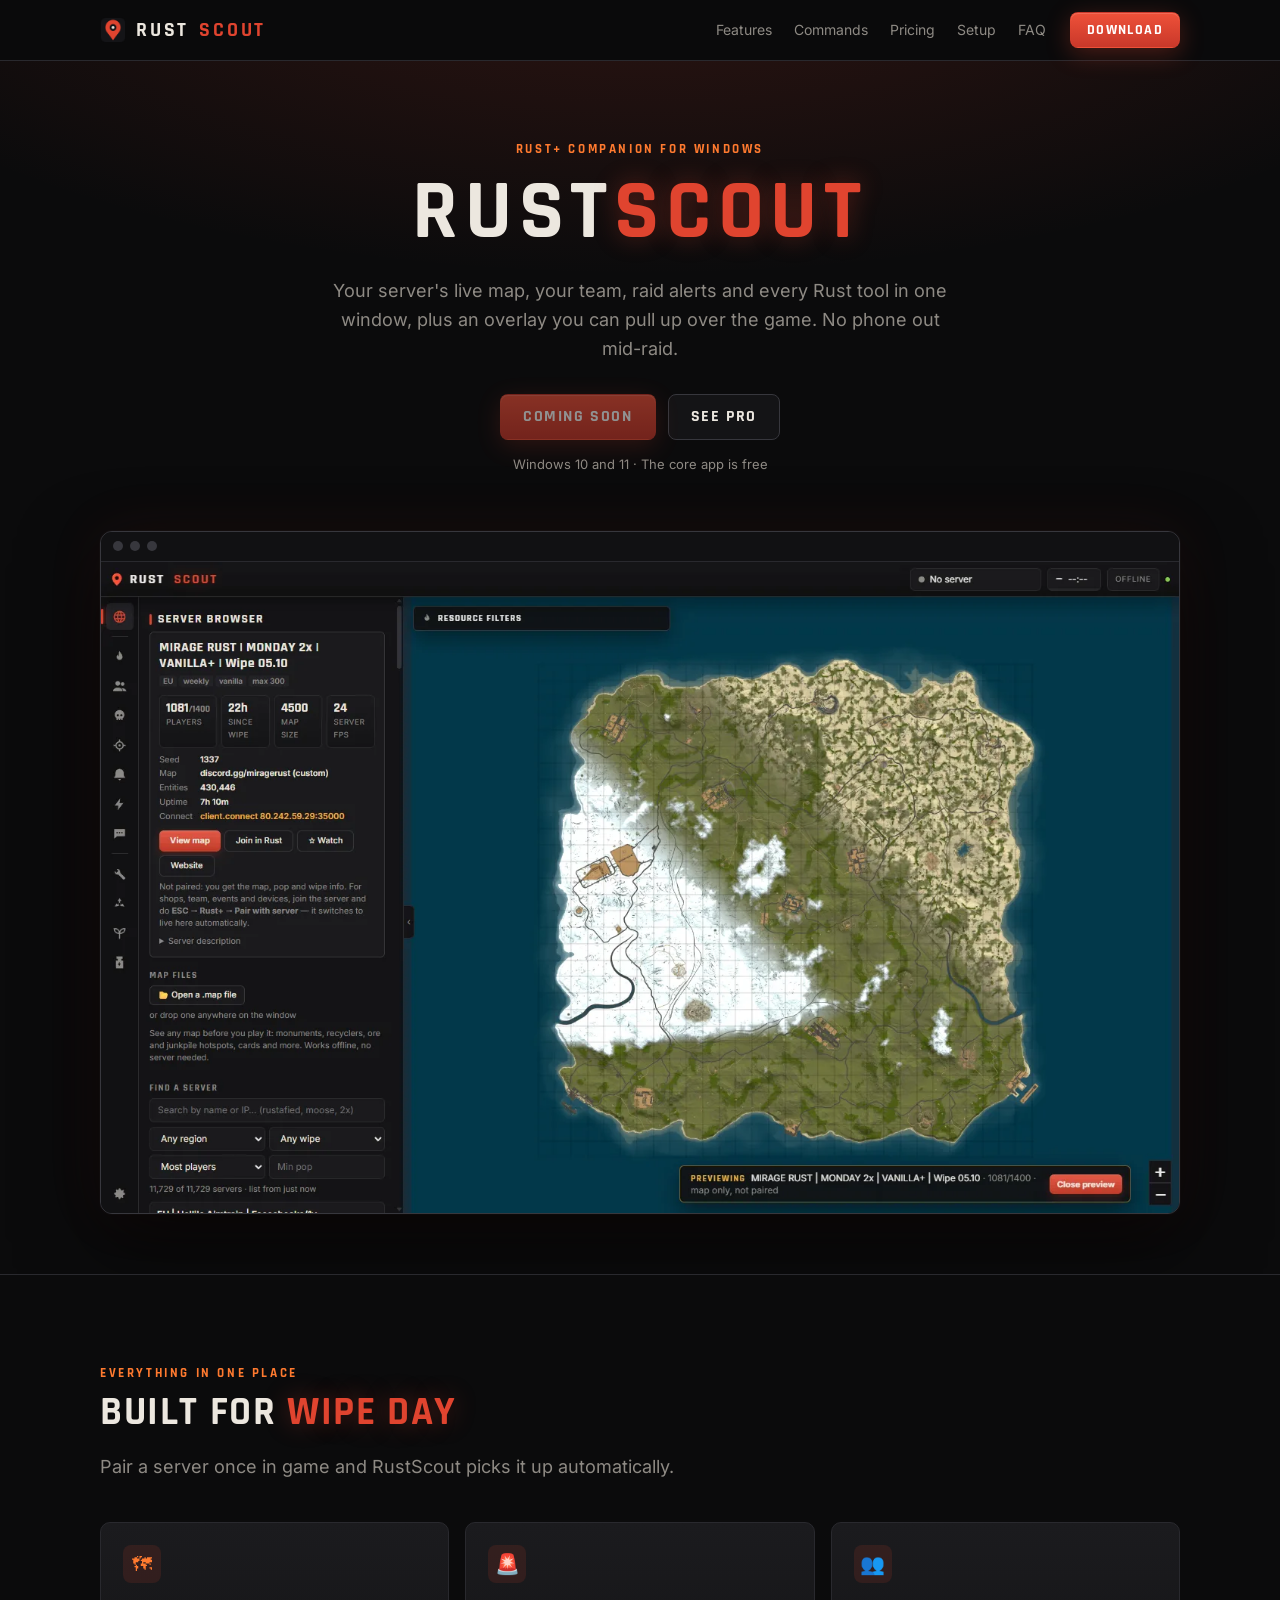
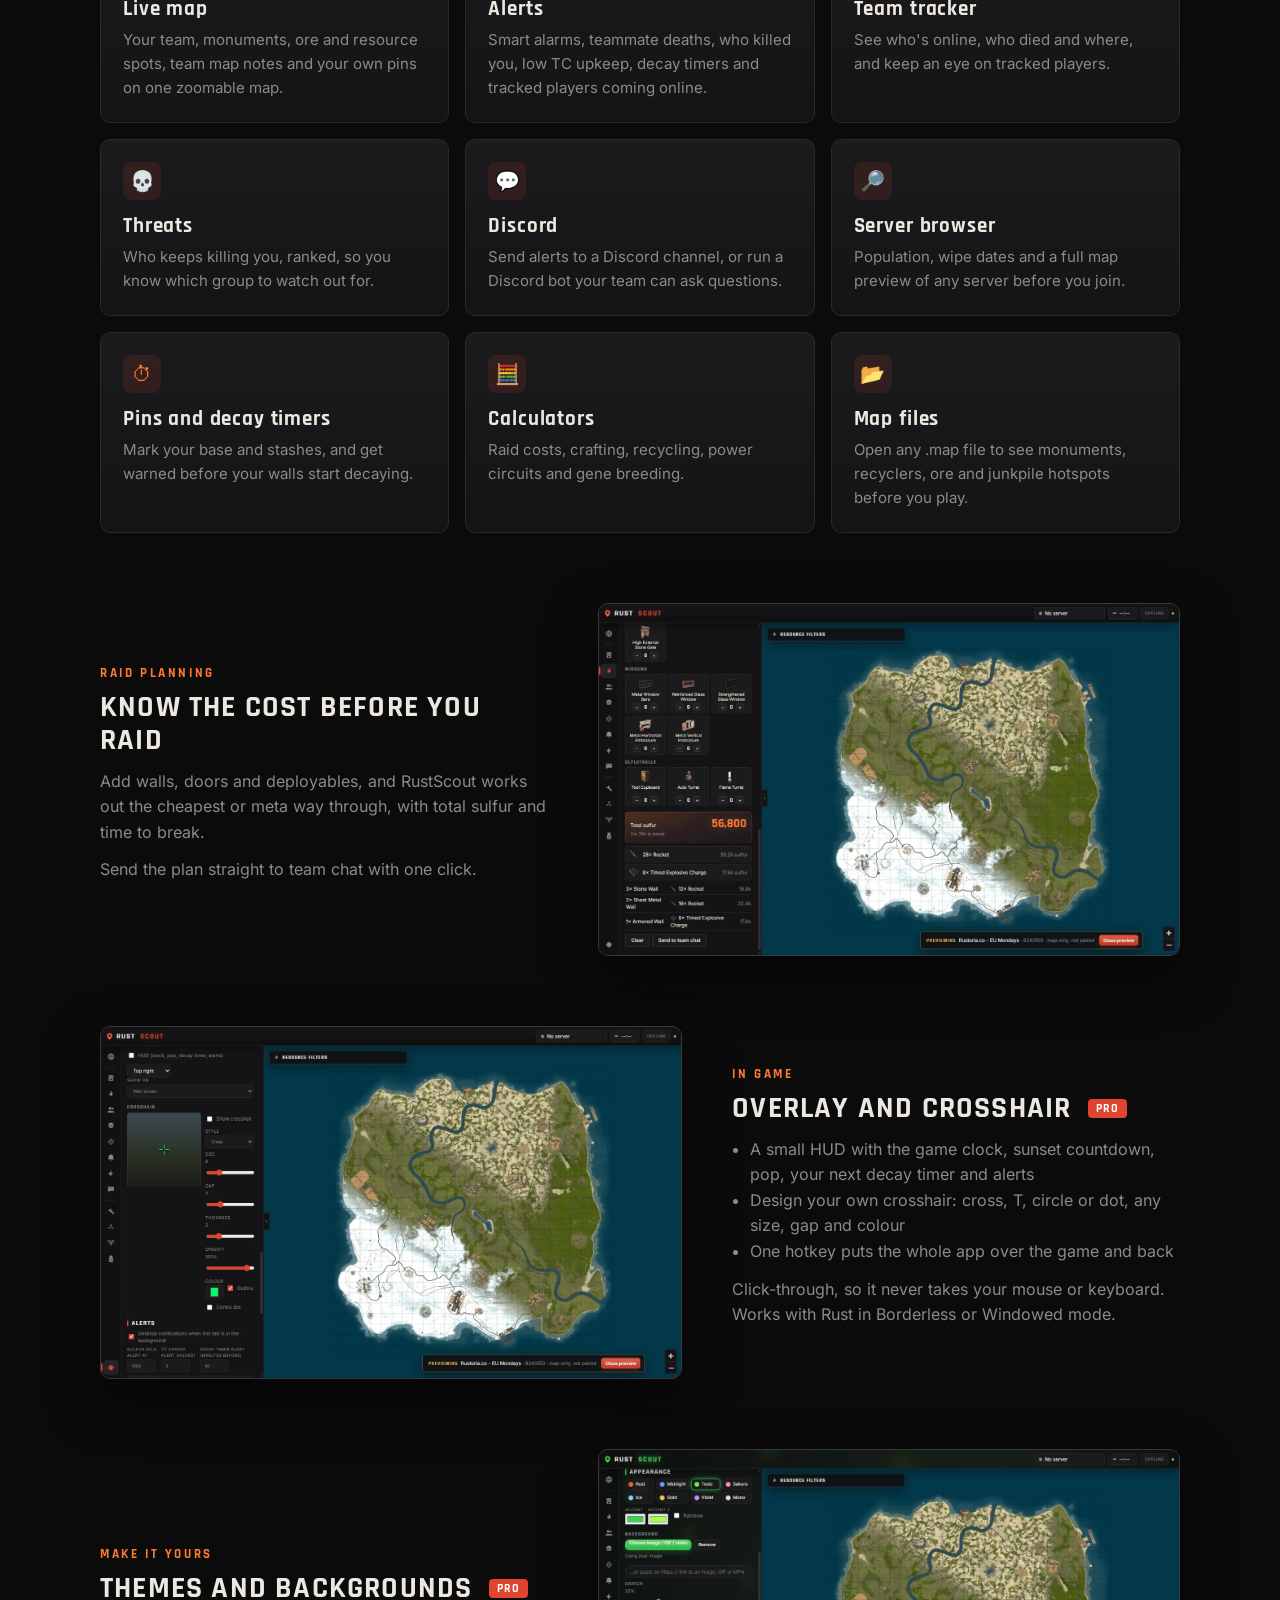
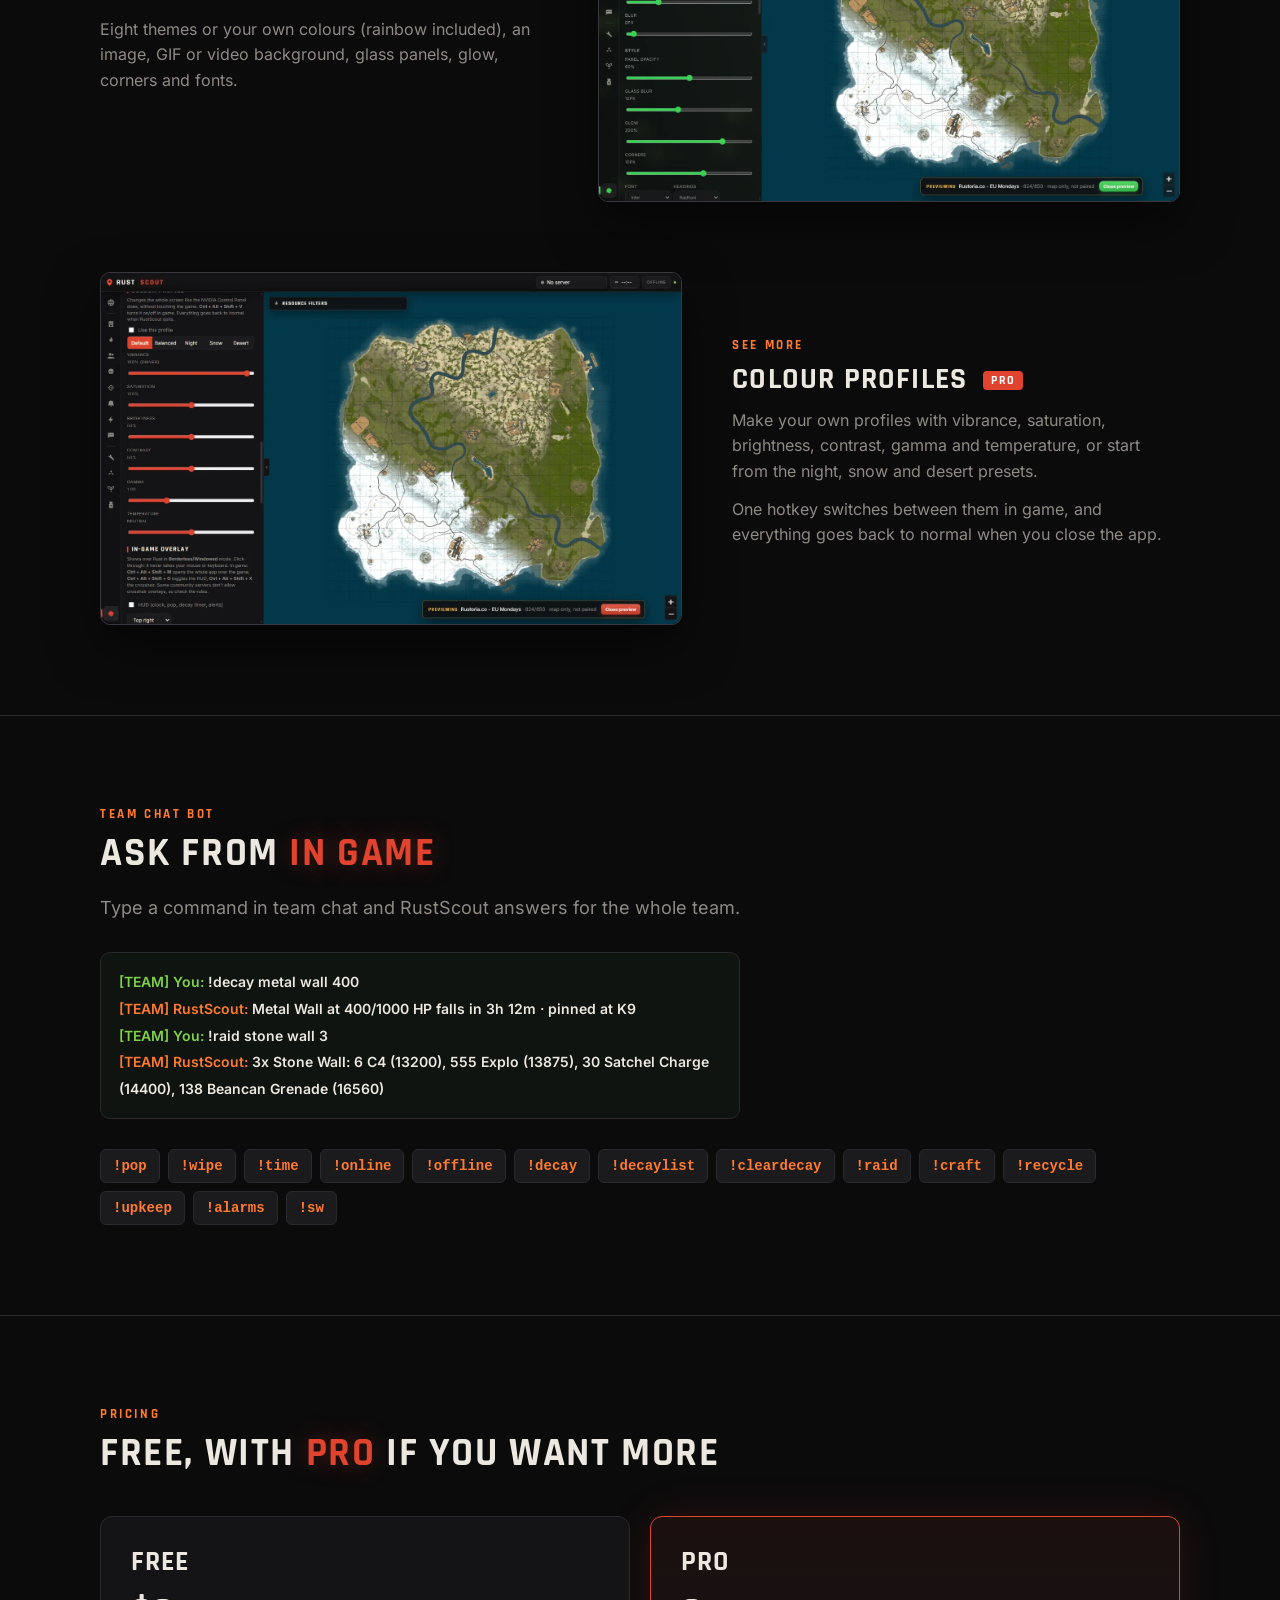
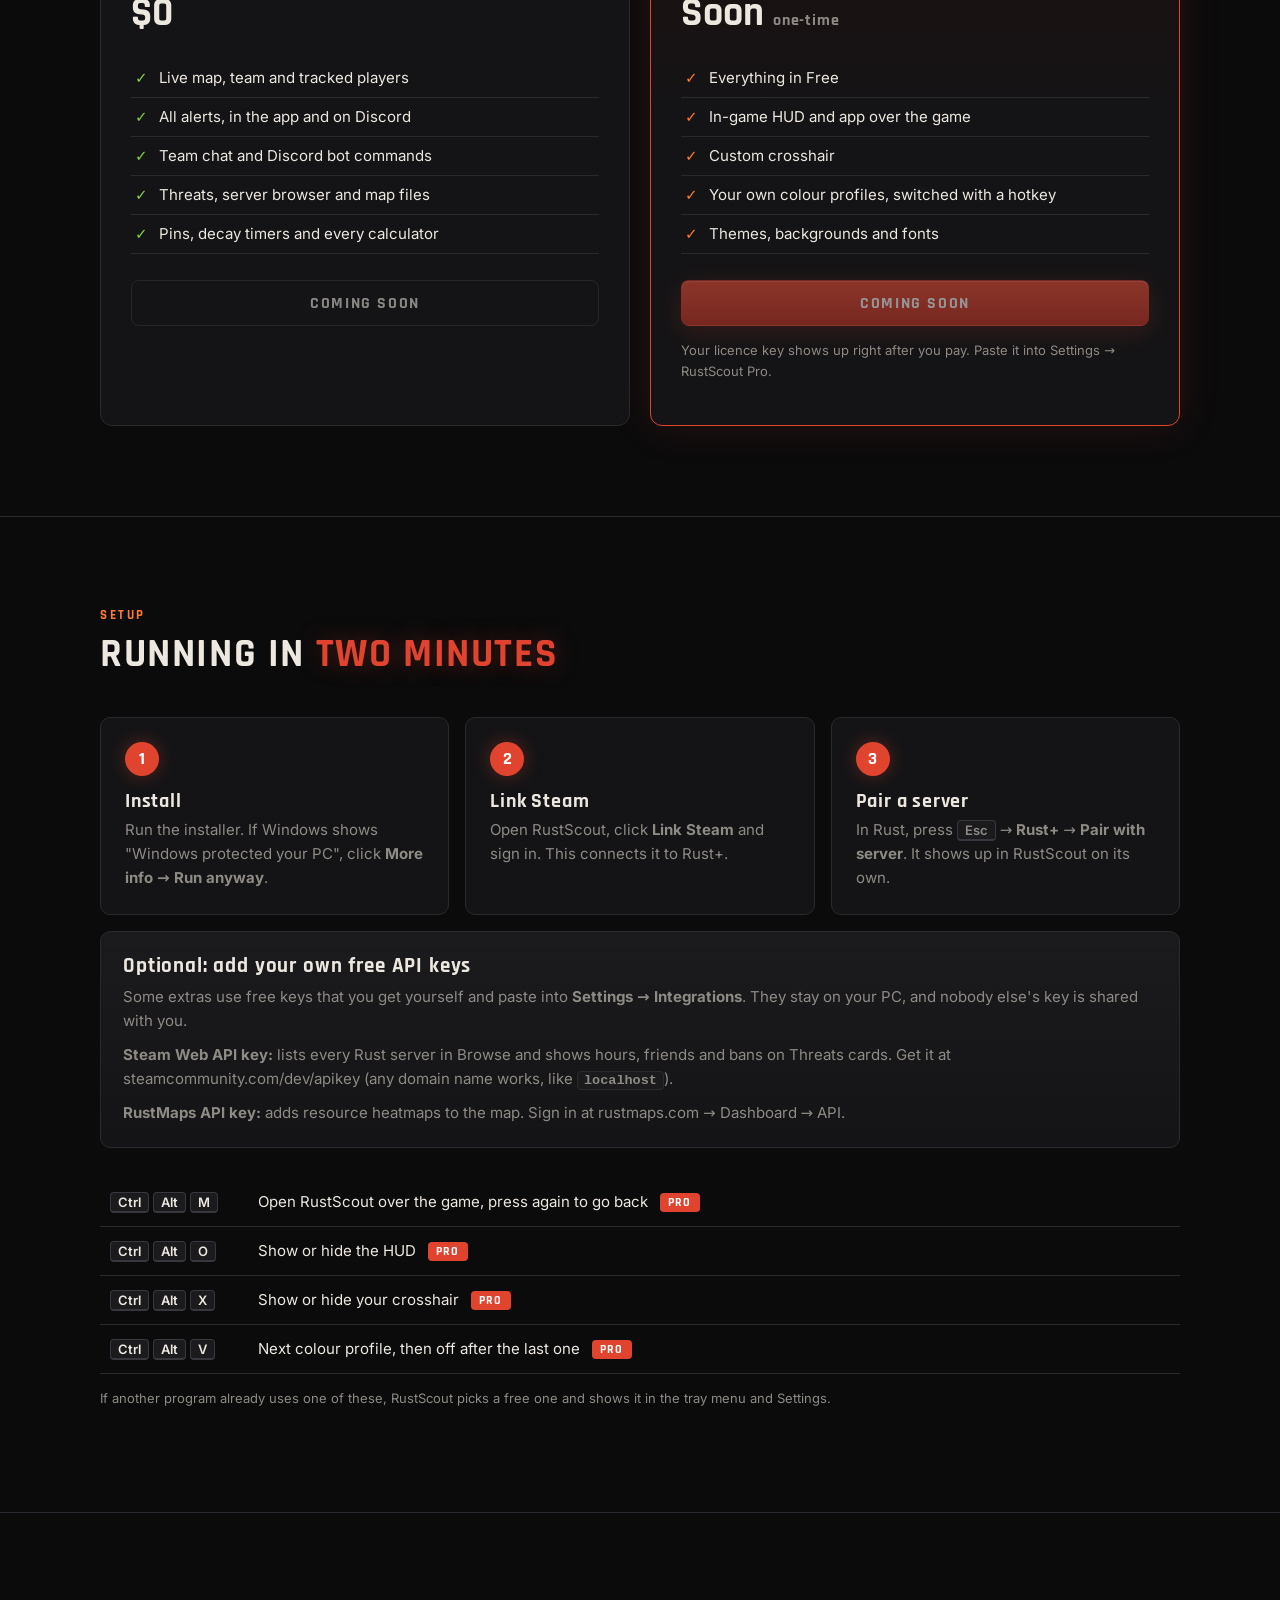
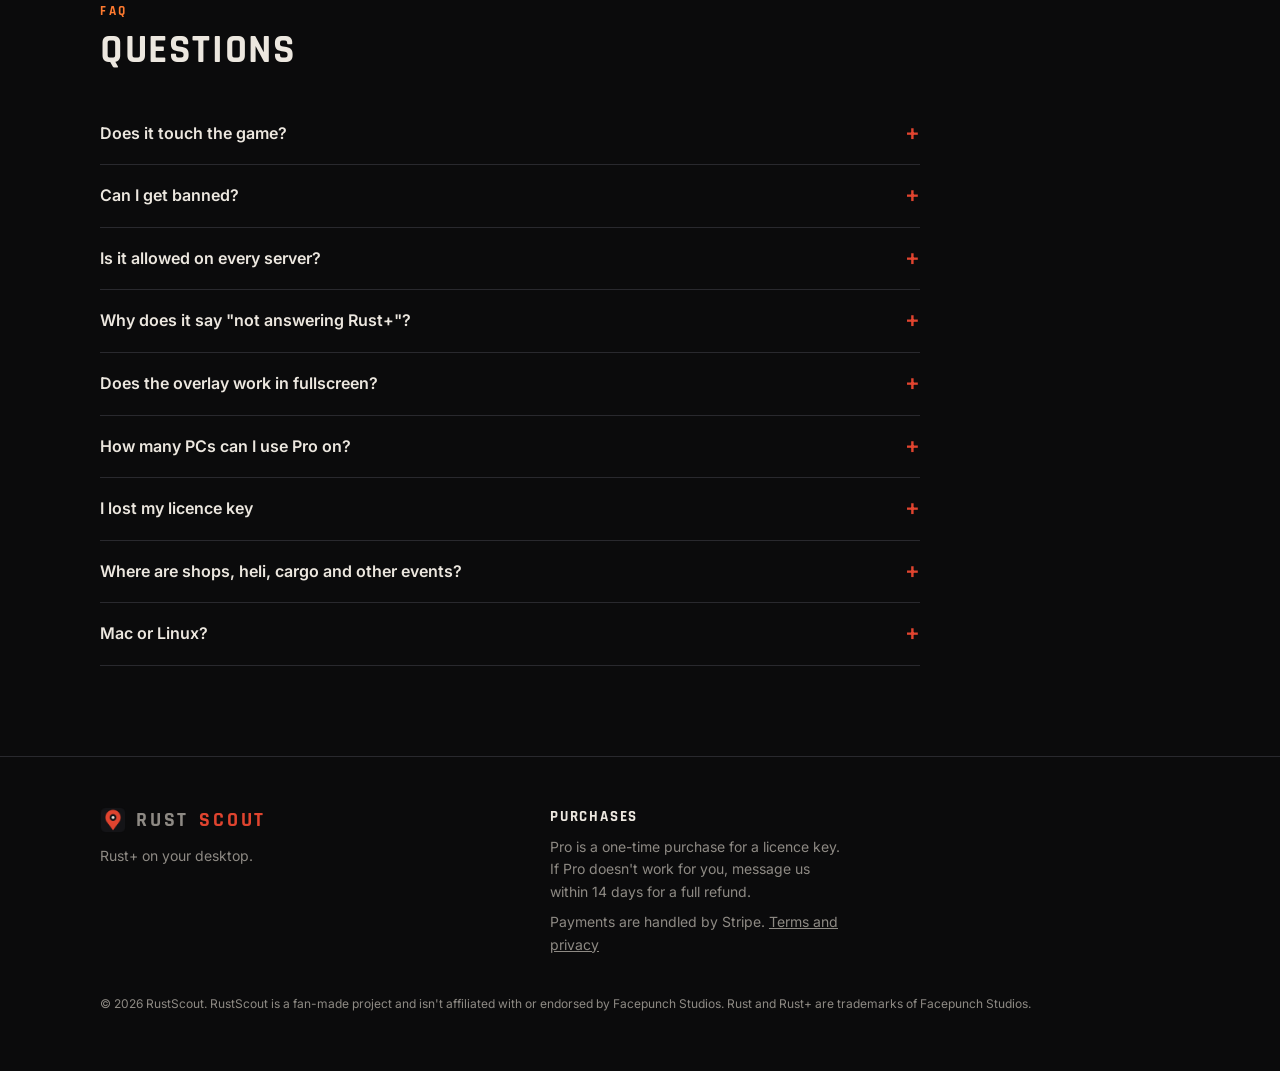
==== index.html @ c4e734c6 "Setup: explain users add their own Steam and RustMaps API keys" ====
<!doctype html>
<html lang="en">
<head>
<meta charset="utf-8">
<meta name="viewport" content="width=device-width, initial-scale=1">
<title>RustScout · Rust+ on your desktop</title>
<meta name="description" content="RustScout is a Rust+ companion for Windows: live map, team tracker, raid alerts, Discord alerts, raid calculator, in-game HUD, custom crosshair and colour profiles.">
<meta property="og:title" content="RustScout · Rust+ on your desktop">
<meta property="og:description" content="Live map, team tracker, alerts, raid calculator and an in-game overlay, without having your phone out mid-raid.">
<meta property="og:image" content="https://rust-scout.app/assets/map.webp">
<meta property="og:url" content="https://rust-scout.app/">
<meta name="theme-color" content="#0b0b0c">
<link rel="icon" type="image/png" href="assets/icon.png">
<meta http-equiv="Content-Security-Policy" content="default-src 'self'; img-src 'self' data:; style-src 'self' 'unsafe-inline'; script-src 'self' 'unsafe-inline'; font-src 'self'; connect-src 'self'; base-uri 'self'; form-action 'none'; object-src 'none'">
<meta name="referrer" content="strict-origin-when-cross-origin">
<link rel="stylesheet" href="assets/fonts.css">
<style>
:root {
    --bg: #0b0b0c; --bg-2: #111113; --panel: #141416; --panel-2: #1b1b1e; --line: #29292e; --line-2: #37373d;
    --text: #ece7df; --muted: #8e8a84; --accent: #e0442f; --accent-2: #ff7a2f; --glow: rgba(224, 68, 47, .35); --good: #7fd04a;
    --font: "Inter", "Segoe UI", system-ui, sans-serif; --display: "Rajdhani", "Inter", sans-serif;
}
* { box-sizing: border-box; }
html { scroll-behavior: smooth; scroll-padding-top: 70px; }
body { margin: 0; background: var(--bg); color: var(--text); font: 16px/1.6 var(--font); }
a { color: inherit; }
img { max-width: 100%; height: auto; display: block; }
.wrap { max-width: 1120px; margin: 0 auto; padding: 0 20px; }
h1, h2, h3 { font-family: var(--display); letter-spacing: .04em; line-height: 1.1; margin: 0; }
h2 { font-size: clamp(28px, 4vw, 40px); text-transform: uppercase; }
h2 em, h1 em { font-style: normal; color: var(--accent); text-shadow: 0 0 24px var(--glow); }
.kicker { font: 700 13px var(--display); letter-spacing: .2em; text-transform: uppercase; color: var(--accent-2); margin-bottom: 10px; }
.lead { color: var(--muted); font-size: 18px; max-width: 640px; }
section { padding: 90px 0; border-top: 1px solid var(--line); }

nav { position: sticky; top: 0; z-index: 10; background: rgba(11, 11, 12, .85); backdrop-filter: blur(12px); border-bottom: 1px solid var(--line); }
nav .wrap { height: 60px; display: flex; align-items: center; gap: 24px; }
.brand { display: flex; align-items: center; gap: 10px; font: 700 20px var(--display); letter-spacing: .14em; text-decoration: none; }
.brand img { width: 26px; height: 26px; }
.brand em { font-style: normal; color: var(--accent); }
nav .links { display: flex; gap: 22px; margin-left: auto; font-size: 14px; color: var(--muted); }
nav .links a { text-decoration: none; }
nav .links a:hover { color: var(--text); }

.btn {
    display: inline-flex; align-items: center; justify-content: center; gap: 8px; height: 46px; padding: 0 22px; border-radius: 8px;
    font: 700 16px var(--display); letter-spacing: .1em; text-transform: uppercase; text-decoration: none; cursor: pointer; border: 1px solid transparent;
    transition: transform .15s, box-shadow .15s, background .15s;
}
.btn.primary { background: linear-gradient(180deg, #ee5139, #c9382a); color: #fff; box-shadow: 0 6px 24px rgba(224, 68, 47, .3), inset 0 1px 0 rgba(255, 255, 255, .15); }
.btn.primary:hover { transform: translateY(-1px); box-shadow: 0 10px 30px rgba(224, 68, 47, .45); }
.btn.ghost { border-color: var(--line-2); background: var(--panel); }
.btn.ghost:hover { border-color: var(--accent); }
.btn.small { height: 36px; padding: 0 16px; font-size: 14px; }
.btn[aria-disabled="true"] { opacity: .55; pointer-events: none; }

.hero { padding: 80px 0 60px; border: 0; position: relative; overflow: hidden; }
.hero::before { content: ""; position: absolute; inset: -40% -20% auto; height: 700px; background: radial-gradient(closest-side, rgba(224, 68, 47, .18), transparent); pointer-events: none; }
.hero .wrap { position: relative; text-align: center; }
.hero h1 { font-size: clamp(44px, 8vw, 84px); text-transform: uppercase; letter-spacing: .08em; }
.hero .lead { margin: 18px auto 30px; }
.cta { display: flex; gap: 12px; justify-content: center; flex-wrap: wrap; }
.note { color: var(--muted); font-size: 13px; margin-top: 14px; }
.frame { margin: 56px auto 0; border-radius: 12px; border: 1px solid var(--line-2); overflow: hidden; background: var(--panel); box-shadow: 0 30px 80px rgba(0, 0, 0, .6), 0 0 0 1px rgba(255, 255, 255, .02), 0 0 60px rgba(224, 68, 47, .08); }
.frame .bar { height: 30px; display: flex; align-items: center; gap: 7px; padding: 0 12px; background: var(--bg-2); border-bottom: 1px solid var(--line); }
.frame .bar i { width: 10px; height: 10px; border-radius: 50%; background: var(--line-2); }

.grid { display: grid; grid-template-columns: repeat(3, 1fr); gap: 16px; margin-top: 40px; }
.card { padding: 22px; border-radius: 10px; border: 1px solid var(--line); background: linear-gradient(180deg, var(--panel-2), var(--panel)); }
.card h3 { font-size: 21px; margin-bottom: 8px; }
.card p { margin: 0; color: var(--muted); font-size: 15px; }
.card .ico { width: 38px; height: 38px; border-radius: 8px; display: grid; place-items: center; margin-bottom: 14px; background: rgba(224, 68, 47, .12); color: var(--accent-2); font-size: 20px; }

.show { display: grid; grid-template-columns: 1fr 1.3fr; gap: 50px; align-items: center; margin-top: 70px; }
.show.flip { grid-template-columns: 1.3fr 1fr; }
.show.flip .text { order: 2; }
.show h3 { font-size: 30px; text-transform: uppercase; margin-bottom: 12px; }
.show p { color: var(--muted); margin: 0 0 12px; }
.show ul { margin: 0; padding-left: 18px; color: var(--muted); }
.show img { border-radius: 10px; border: 1px solid var(--line-2); box-shadow: 0 20px 50px rgba(0, 0, 0, .5); }
.pro-tag { display: inline-block; margin-left: 8px; padding: 2px 8px; border-radius: 4px; background: var(--accent); color: #fff; font: 700 12px var(--display); letter-spacing: .1em; vertical-align: middle; }

.cmds { display: flex; flex-wrap: wrap; gap: 8px; margin-top: 30px; }
.cmds code { padding: 8px 12px; border-radius: 6px; background: var(--panel-2); border: 1px solid var(--line); font: 600 14px ui-monospace, Consolas, monospace; color: var(--accent-2); }
.chat { margin-top: 30px; max-width: 640px; padding: 16px 18px; border-radius: 10px; background: #0f1410; border: 1px solid var(--line); font: 600 14px/1.9 var(--font); }
.chat .team { color: #7fd04a; }
.chat .bot { color: var(--accent-2); }

.plans { display: grid; grid-template-columns: 1fr 1fr; gap: 20px; margin-top: 40px; }
.plan { padding: 30px; border-radius: 12px; border: 1px solid var(--line); background: var(--panel); }
.plan.pro { border-color: var(--accent); box-shadow: 0 0 40px rgba(224, 68, 47, .15); background: linear-gradient(180deg, rgba(224, 68, 47, .08), var(--panel) 40%); }
.plan h3 { font-size: 28px; text-transform: uppercase; }
.plan .price { font: 700 40px var(--display); margin: 10px 0 4px; }
.plan .price small { font-size: 16px; color: var(--muted); letter-spacing: .05em; }
.plan ul { list-style: none; padding: 0; margin: 20px 0 26px; }
.plan li { padding: 7px 0 7px 28px; position: relative; border-bottom: 1px solid var(--line); font-size: 15px; }
.plan li::before { content: "✓"; position: absolute; left: 4px; color: var(--good); font-weight: 700; }
.plan.pro li::before { color: var(--accent-2); }

.steps { counter-reset: s; display: grid; grid-template-columns: repeat(3, 1fr); gap: 16px; margin-top: 40px; }
.step { counter-increment: s; padding: 24px; border-radius: 10px; border: 1px solid var(--line); background: var(--panel); }
.step::before { content: counter(s); display: grid; place-items: center; width: 34px; height: 34px; border-radius: 50%; background: var(--accent); color: #fff; font: 700 18px var(--display); margin-bottom: 14px; box-shadow: 0 0 18px var(--glow); }
.step h3 { font-size: 20px; margin-bottom: 6px; }
.step p { margin: 0; color: var(--muted); font-size: 15px; }
kbd { display: inline-block; padding: 1px 7px; border-radius: 4px; border: 1px solid var(--line-2); border-bottom-width: 2px; background: var(--panel-2); font: 600 13px var(--font); }
table { width: 100%; border-collapse: collapse; margin-top: 30px; font-size: 15px; }
td { padding: 12px 10px; border-bottom: 1px solid var(--line); }
td:first-child { white-space: nowrap; width: 1%; padding-right: 30px; }

.faq { margin-top: 30px; max-width: 820px; }
details { border-bottom: 1px solid var(--line); }
summary { cursor: pointer; padding: 18px 0; font-weight: 600; list-style: none; display: flex; justify-content: space-between; gap: 20px; }
summary::after { content: "+"; color: var(--accent); font-size: 22px; line-height: 1; }
details[open] summary::after { content: "–"; }
details p { margin: 0 0 18px; color: var(--muted); }

footer { padding: 50px 0; border-top: 1px solid var(--line); color: var(--muted); font-size: 14px; }
footer .cols { display: grid; grid-template-columns: 1.4fr 1fr 1fr; gap: 30px; }
footer h4 { margin: 0 0 10px; color: var(--text); font: 700 15px var(--display); letter-spacing: .12em; text-transform: uppercase; }
footer p { margin: 0 0 8px; }
.fine { margin-top: 30px; font-size: 12px; }

@media (max-width: 860px) {
    nav .links { display: none; }
    .grid, .steps, .plans { grid-template-columns: 1fr; }
    .show, .show.flip { grid-template-columns: 1fr; gap: 24px; margin-top: 50px; }
    .show.flip .text { order: 0; }
    footer .cols { grid-template-columns: 1fr; }
    section { padding: 64px 0; }
    td:first-child { white-space: normal; }
}
.compare { border-radius: 10px; overflow: hidden; border: 1px solid var(--line-2); box-shadow: 0 20px 50px rgba(0, 0, 0, .5); background: var(--panel); }
.cmp-tabs { display: flex; gap: 6px; padding: 10px; border-bottom: 1px solid var(--line); }
.cmp-tabs button { flex: 1; height: 34px; border-radius: 6px; border: 1px solid var(--line-2); background: var(--panel-2); color: var(--muted); font: 700 14px var(--display); letter-spacing: .1em; text-transform: uppercase; cursor: pointer; }
.cmp-tabs button.active { color: #fff; border-color: var(--accent); background: rgba(224, 68, 47, .15); }
.cmp-view { position: relative; aspect-ratio: 16 / 9; background: #000; user-select: none; touch-action: pan-y; }
.cmp-view canvas { position: absolute; inset: 0; width: 100%; height: 100%; }
.cmp-view .before { clip-path: inset(0 calc(100% - var(--pos, 50%)) 0 0); }
.cmp-line { position: absolute; top: 0; bottom: 0; left: var(--pos, 50%); width: 2px; margin-left: -1px; background: #fff; box-shadow: 0 0 12px rgba(0, 0, 0, .6); pointer-events: none; }
.cmp-line::after { content: "⟷"; position: absolute; top: 50%; left: 50%; transform: translate(-50%, -50%); width: 40px; height: 40px; border-radius: 50%; display: grid; place-items: center; background: #fff; color: #111; font-size: 18px; box-shadow: 0 4px 14px rgba(0, 0, 0, .5); }
.cmp-tag { position: absolute; top: 12px; padding: 3px 10px; border-radius: 4px; background: rgba(0, 0, 0, .65); font: 700 13px var(--display); letter-spacing: .12em; text-transform: uppercase; pointer-events: none; }
.cmp-tag.b { left: 12px; } .cmp-tag.a { right: 12px; color: var(--accent-2); }
.cmp-range { position: absolute; inset: 0; width: 100%; height: 100%; margin: 0; opacity: 0; cursor: ew-resize; }
.cmp-note { margin: 0; padding: 10px 14px; font-size: 13px; color: var(--muted); border-top: 1px solid var(--line); }
code { padding: 1px 6px; border-radius: 4px; background: var(--panel-2); border: 1px solid var(--line); font: 600 .9em ui-monospace, Consolas, monospace; }
a:focus-visible, button:focus-visible, summary:focus-visible, input:focus-visible { outline: 2px solid #ff7a2f; outline-offset: 3px; border-radius: 4px; }
</style>
</head>
<body>

<nav>
    <div class="wrap">
        <a class="brand" href="#"><img src="assets/icon.png" alt="">RUST<em>SCOUT</em></a>
        <div class="links">
            <a href="#features">Features</a>
            <a href="#commands">Commands</a>
            <a href="#pricing">Pricing</a>
            <a href="#setup">Setup</a>
            <a href="#faq">FAQ</a>
        </div>
        <a class="btn primary small" data-download href="#download">Download</a>
    </div>
</nav>

<header class="hero">
    <div class="wrap">
        <div class="kicker">Rust+ companion for Windows</div>
        <h1>Rust<em>Scout</em></h1>
        <p class="lead">Your server's live map, your team, raid alerts and every Rust tool in one window, plus an overlay you can pull up over the game. No phone out mid-raid.</p>
        <div class="cta">
            <a class="btn primary" data-download href="#download">Download free</a>
            <a class="btn ghost" href="#pricing">See Pro</a>
        </div>
        <p class="note">Windows 10 and 11 · The core app is free</p>
        <div class="frame"><div class="bar"><i></i><i></i><i></i></div><img src="assets/map.webp" width="1424" height="861" alt="RustScout showing a server's map with the server browser open"></div>
    </div>
</header>

<section id="features">
    <div class="wrap">
        <div class="kicker">Everything in one place</div>
        <h2>Built for <em>wipe day</em></h2>
        <p class="lead">Pair a server once in game and RustScout picks it up automatically.</p>
        <div class="grid">
            <div class="card"><div class="ico">🗺</div><h3>Live map</h3><p>Your team, monuments, ore and resource spots, team map notes and your own pins on one zoomable map.</p></div>
            <div class="card"><div class="ico">🚨</div><h3>Alerts</h3><p>Smart alarms, teammate deaths, who killed you, low TC upkeep, decay timers and tracked players coming online.</p></div>
            <div class="card"><div class="ico">👥</div><h3>Team tracker</h3><p>See who's online, who died and where, and keep an eye on tracked players.</p></div>
            <div class="card"><div class="ico">💀</div><h3>Threats</h3><p>Who keeps killing you, ranked, so you know which group to watch out for.</p></div>
            <div class="card"><div class="ico">💬</div><h3>Discord</h3><p>Send alerts to a Discord channel, or run a Discord bot your team can ask questions.</p></div>
            <div class="card"><div class="ico">🔎</div><h3>Server browser</h3><p>Population, wipe dates and a full map preview of any server before you join.</p></div>
            <div class="card"><div class="ico">⏱</div><h3>Pins and decay timers</h3><p>Mark your base and stashes, and get warned before your walls start decaying.</p></div>
            <div class="card"><div class="ico">🧮</div><h3>Calculators</h3><p>Raid costs, crafting, recycling, power circuits and gene breeding.</p></div>
            <div class="card"><div class="ico">📂</div><h3>Map files</h3><p>Open any .map file to see monuments, recyclers, ore and junkpile hotspots before you play.</p></div>
        </div>

        <div class="show">
            <div class="text">
                <div class="kicker">Raid planning</div>
                <h3>Know the cost before you raid</h3>
                <p>Add walls, doors and deployables, and RustScout works out the cheapest or meta way through, with total sulfur and time to break.</p>
                <p>Send the plan straight to team chat with one click.</p>
            </div>
            <img src="assets/raid.webp" width="1424" height="861" alt="Raid cost calculator showing 56,800 sulfur for six walls" loading="lazy">
        </div>

        <div class="show flip">
            <div class="text">
                <div class="kicker">In game</div>
                <h3>Overlay and crosshair <span class="pro-tag">PRO</span></h3>
                <ul>
                    <li>A small HUD with the game clock, sunset countdown, pop, your next decay timer and alerts</li>
                    <li>Design your own crosshair: cross, T, circle or dot, any size, gap and colour</li>
                    <li>One hotkey puts the whole app over the game and back</li>
                </ul>
                <p style="margin-top:12px">Click-through, so it never takes your mouse or keyboard. Works with Rust in Borderless or Windowed mode.</p>
            </div>
            <img src="assets/crosshair.webp" width="1424" height="861" alt="Crosshair editor with a preview" loading="lazy">
        </div>

        <div class="show">
            <div class="text">
                <div class="kicker">Make it yours</div>
                <h3>Themes and backgrounds <span class="pro-tag">PRO</span></h3>
                <p>Eight themes or your own colours (rainbow included), an image, GIF or video background, glass panels, glow, corners and fonts.</p>
            </div>
            <img src="assets/appearance.webp" width="1424" height="861" alt="RustScout with a green theme and custom background" loading="lazy">
        </div>

        <div class="show flip">
            <div class="text">
                <div class="kicker">See more</div>
                <h3>Colour profiles <span class="pro-tag">PRO</span></h3>
                <p>Make your own profiles with vibrance, saturation, brightness, contrast, gamma and temperature, or start from the night, snow and desert presets.</p>
                <p>One hotkey switches between them in game, and everything goes back to normal when you close the app.</p>
            </div>
            <img id="compare-fallback" src="assets/color.webp" width="1424" height="861" alt="Colour profile sliders and presets" loading="lazy">
            <div class="compare" id="compare" hidden>
                <div class="cmp-tabs"><button data-p="Night" class="active">Night</button><button data-p="Snow">Snow</button><button data-p="Desert">Desert</button></div>
                <div class="cmp-view">
                    <canvas class="after" aria-hidden="true"></canvas>
                    <canvas class="before" aria-hidden="true"></canvas>
                    <span class="cmp-tag b">Before</span><span class="cmp-tag a">After</span>
                    <div class="cmp-line"></div>
                    <input class="cmp-range" type="range" min="0" max="100" value="50" aria-label="Drag to compare before and after">
                </div>
                <p class="cmp-note" id="cmp-note"></p>
            </div>
        </div>
    </div>
</section>

<section id="commands">
    <div class="wrap">
        <div class="kicker">Team chat bot</div>
        <h2>Ask from <em>in game</em></h2>
        <p class="lead">Type a command in team chat and RustScout answers for the whole team.</p>
        <div class="chat">
            <div><span class="team">[TEAM] You:</span> !decay metal wall 400</div>
            <div><span class="bot">[TEAM] RustScout:</span> Metal Wall at 400/1000 HP falls in 3h 12m · pinned at K9</div>
            <div><span class="team">[TEAM] You:</span> !raid stone wall 3</div>
            <div><span class="bot">[TEAM] RustScout:</span> 3x Stone Wall: 6 C4 (13200), 555 Explo (13875), 30 Satchel Charge (14400), 138 Beancan Grenade (16560)</div>
        </div>
        <div class="cmds">
            <code>!pop</code><code>!wipe</code><code>!time</code><code>!online</code><code>!offline</code><code>!decay</code><code>!decaylist</code><code>!cleardecay</code>
            <code>!raid</code><code>!craft</code><code>!recycle</code><code>!upkeep</code><code>!alarms</code><code>!sw</code>
        </div>
    </div>
</section>

<section id="pricing">
    <div class="wrap">
        <div class="kicker">Pricing</div>
        <h2>Free, with <em>Pro</em> if you want more</h2>
        <div class="plans">
            <div class="plan">
                <h3>Free</h3>
                <div class="price">$0</div>
                <ul>
                    <li>Live map, team and tracked players</li>
                    <li>All alerts, in the app and on Discord</li>
                    <li>Team chat and Discord bot commands</li>
                    <li>Threats, server browser and map files</li>
                    <li>Pins, decay timers and every calculator</li>
                </ul>
                <a class="btn ghost" data-download href="#download" style="width:100%">Download</a>
            </div>
            <div class="plan pro" id="download">
                <h3>Pro</h3>
                <div class="price"><span data-price></span> <small>one-time</small></div>
                <ul>
                    <li>Everything in Free</li>
                    <li>In-game HUD and app over the game</li>
                    <li>Custom crosshair</li>
                    <li>Your own colour profiles, switched with a hotkey</li>
                    <li>Themes, backgrounds and fonts</li>
                </ul>
                <a class="btn primary" data-buy href="#" style="width:100%">Get Pro</a>
                <p class="note">Your licence key shows up right after you pay. Paste it into Settings → RustScout Pro.</p>
            </div>
        </div>
    </div>
</section>

<section id="setup">
    <div class="wrap">
        <div class="kicker">Setup</div>
        <h2>Running in <em>two minutes</em></h2>
        <div class="steps">
            <div class="step"><h3>Install</h3><p>Run the installer. If Windows shows "Windows protected your PC", click <b>More info → Run anyway</b>.</p></div>
            <div class="step"><h3>Link Steam</h3><p>Open RustScout, click <b>Link Steam</b> and sign in. This connects it to Rust+.</p></div>
            <div class="step"><h3>Pair a server</h3><p>In Rust, press <kbd>Esc</kbd> → <b>Rust+</b> → <b>Pair with server</b>. It shows up in RustScout on its own.</p></div>
        </div>
        <div class="card" style="margin-top:16px">
            <h3>Optional: add your own free API keys</h3>
            <p>Some extras use free keys that you get yourself and paste into <b>Settings → Integrations</b>. They stay on your PC, and nobody else's key is shared with you.</p>
            <p style="margin-top:10px"><b>Steam Web API key:</b> lists every Rust server in Browse and shows hours, friends and bans on Threats cards. Get it at steamcommunity.com/dev/apikey (any domain name works, like <code>localhost</code>).</p>
            <p style="margin-top:10px"><b>RustMaps API key:</b> adds resource heatmaps to the map. Sign in at rustmaps.com → Dashboard → API.</p>
        </div>
        <table>
            <tr><td><kbd>Ctrl</kbd> <kbd>Alt</kbd> <kbd>M</kbd></td><td>Open RustScout over the game, press again to go back <span class="pro-tag">PRO</span></td></tr>
            <tr><td><kbd>Ctrl</kbd> <kbd>Alt</kbd> <kbd>O</kbd></td><td>Show or hide the HUD <span class="pro-tag">PRO</span></td></tr>
            <tr><td><kbd>Ctrl</kbd> <kbd>Alt</kbd> <kbd>X</kbd></td><td>Show or hide your crosshair <span class="pro-tag">PRO</span></td></tr>
            <tr><td><kbd>Ctrl</kbd> <kbd>Alt</kbd> <kbd>V</kbd></td><td>Next colour profile, then off after the last one <span class="pro-tag">PRO</span></td></tr>
        </table>
        <p class="note">If another program already uses one of these, RustScout picks a free one and shows it in the tray menu and Settings.</p>
    </div>
</section>

<section id="faq">
    <div class="wrap">
        <div class="kicker">FAQ</div>
        <h2>Questions</h2>
        <div class="faq">
            <details><summary>Does it touch the game?</summary><p>No. RustScout talks to Rust+, the same service the official Rust+ phone app uses, and draws its overlay in its own separate window. It doesn't read or change Rust's memory or files. Colour profiles change your display settings, like the NVIDIA Control Panel does.</p></details>
            <details><summary>Can I get banned?</summary><p>RustScout doesn't read or change the game, but some servers ban overlays, crosshairs or colour changes in their own rules. You use it at your own risk, and we're not responsible for bans. See the <a href="terms.html">terms</a>.</p></details>
            <details><summary>Is it allowed on every server?</summary><p>Rust+ works on any server that has it turned on. Some community servers don't allow crosshair overlays or gamma changes, so check the rules of the server you play on.</p></details>
            <details><summary>Why does it say "not answering Rust+"?</summary><p>That server's Rust+ is down or its Rust+ port is blocked. It's on the server's side, and RustScout reconnects by itself once it's back. Telling the server admins usually gets it fixed.</p></details>
            <details><summary>Does the overlay work in fullscreen?</summary><p>Use Borderless or Windowed mode in Rust's settings. Exclusive fullscreen draws over everything, including overlays.</p></details>
            <details><summary>How many PCs can I use Pro on?</summary><p>One at a time. Each key activates on one PC. Got a new PC? Click <b>Remove key</b> in the app on the old one, then activate it on the new one.</p></details>
            <details><summary>I lost my licence key</summary><p>Message us with the email you paid with and we'll send it again.</p></details>
            <details><summary>Where are shops, heli, cargo and other events?</summary><p>On 6 August 2026 Facepunch removed shops (vending machines) and map events (patrol heli, cargo ship, Chinook, locked crates, explosions, the travelling vendor, oil rigs and airdrops) from Rust+. No companion app can see them anymore, so RustScout doesn't have shop search, sulfur tracking, event timers, event alerts or the chat commands for them. If Facepunch brings that data back, those features come back too.</p></details>
            <details><summary>Mac or Linux?</summary><p>Windows only for now.</p></details>
        </div>
    </div>
</section>

<footer>
    <div class="wrap">
        <div class="cols">
            <div>
                <a class="brand" href="#"><img src="assets/icon.png" alt="">RUST<em>SCOUT</em></a>
                <p style="margin-top:12px">Rust+ on your desktop.</p>
            </div>
            <div>
                <h4>Purchases</h4>
                <p>Pro is a one-time purchase for a licence key. If Pro doesn't work for you, message us within 14 days for a full refund.</p>
                <p>Payments are handled by Stripe. <a href="terms.html">Terms and privacy</a></p>
            </div>
        </div>
        <p class="fine">© <span data-year></span> RustScout. RustScout is a fan-made project and isn't affiliated with or endorsed by Facepunch Studios. Rust and Rust+ are trademarks of Facepunch Studios.</p>
    </div>
</footer>

<script>
const PROFILES = {
    Night: { img: 'assets/cmp-night.webp', vib: 65, sat: 100, bri: 54, con: 50, gam: 1.6, temp: -10 },
    Snow: { img: 'assets/cmp-snow.webp', vib: 60, sat: 105, bri: 46, con: 56, gam: 0.95, temp: 10 },
    Desert: { img: 'assets/cmp-desert.webp', vib: 75, sat: 115, bri: 48, con: 55, gam: 1, temp: -15 }
};
(() => {
    const box = document.getElementById('compare');
    if (!box) return;
    const view = box.querySelector('.cmp-view'), before = box.querySelector('.before'), after = box.querySelector('.after');
    const cache = {};
    function grade(p, src, dst) {
        const t = p.temp / 100, tg = t >= 0 ? [1, 1 - 0.1 * t, 1 - 0.25 * t] : [1 + 0.25 * t, 1 + 0.1 * t, 1];
        const k = 1 + (p.con - 50) / 100, b = (p.bri - 50) / 100, sat = p.sat / 100 * (1 + (p.vib - 50) / 100);
        const lut = [0, 1, 2].map(c => Uint8ClampedArray.from({ length: 256 }, (_, i) => {
            const y = ((Math.pow(i / 255, 1 / p.gam) - 0.5) * k + 0.5 + b) * tg[c];
            return Math.round(Math.max(0, Math.min(1, y)) * 255);
        }));
        const d = src.data, o = dst.data;
        for (let i = 0; i < d.length; i += 4) {
            const l = 0.2126 * d[i] + 0.7152 * d[i + 1] + 0.0722 * d[i + 2];
            for (let c = 0; c < 3; c++) o[i + c] = lut[c][Math.max(0, Math.min(255, Math.round(l + (d[i + c] - l) * sat)))];
            o[i + 3] = 255;
        }
    }
    function show(name) {
        const p = PROFILES[name];
        for (const b of box.querySelectorAll('.cmp-tabs button')) b.classList.toggle('active', b.dataset.p === name);
        document.getElementById('cmp-note').textContent = `${name} preset: vibrance ${p.vib}%, saturation ${p.sat}%, brightness ${p.bri}%, contrast ${p.con}%, gamma ${p.gam.toFixed(2)}, ${p.temp === 0 ? 'neutral' : p.temp < 0 ? 'cooler' : 'warmer'}. Make your own in the app.`;
        const draw = img => {
            const w = Math.min(1600, img.naturalWidth), h = Math.round(w * img.naturalHeight / img.naturalWidth);
            for (const c of [before, after]) { c.width = w; c.height = h; }
            const bx = before.getContext('2d', { willReadFrequently: true });
            bx.drawImage(img, 0, 0, w, h);
            const src = bx.getImageData(0, 0, w, h), out = after.getContext('2d').createImageData(w, h);
            grade(p, src, out);
            after.getContext('2d').putImageData(out, 0, 0);
            view.style.aspectRatio = `${w} / ${h}`;
        };
        if (cache[p.img]) return draw(cache[p.img]);
        const img = new Image();
        img.onload = () => { cache[p.img] = img; draw(img); };
        img.src = p.img;
    }
    const range = box.querySelector('.cmp-range');
    range.oninput = () => view.style.setProperty('--pos', `${range.value}%`);
    for (const b of box.querySelectorAll('.cmp-tabs button')) b.onclick = () => show(b.dataset.p);
    const probe = new Image();
    probe.onload = () => { box.hidden = false; document.getElementById('compare-fallback').remove(); show('Night'); };
    probe.src = PROFILES.Night.img;
})();

const DOWNLOAD_URL = '';
const BUY_URL = '';
const PRICE = '';

for (const a of document.querySelectorAll('[data-download]')) {
    if (DOWNLOAD_URL) a.href = DOWNLOAD_URL;
    else if (a.closest('.plan, .cta')) { a.textContent = 'Coming soon'; a.setAttribute('aria-disabled', 'true'); }
}
for (const a of document.querySelectorAll('[data-buy]')) {
    if (BUY_URL) a.href = BUY_URL;
    else { a.textContent = 'Coming soon'; a.setAttribute('aria-disabled', 'true'); }
}
for (const el of document.querySelectorAll('[data-price]')) el.textContent = PRICE || 'Soon';
for (const el of document.querySelectorAll('[data-year]')) el.textContent = new Date().getFullYear();
</script>
</body>
</html>
---- assets/fonts.css ----
@font-face {
  font-family: 'Inter';
  font-style: normal;
  font-weight: 400;
  font-display: swap;
  src: url(fonts/Inter-400.woff2) format('woff2');
  unicode-range: U+0000-00FF, U+0131, U+0152-0153, U+02BB-02BC, U+02C6, U+02DA, U+02DC, U+0304, U+0308, U+0329, U+2000-206F, U+20AC, U+2122, U+2191, U+2193, U+2212, U+2215, U+FEFF, U+FFFD;
}
@font-face {
  font-family: 'Inter';
  font-style: normal;
  font-weight: 500;
  font-display: swap;
  src: url(fonts/Inter-400.woff2) format('woff2');
  unicode-range: U+0000-00FF, U+0131, U+0152-0153, U+02BB-02BC, U+02C6, U+02DA, U+02DC, U+0304, U+0308, U+0329, U+2000-206F, U+20AC, U+2122, U+2191, U+2193, U+2212, U+2215, U+FEFF, U+FFFD;
}
@font-face {
  font-family: 'Inter';
  font-style: normal;
  font-weight: 600;
  font-display: swap;
  src: url(fonts/Inter-400.woff2) format('woff2');
  unicode-range: U+0000-00FF, U+0131, U+0152-0153, U+02BB-02BC, U+02C6, U+02DA, U+02DC, U+0304, U+0308, U+0329, U+2000-206F, U+20AC, U+2122, U+2191, U+2193, U+2212, U+2215, U+FEFF, U+FFFD;
}
@font-face {
  font-family: 'Inter';
  font-style: normal;
  font-weight: 700;
  font-display: swap;
  src: url(fonts/Inter-400.woff2) format('woff2');
  unicode-range: U+0000-00FF, U+0131, U+0152-0153, U+02BB-02BC, U+02C6, U+02DA, U+02DC, U+0304, U+0308, U+0329, U+2000-206F, U+20AC, U+2122, U+2191, U+2193, U+2212, U+2215, U+FEFF, U+FFFD;
}
@font-face {
  font-family: 'Rajdhani';
  font-style: normal;
  font-weight: 600;
  font-display: swap;
  src: url(fonts/Rajdhani-600.woff2) format('woff2');
  unicode-range: U+0000-00FF, U+0131, U+0152-0153, U+02BB-02BC, U+02C6, U+02DA, U+02DC, U+0304, U+0308, U+0329, U+2000-206F, U+20AC, U+2122, U+2191, U+2193, U+2212, U+2215, U+FEFF, U+FFFD;
}
@font-face {
  font-family: 'Rajdhani';
  font-style: normal;
  font-weight: 700;
  font-display: swap;
  src: url(fonts/Rajdhani-700.woff2) format('woff2');
  unicode-range: U+0000-00FF, U+0131, U+0152-0153, U+02BB-02BC, U+02C6, U+02DA, U+02DC, U+0304, U+0308, U+0329, U+2000-206F, U+20AC, U+2122, U+2191, U+2193, U+2212, U+2215, U+FEFF, U+FFFD;
}
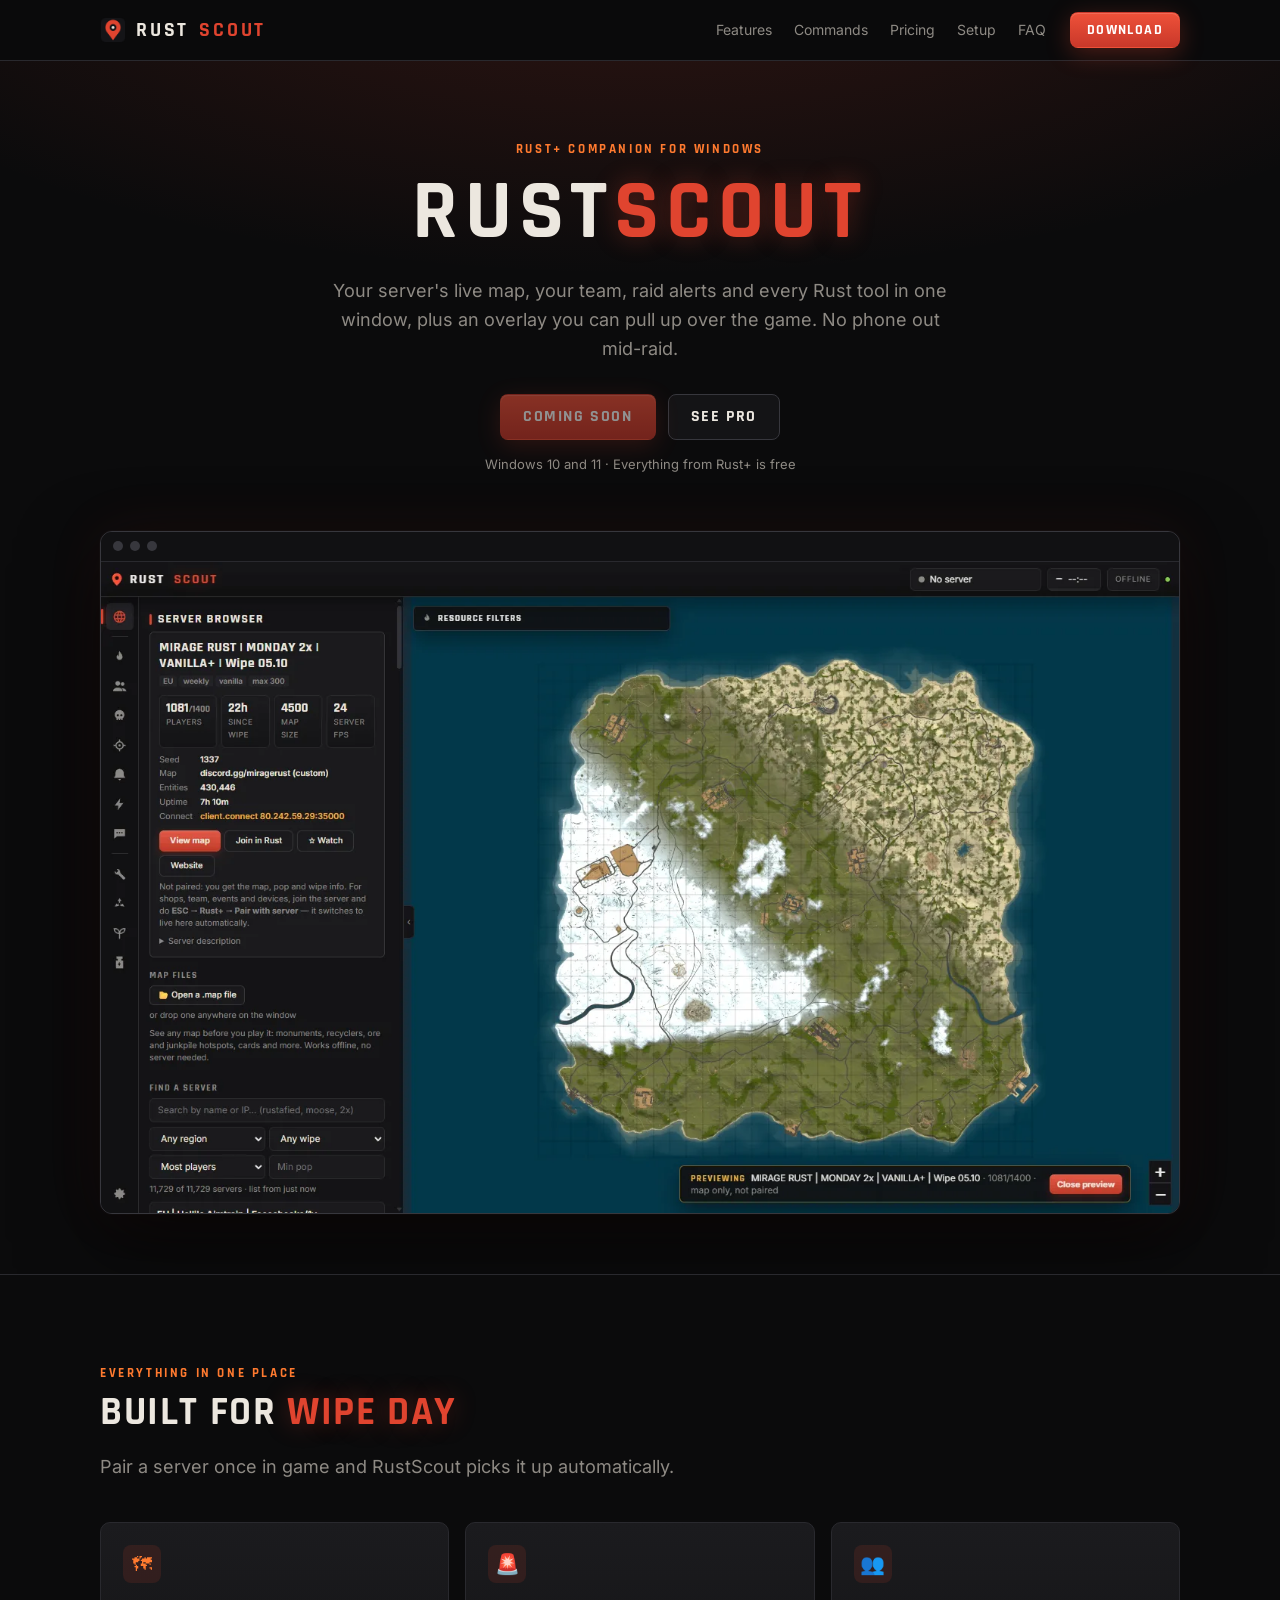
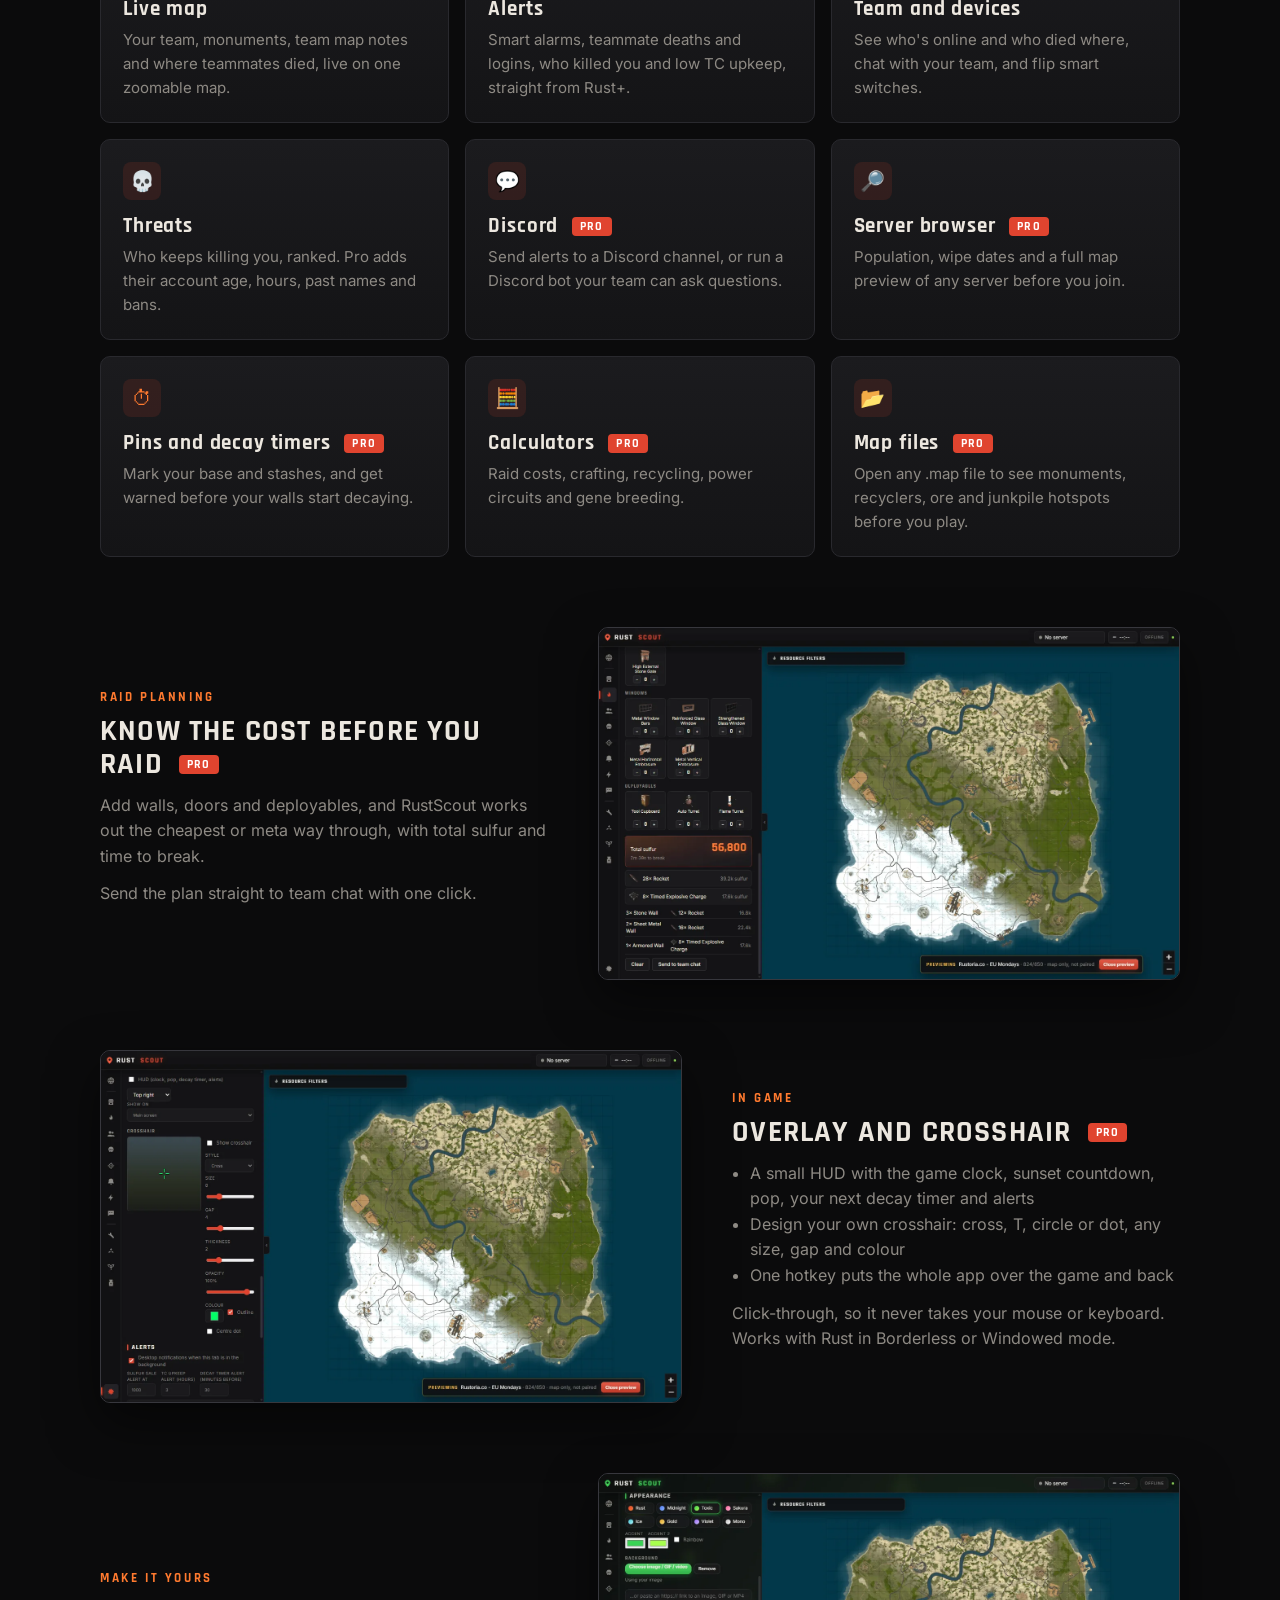
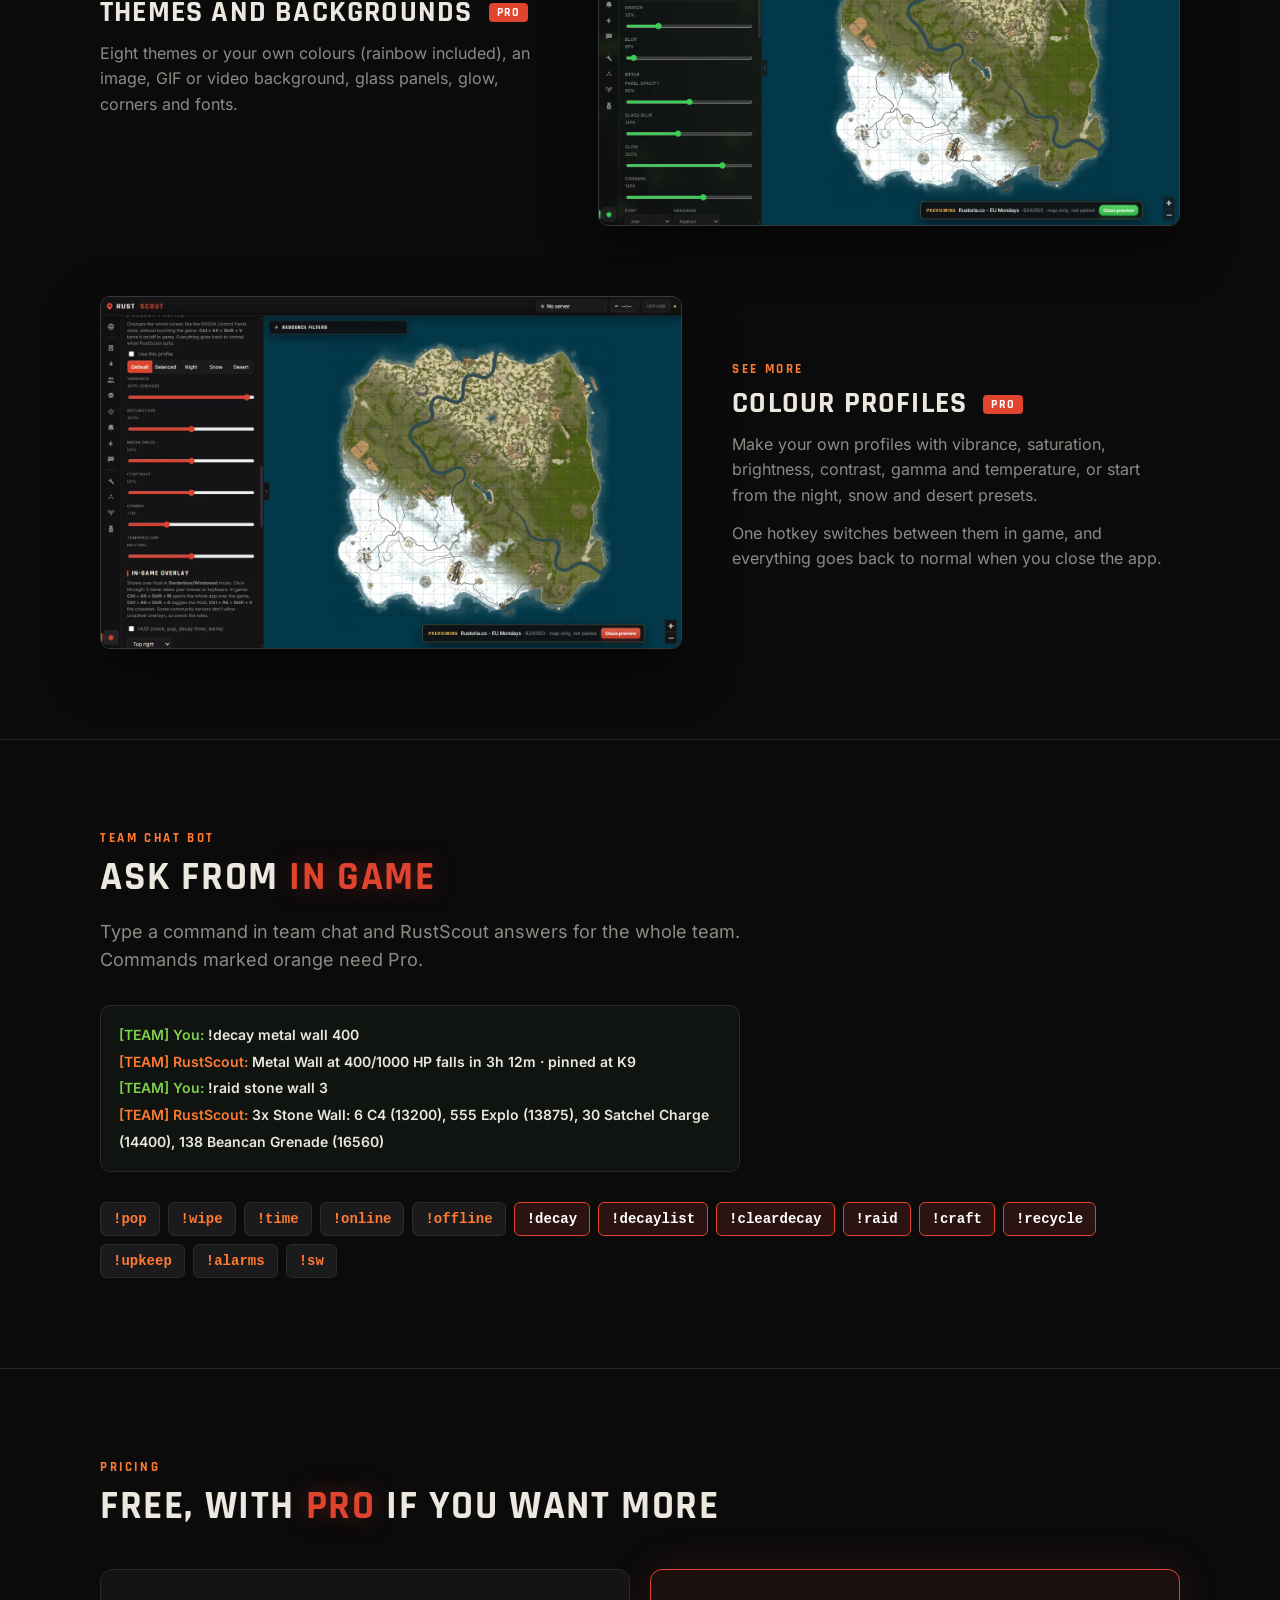
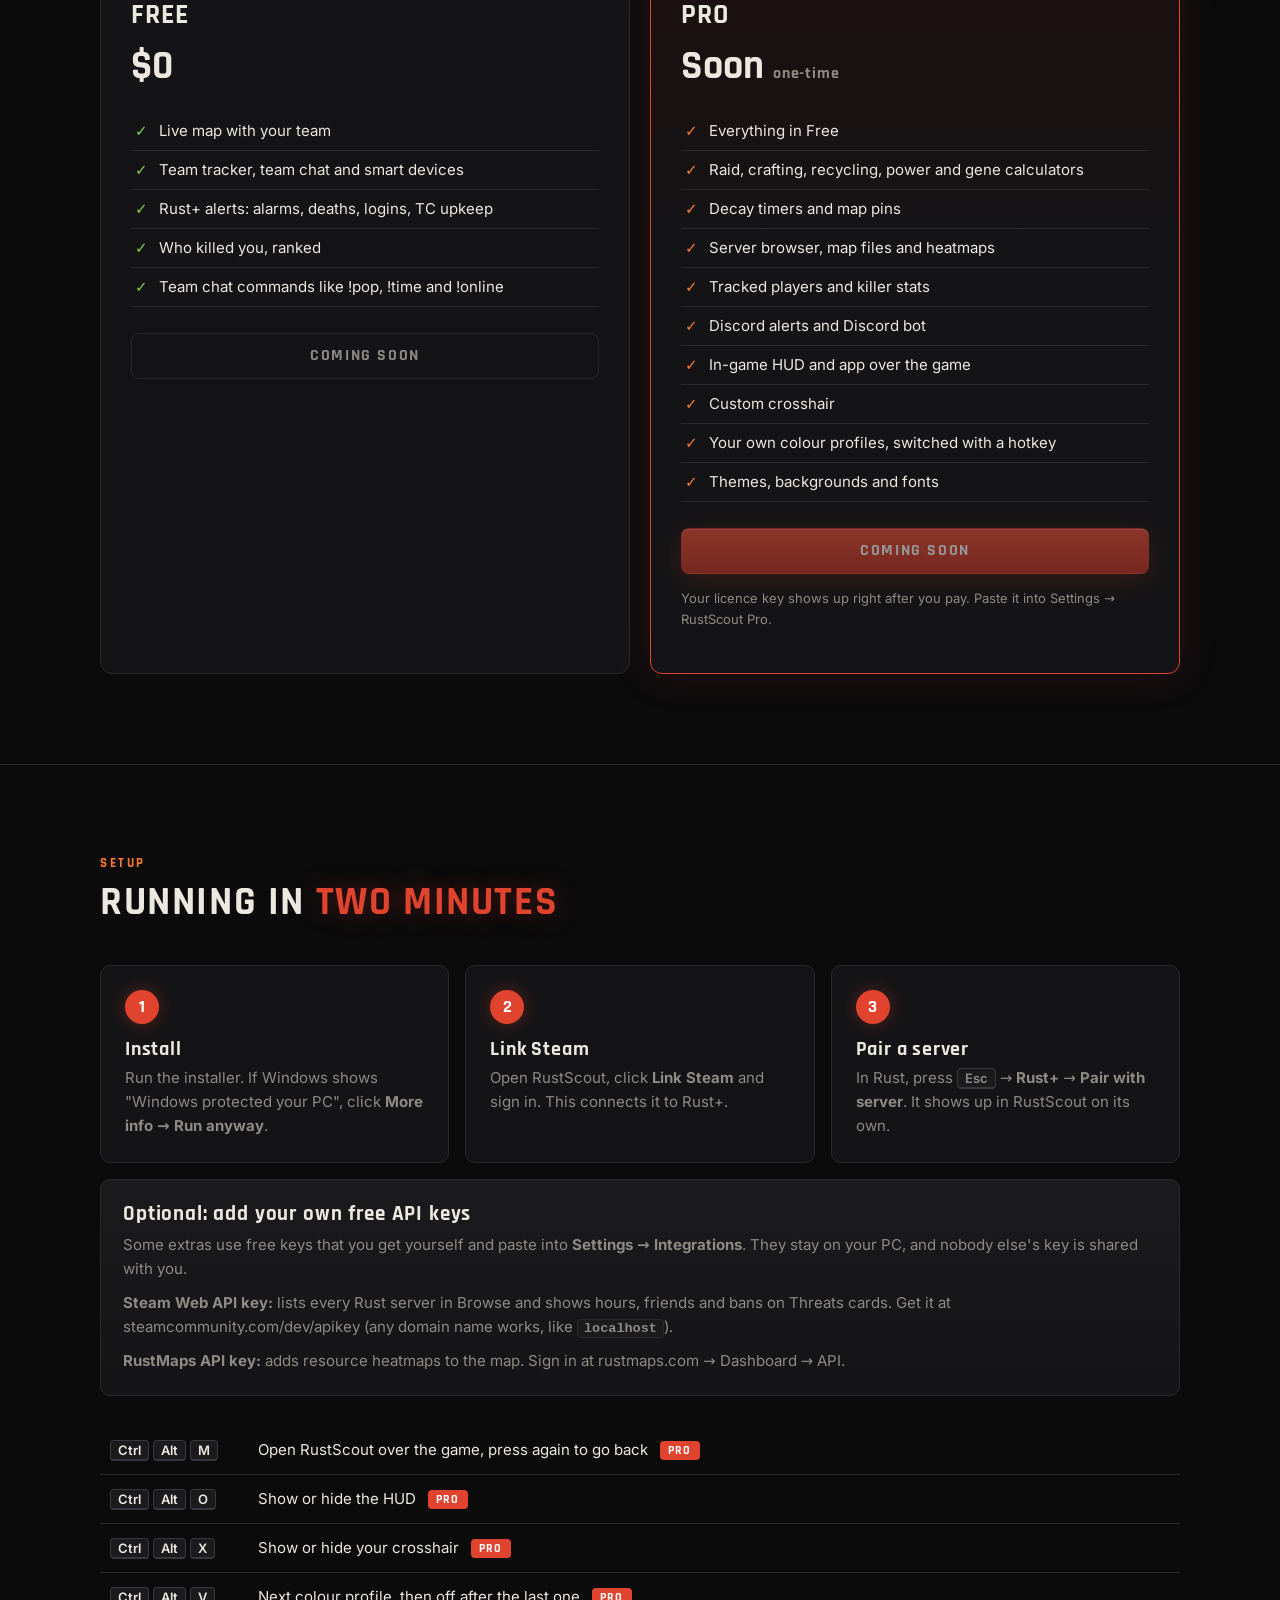
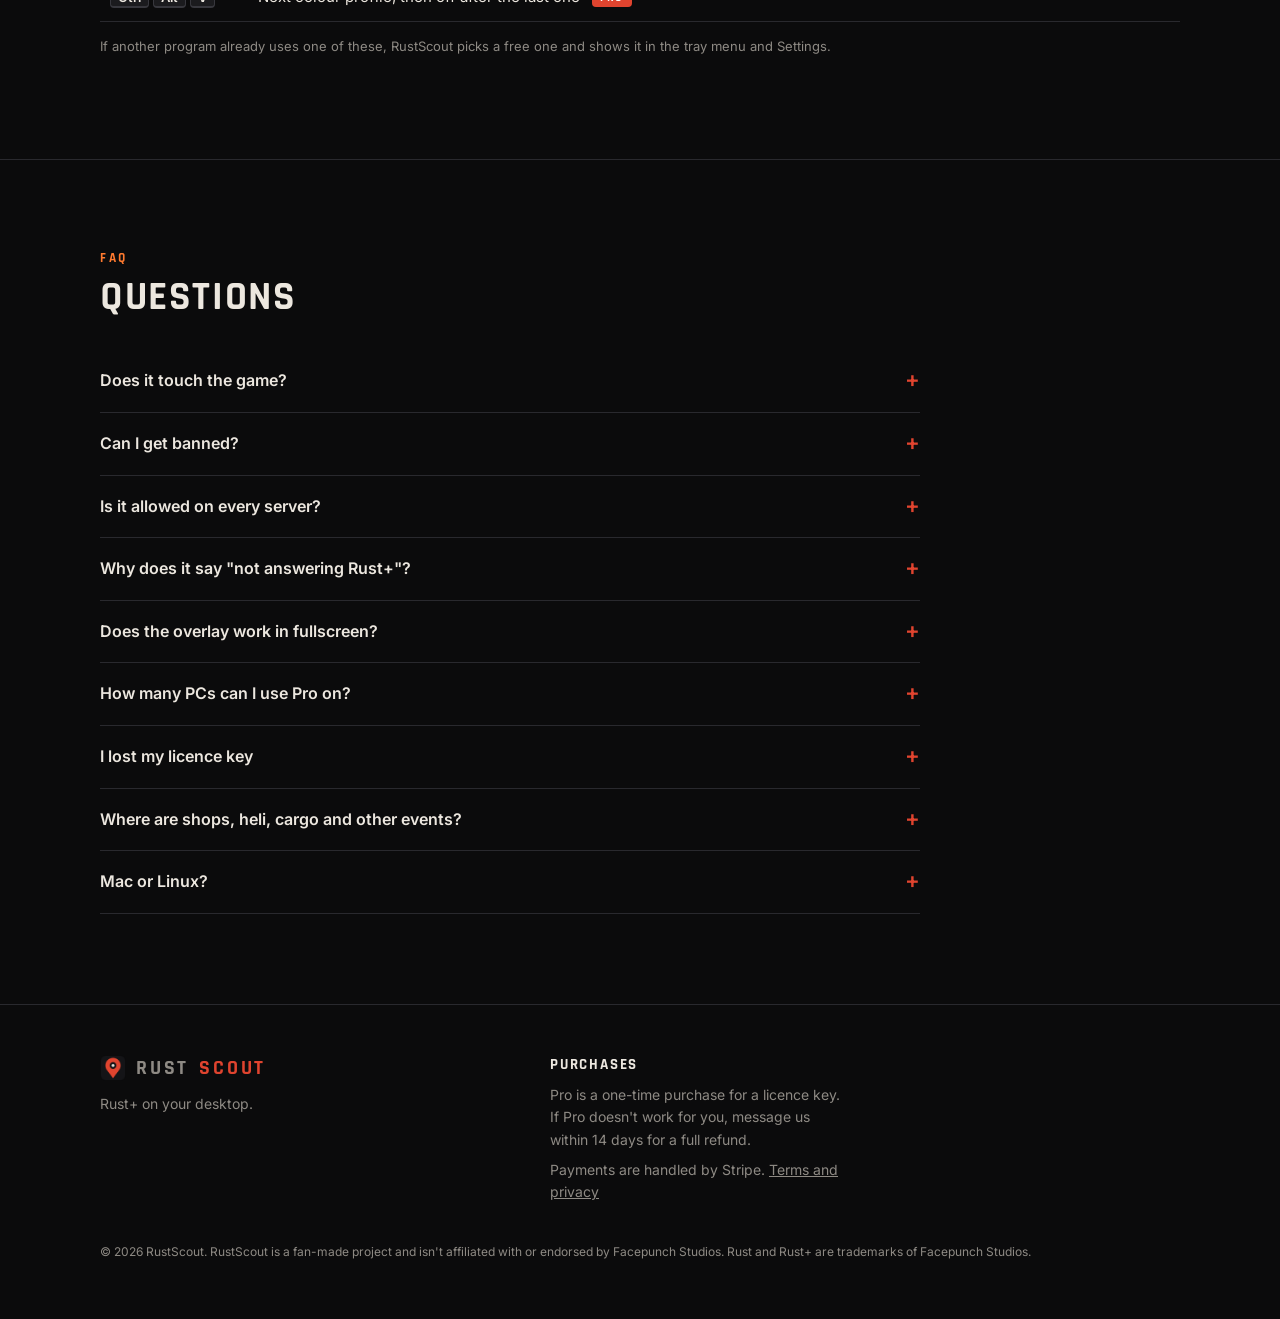
==== commit 3b5ea80d: "Free = everything from Rust+, Pro = calculators, timers, browser, tracking, killer stats, Discord, o" ====
--- a/index.html
+++ b/index.html
@@ -78,6 +78,7 @@
 .show p { color: var(--muted); margin: 0 0 12px; }
 .show ul { margin: 0; padding-left: 18px; color: var(--muted); }
 .show img { border-radius: 10px; border: 1px solid var(--line-2); box-shadow: 0 20px 50px rgba(0, 0, 0, .5); }
+.cmds code.pro-cmd { color: #fff; border-color: var(--accent); background: rgba(224, 68, 47, .15); }
 .pro-tag { display: inline-block; margin-left: 8px; padding: 2px 8px; border-radius: 4px; background: var(--accent); color: #fff; font: 700 12px var(--display); letter-spacing: .1em; vertical-align: middle; }
 
 .cmds { display: flex; flex-wrap: wrap; gap: 8px; margin-top: 30px; }
@@ -171,7 +172,7 @@
             <a class="btn primary" data-download href="#download">Download free</a>
             <a class="btn ghost" href="#pricing">See Pro</a>
         </div>
-        <p class="note">Windows 10 and 11 · The core app is free</p>
+        <p class="note">Windows 10 and 11 · Everything from Rust+ is free</p>
         <div class="frame"><div class="bar"><i></i><i></i><i></i></div><img src="assets/map.webp" width="1424" height="861" alt="RustScout showing a server's map with the server browser open"></div>
     </div>
 </header>
@@ -182,21 +183,21 @@
         <h2>Built for <em>wipe day</em></h2>
         <p class="lead">Pair a server once in game and RustScout picks it up automatically.</p>
         <div class="grid">
-            <div class="card"><div class="ico">🗺</div><h3>Live map</h3><p>Your team, monuments, ore and resource spots, team map notes and your own pins on one zoomable map.</p></div>
-            <div class="card"><div class="ico">🚨</div><h3>Alerts</h3><p>Smart alarms, teammate deaths, who killed you, low TC upkeep, decay timers and tracked players coming online.</p></div>
-            <div class="card"><div class="ico">👥</div><h3>Team tracker</h3><p>See who's online, who died and where, and keep an eye on tracked players.</p></div>
-            <div class="card"><div class="ico">💀</div><h3>Threats</h3><p>Who keeps killing you, ranked, so you know which group to watch out for.</p></div>
-            <div class="card"><div class="ico">💬</div><h3>Discord</h3><p>Send alerts to a Discord channel, or run a Discord bot your team can ask questions.</p></div>
-            <div class="card"><div class="ico">🔎</div><h3>Server browser</h3><p>Population, wipe dates and a full map preview of any server before you join.</p></div>
-            <div class="card"><div class="ico">⏱</div><h3>Pins and decay timers</h3><p>Mark your base and stashes, and get warned before your walls start decaying.</p></div>
-            <div class="card"><div class="ico">🧮</div><h3>Calculators</h3><p>Raid costs, crafting, recycling, power circuits and gene breeding.</p></div>
-            <div class="card"><div class="ico">📂</div><h3>Map files</h3><p>Open any .map file to see monuments, recyclers, ore and junkpile hotspots before you play.</p></div>
+            <div class="card"><div class="ico">🗺</div><h3>Live map</h3><p>Your team, monuments, team map notes and where teammates died, live on one zoomable map.</p></div>
+            <div class="card"><div class="ico">🚨</div><h3>Alerts</h3><p>Smart alarms, teammate deaths and logins, who killed you and low TC upkeep, straight from Rust+.</p></div>
+            <div class="card"><div class="ico">👥</div><h3>Team and devices</h3><p>See who's online and who died where, chat with your team, and flip smart switches.</p></div>
+            <div class="card"><div class="ico">💀</div><h3>Threats</h3><p>Who keeps killing you, ranked. Pro adds their account age, hours, past names and bans.</p></div>
+            <div class="card"><div class="ico">💬</div><h3>Discord <span class="pro-tag">PRO</span></h3><p>Send alerts to a Discord channel, or run a Discord bot your team can ask questions.</p></div>
+            <div class="card"><div class="ico">🔎</div><h3>Server browser <span class="pro-tag">PRO</span></h3><p>Population, wipe dates and a full map preview of any server before you join.</p></div>
+            <div class="card"><div class="ico">⏱</div><h3>Pins and decay timers <span class="pro-tag">PRO</span></h3><p>Mark your base and stashes, and get warned before your walls start decaying.</p></div>
+            <div class="card"><div class="ico">🧮</div><h3>Calculators <span class="pro-tag">PRO</span></h3><p>Raid costs, crafting, recycling, power circuits and gene breeding.</p></div>
+            <div class="card"><div class="ico">📂</div><h3>Map files <span class="pro-tag">PRO</span></h3><p>Open any .map file to see monuments, recyclers, ore and junkpile hotspots before you play.</p></div>
         </div>
 
         <div class="show">
             <div class="text">
                 <div class="kicker">Raid planning</div>
-                <h3>Know the cost before you raid</h3>
+                <h3>Know the cost before you raid <span class="pro-tag">PRO</span></h3>
                 <p>Add walls, doors and deployables, and RustScout works out the cheapest or meta way through, with total sulfur and time to break.</p>
                 <p>Send the plan straight to team chat with one click.</p>
             </div>
@@ -253,7 +254,7 @@
     <div class="wrap">
         <div class="kicker">Team chat bot</div>
         <h2>Ask from <em>in game</em></h2>
-        <p class="lead">Type a command in team chat and RustScout answers for the whole team.</p>
+        <p class="lead">Type a command in team chat and RustScout answers for the whole team. Commands marked orange need Pro.</p>
         <div class="chat">
             <div><span class="team">[TEAM] You:</span> !decay metal wall 400</div>
             <div><span class="bot">[TEAM] RustScout:</span> Metal Wall at 400/1000 HP falls in 3h 12m · pinned at K9</div>
@@ -261,8 +262,8 @@
             <div><span class="bot">[TEAM] RustScout:</span> 3x Stone Wall: 6 C4 (13200), 555 Explo (13875), 30 Satchel Charge (14400), 138 Beancan Grenade (16560)</div>
         </div>
         <div class="cmds">
-            <code>!pop</code><code>!wipe</code><code>!time</code><code>!online</code><code>!offline</code><code>!decay</code><code>!decaylist</code><code>!cleardecay</code>
-            <code>!raid</code><code>!craft</code><code>!recycle</code><code>!upkeep</code><code>!alarms</code><code>!sw</code>
+            <code>!pop</code><code>!wipe</code><code>!time</code><code>!online</code><code>!offline</code><code class="pro-cmd">!decay</code><code class="pro-cmd">!decaylist</code><code class="pro-cmd">!cleardecay</code>
+            <code class="pro-cmd">!raid</code><code class="pro-cmd">!craft</code><code class="pro-cmd">!recycle</code><code>!upkeep</code><code>!alarms</code><code>!sw</code>
         </div>
     </div>
 </section>
@@ -276,11 +277,11 @@
                 <h3>Free</h3>
                 <div class="price">$0</div>
                 <ul>
-                    <li>Live map, team and tracked players</li>
-                    <li>All alerts, in the app and on Discord</li>
-                    <li>Team chat and Discord bot commands</li>
-                    <li>Threats, server browser and map files</li>
-                    <li>Pins, decay timers and every calculator</li>
+                    <li>Live map with your team</li>
+                    <li>Team tracker, team chat and smart devices</li>
+                    <li>Rust+ alerts: alarms, deaths, logins, TC upkeep</li>
+                    <li>Who killed you, ranked</li>
+                    <li>Team chat commands like !pop, !time and !online</li>
                 </ul>
                 <a class="btn ghost" data-download href="#download" style="width:100%">Download</a>
             </div>
@@ -289,6 +290,11 @@
                 <div class="price"><span data-price></span> <small>one-time</small></div>
                 <ul>
                     <li>Everything in Free</li>
+                    <li>Raid, crafting, recycling, power and gene calculators</li>
+                    <li>Decay timers and map pins</li>
+                    <li>Server browser, map files and heatmaps</li>
+                    <li>Tracked players and killer stats</li>
+                    <li>Discord alerts and Discord bot</li>
                     <li>In-game HUD and app over the game</li>
                     <li>Custom crosshair</li>
                     <li>Your own colour profiles, switched with a hotkey</li>
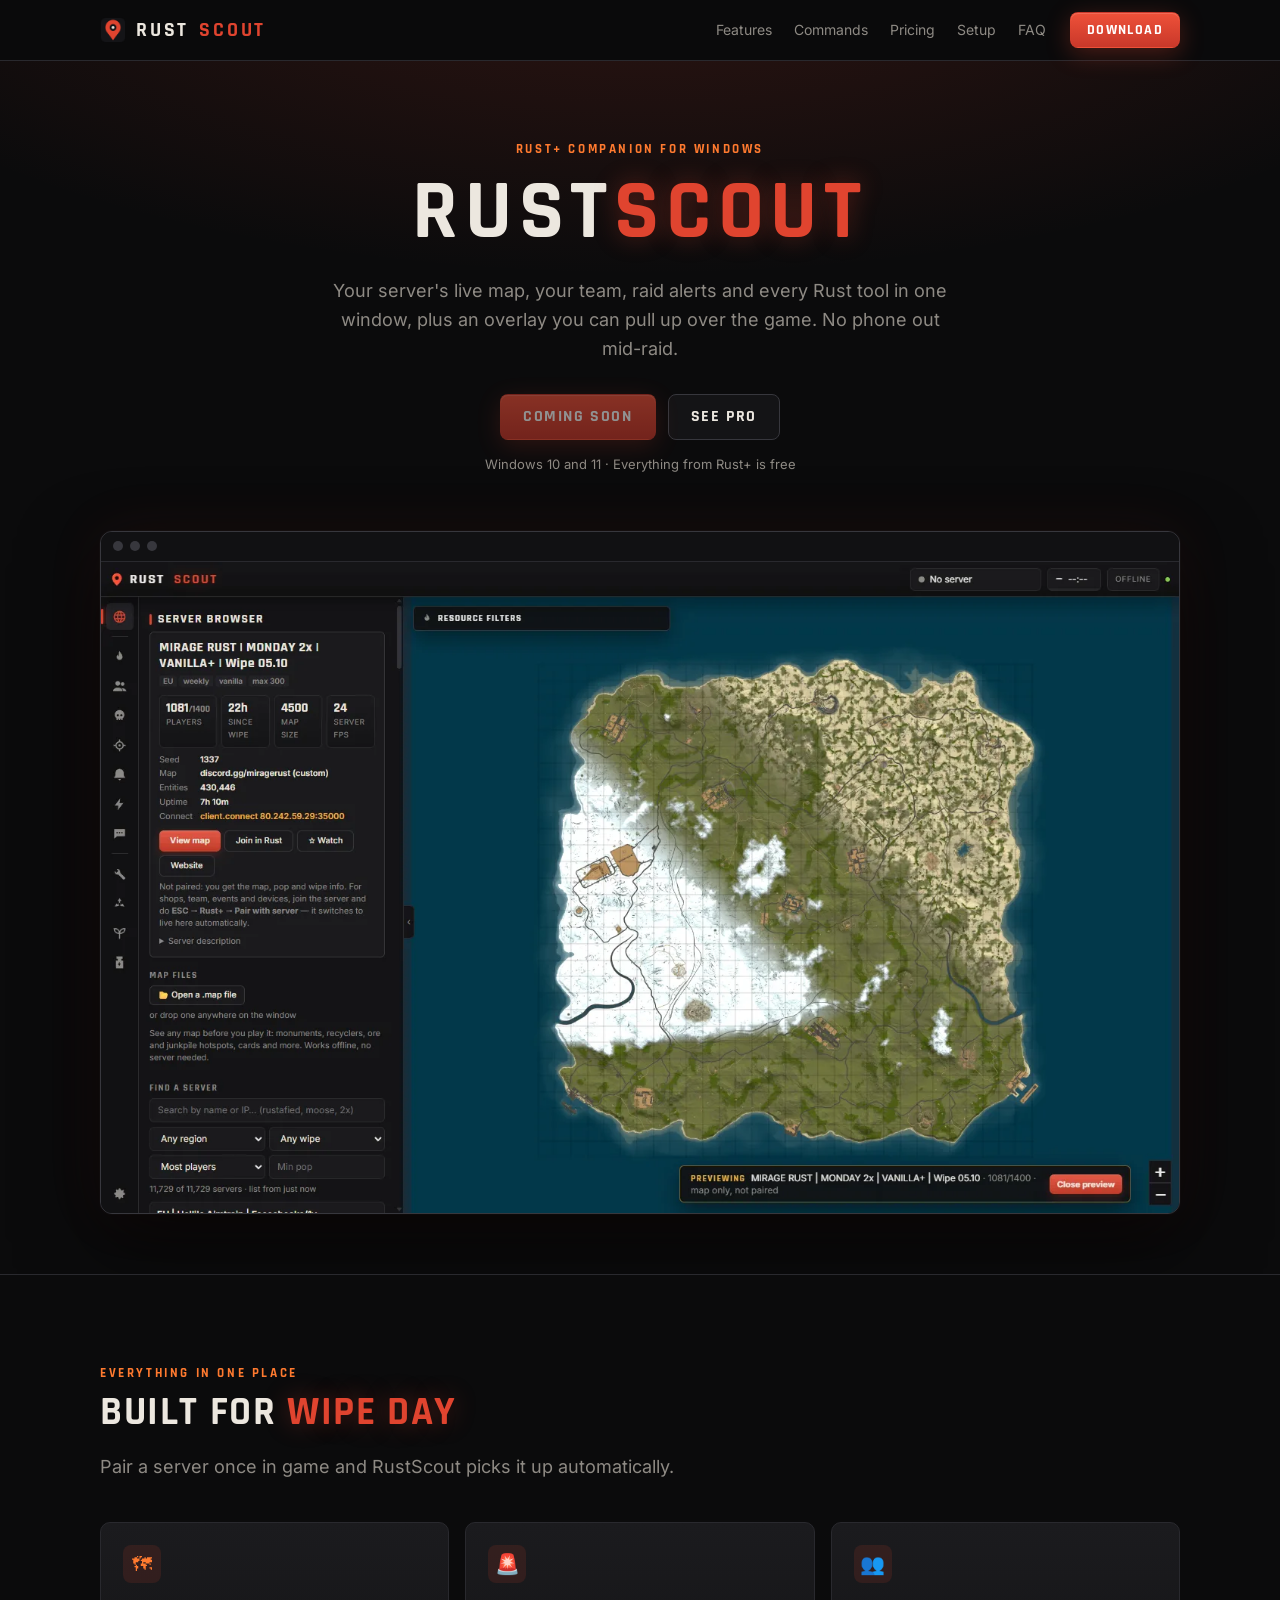
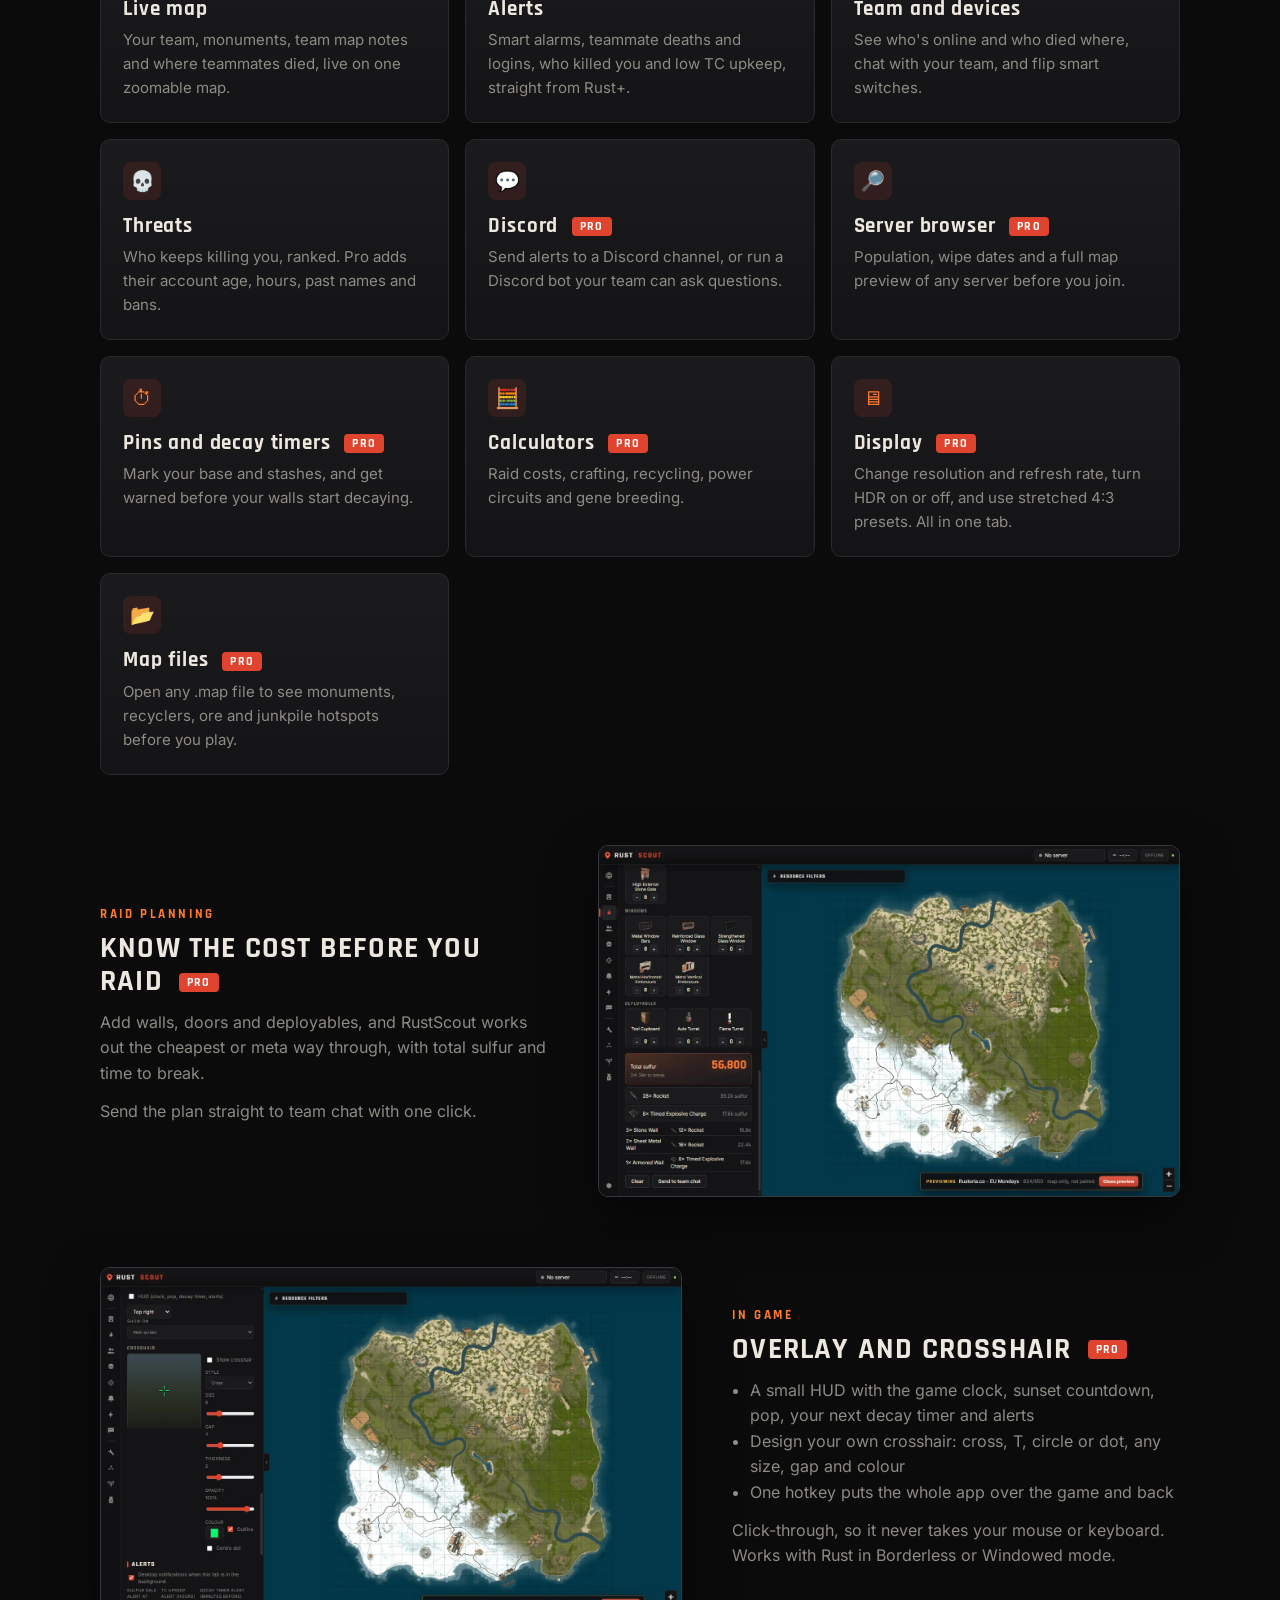
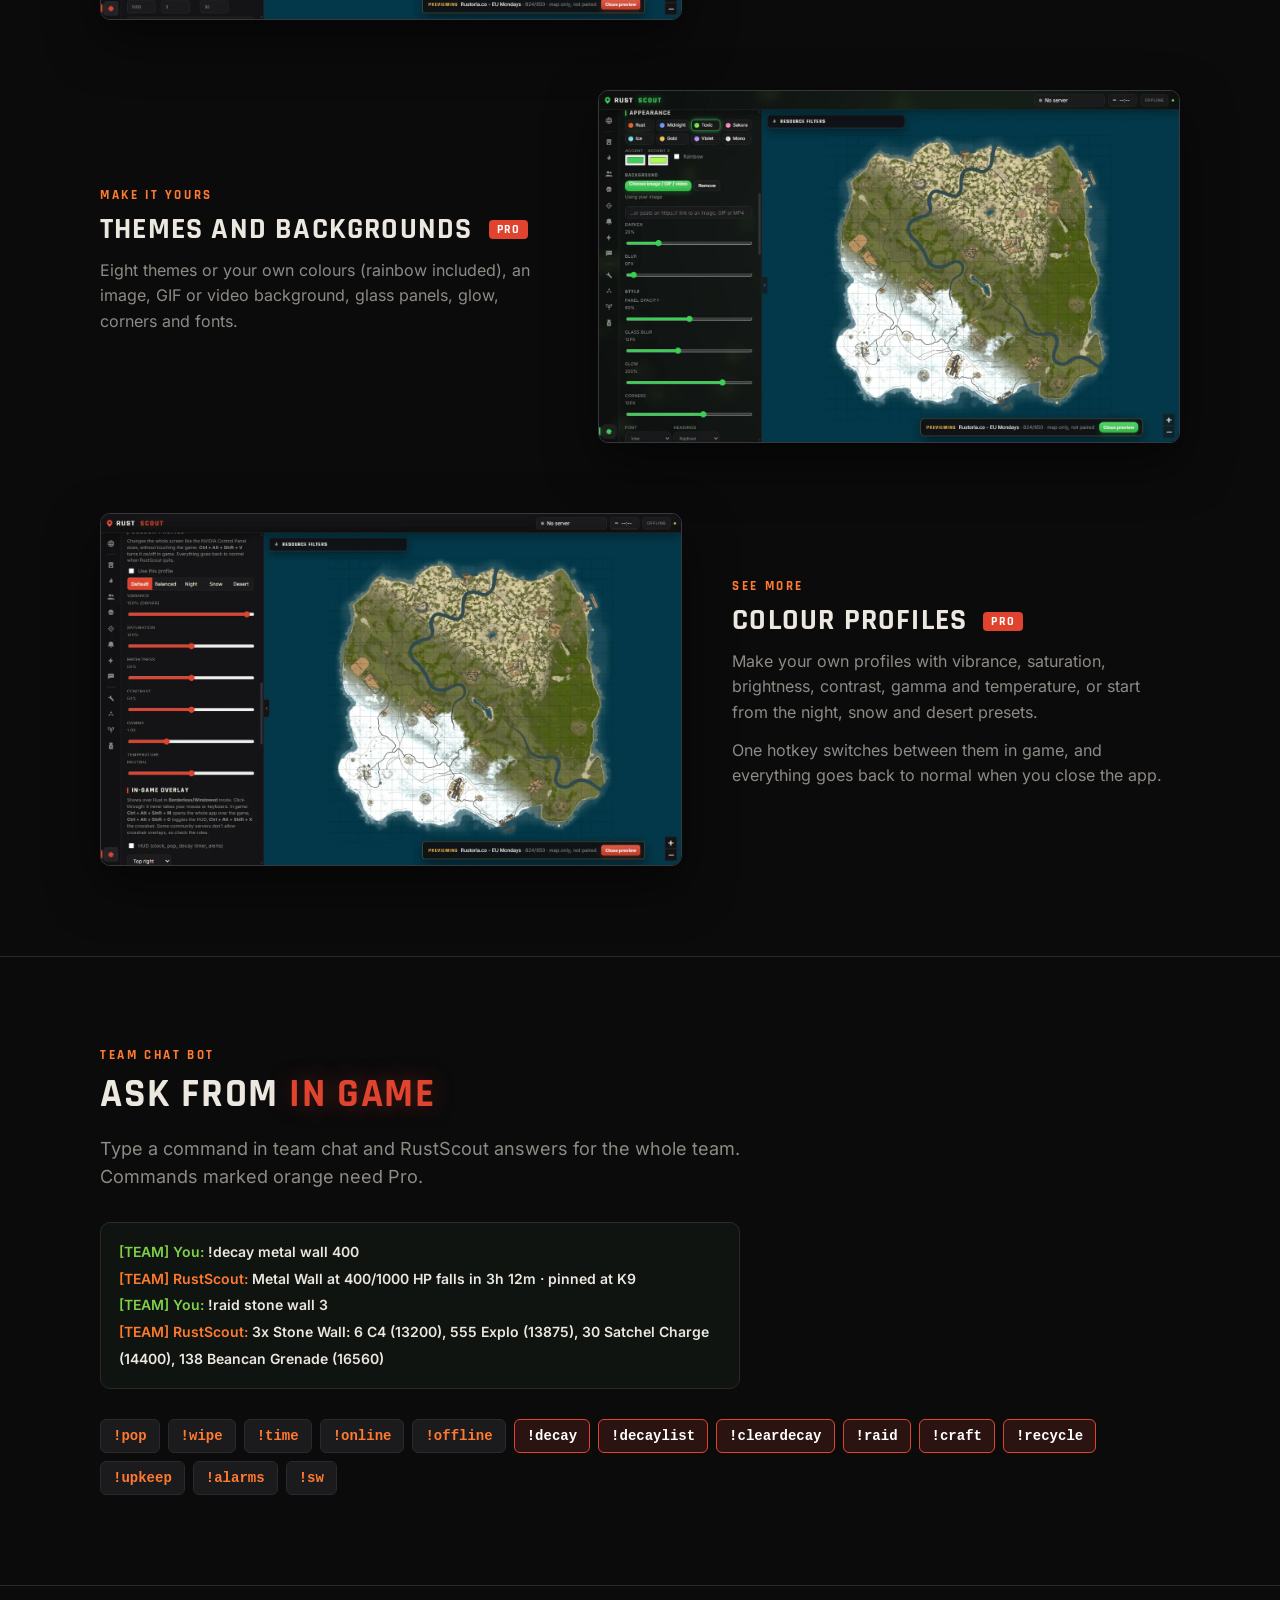
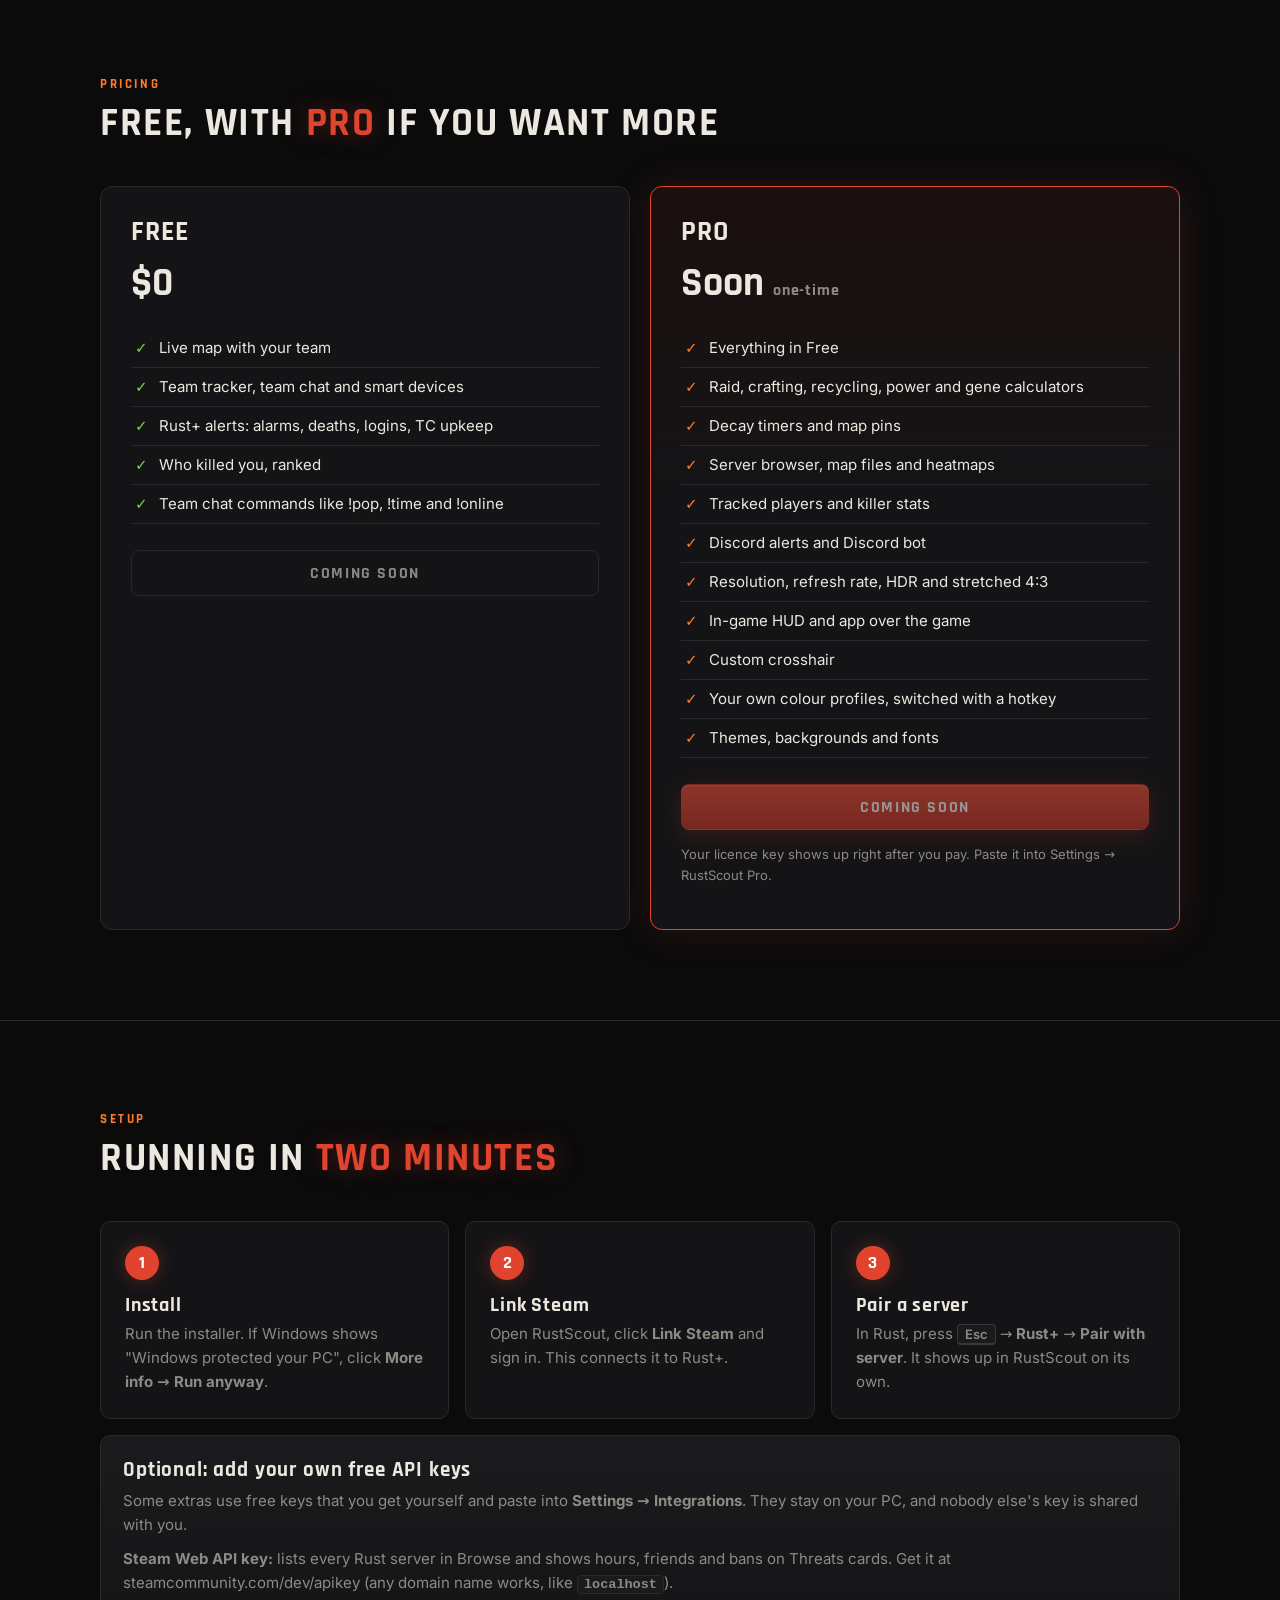
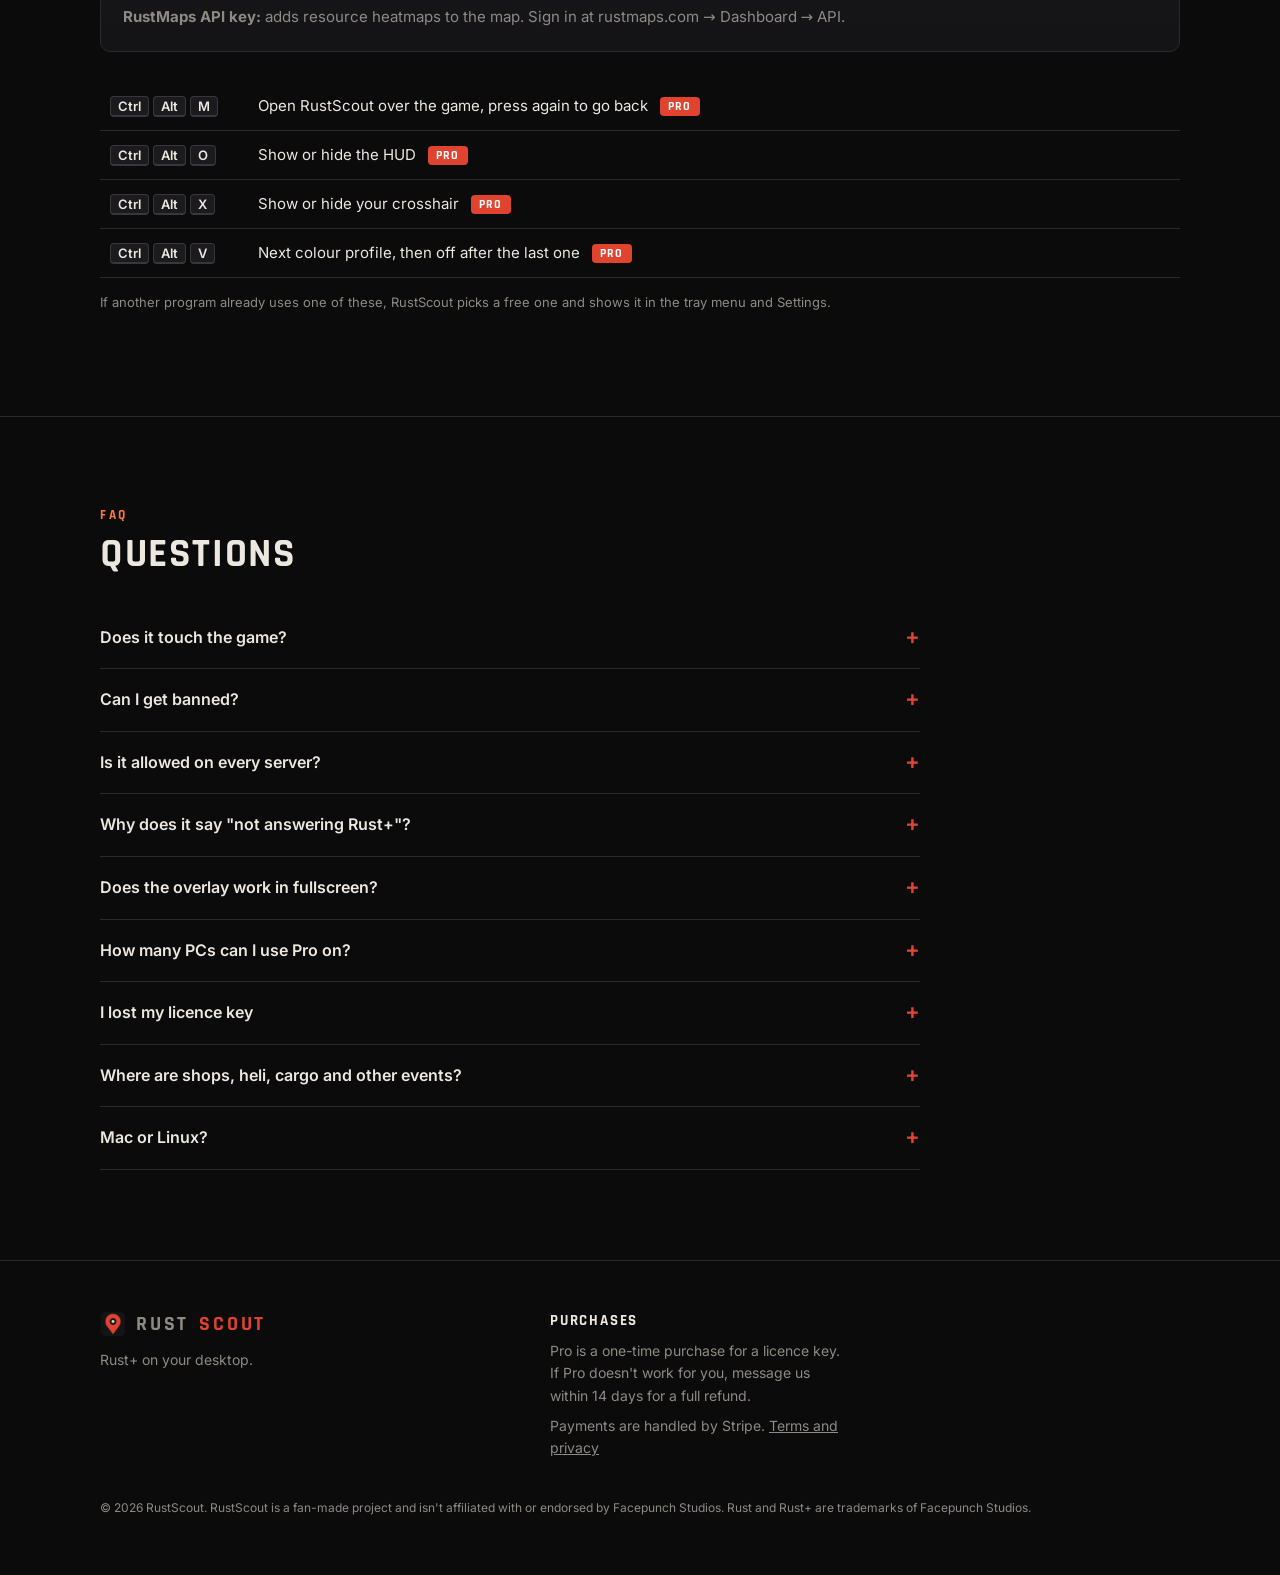
==== commit 2a480563: "Add Display (resolution, refresh rate, HDR, stretched 4:3) to Pro" ====
--- a/index.html
+++ b/index.html
@@ -191,6 +191,7 @@
             <div class="card"><div class="ico">🔎</div><h3>Server browser <span class="pro-tag">PRO</span></h3><p>Population, wipe dates and a full map preview of any server before you join.</p></div>
             <div class="card"><div class="ico">⏱</div><h3>Pins and decay timers <span class="pro-tag">PRO</span></h3><p>Mark your base and stashes, and get warned before your walls start decaying.</p></div>
             <div class="card"><div class="ico">🧮</div><h3>Calculators <span class="pro-tag">PRO</span></h3><p>Raid costs, crafting, recycling, power circuits and gene breeding.</p></div>
+            <div class="card"><div class="ico">🖥</div><h3>Display <span class="pro-tag">PRO</span></h3><p>Change resolution and refresh rate, turn HDR on or off, and use stretched 4:3 presets. All in one tab.</p></div>
             <div class="card"><div class="ico">📂</div><h3>Map files <span class="pro-tag">PRO</span></h3><p>Open any .map file to see monuments, recyclers, ore and junkpile hotspots before you play.</p></div>
         </div>
 
@@ -295,6 +296,7 @@
                     <li>Server browser, map files and heatmaps</li>
                     <li>Tracked players and killer stats</li>
                     <li>Discord alerts and Discord bot</li>
+                    <li>Resolution, refresh rate, HDR and stretched 4:3</li>
                     <li>In-game HUD and app over the game</li>
                     <li>Custom crosshair</li>
                     <li>Your own colour profiles, switched with a hotkey</li>
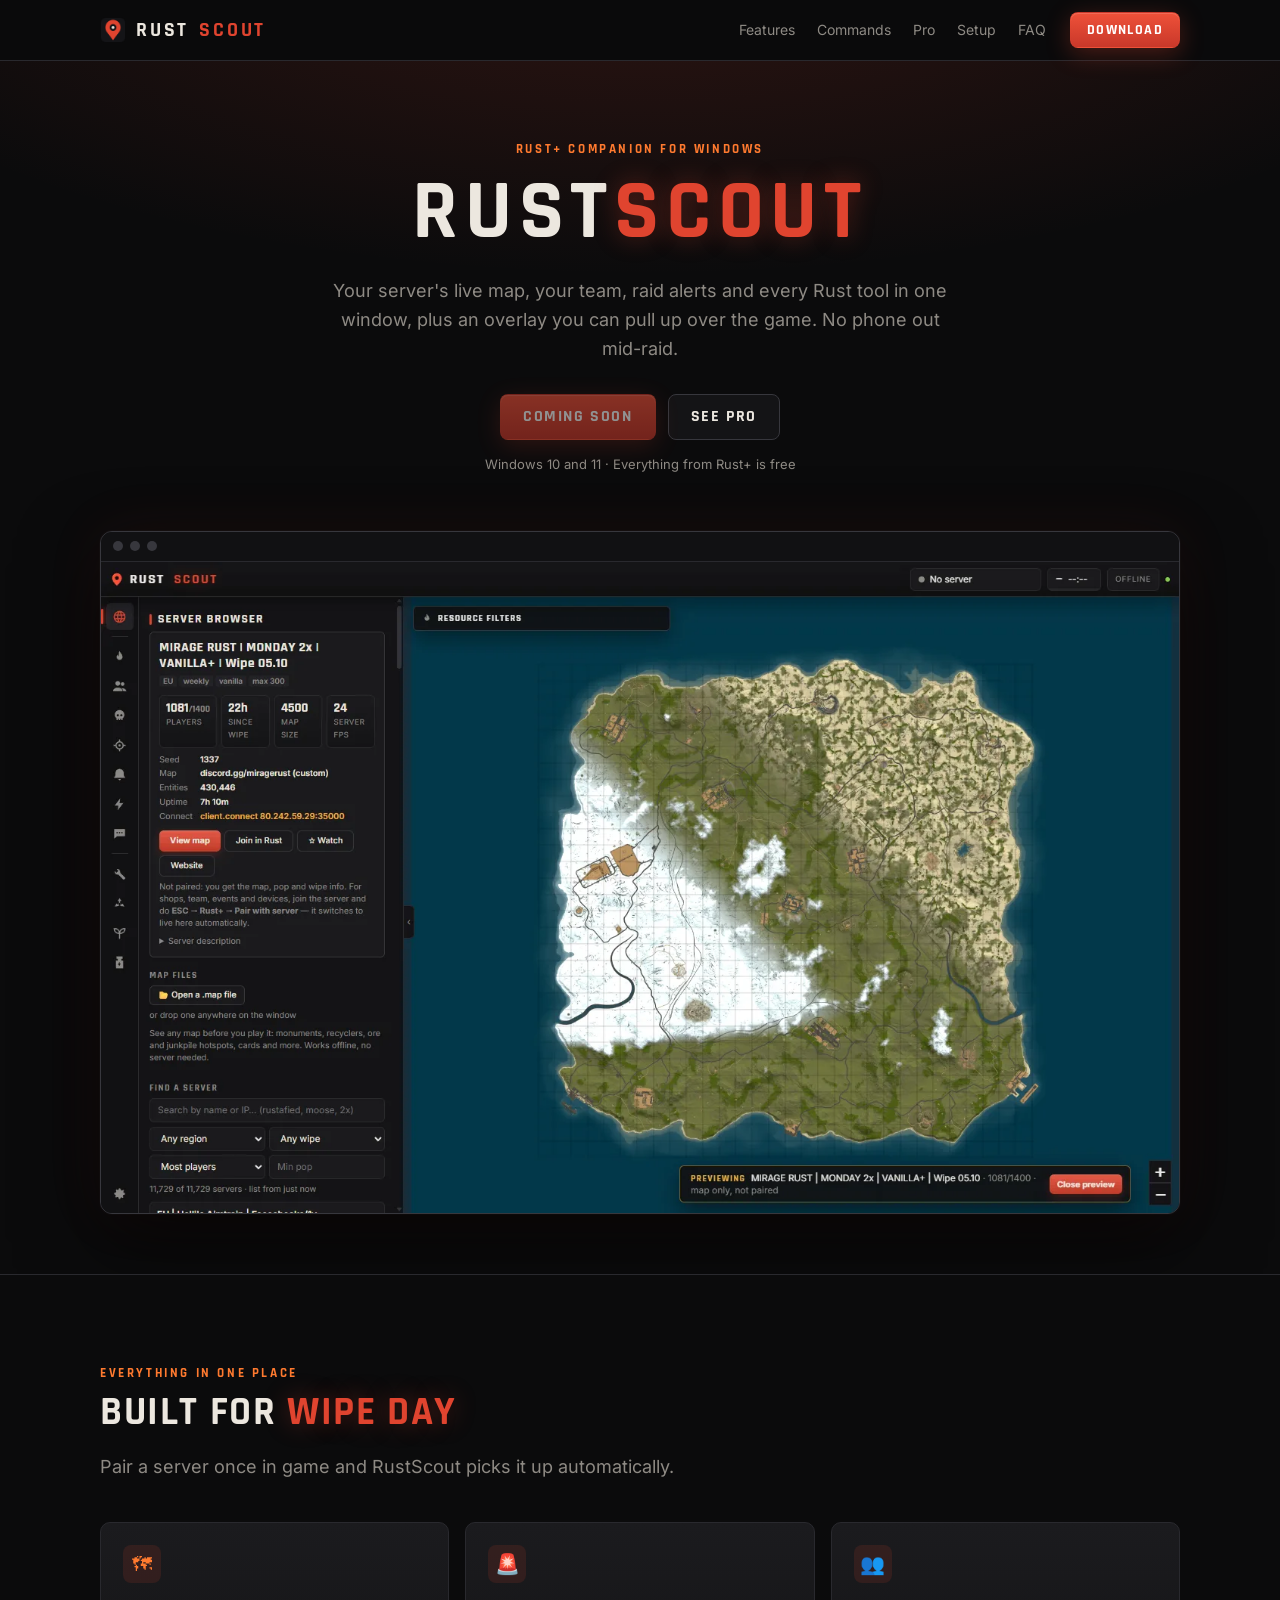
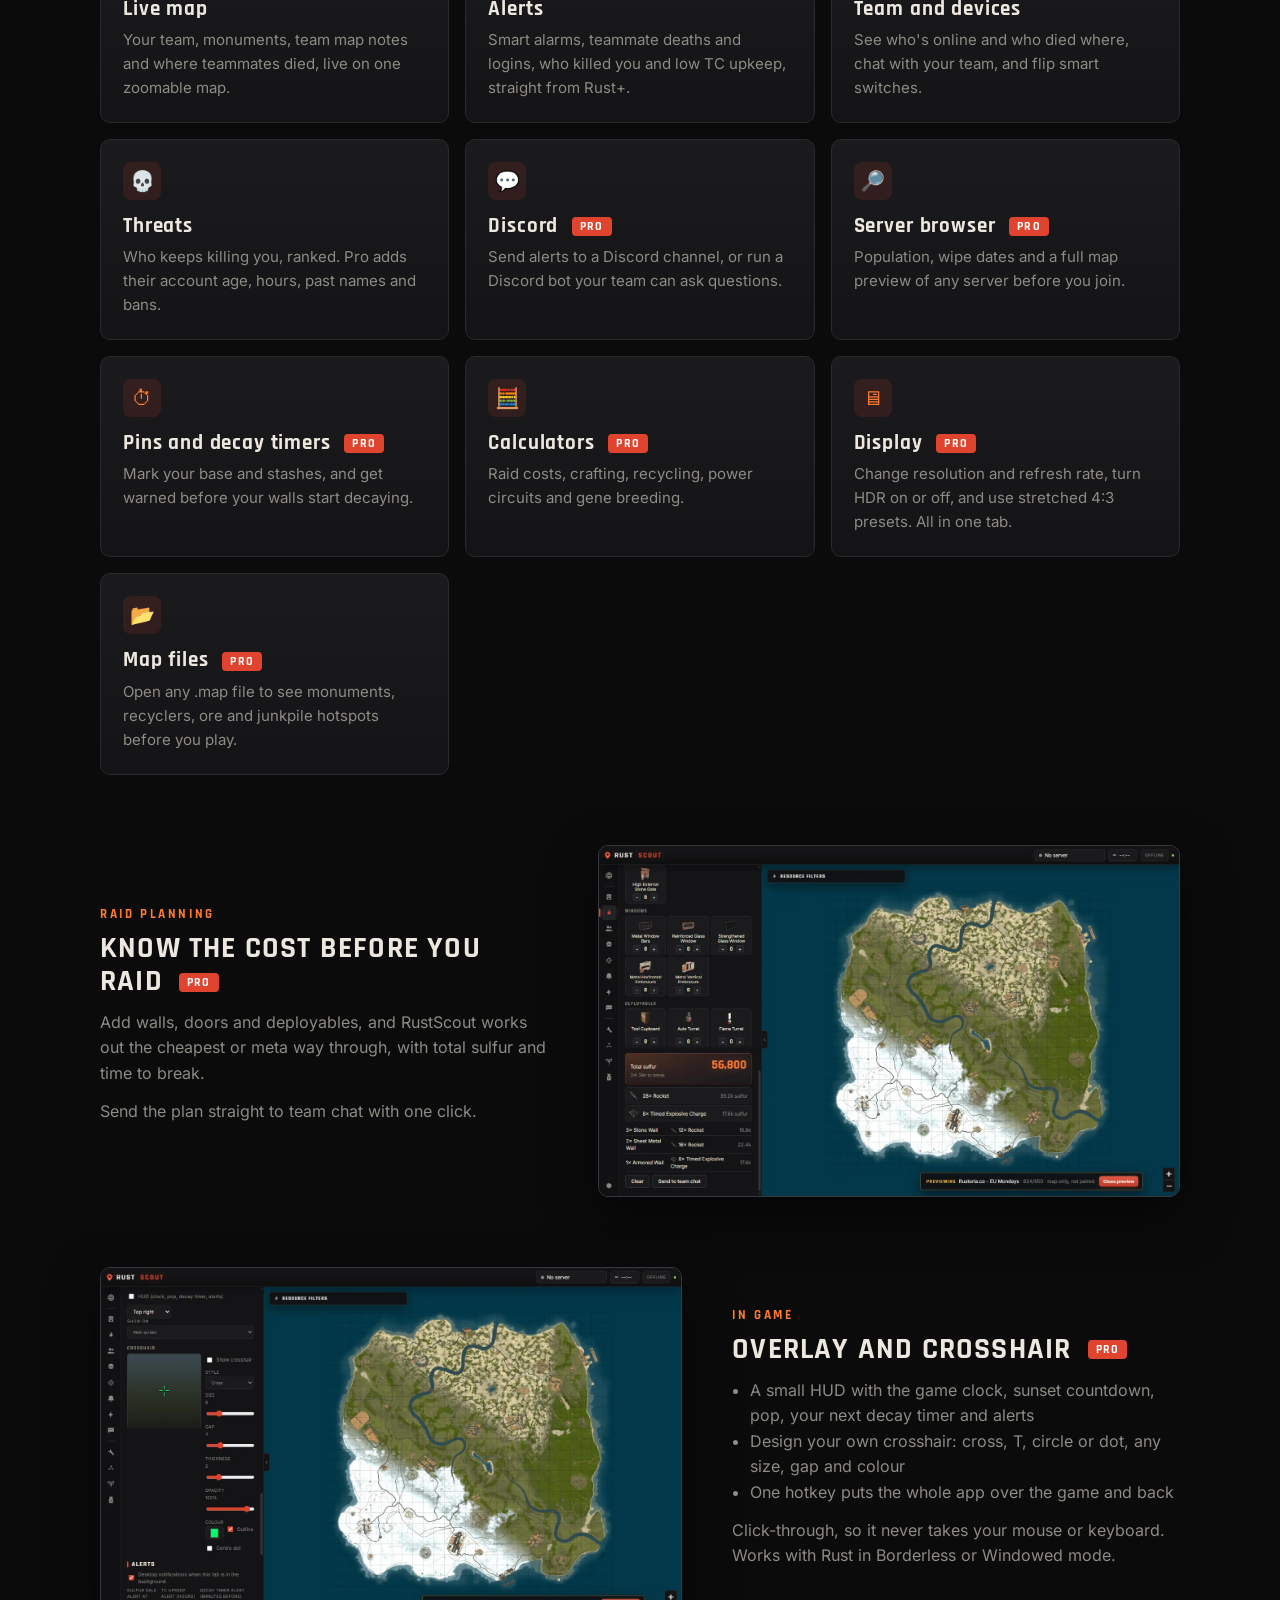
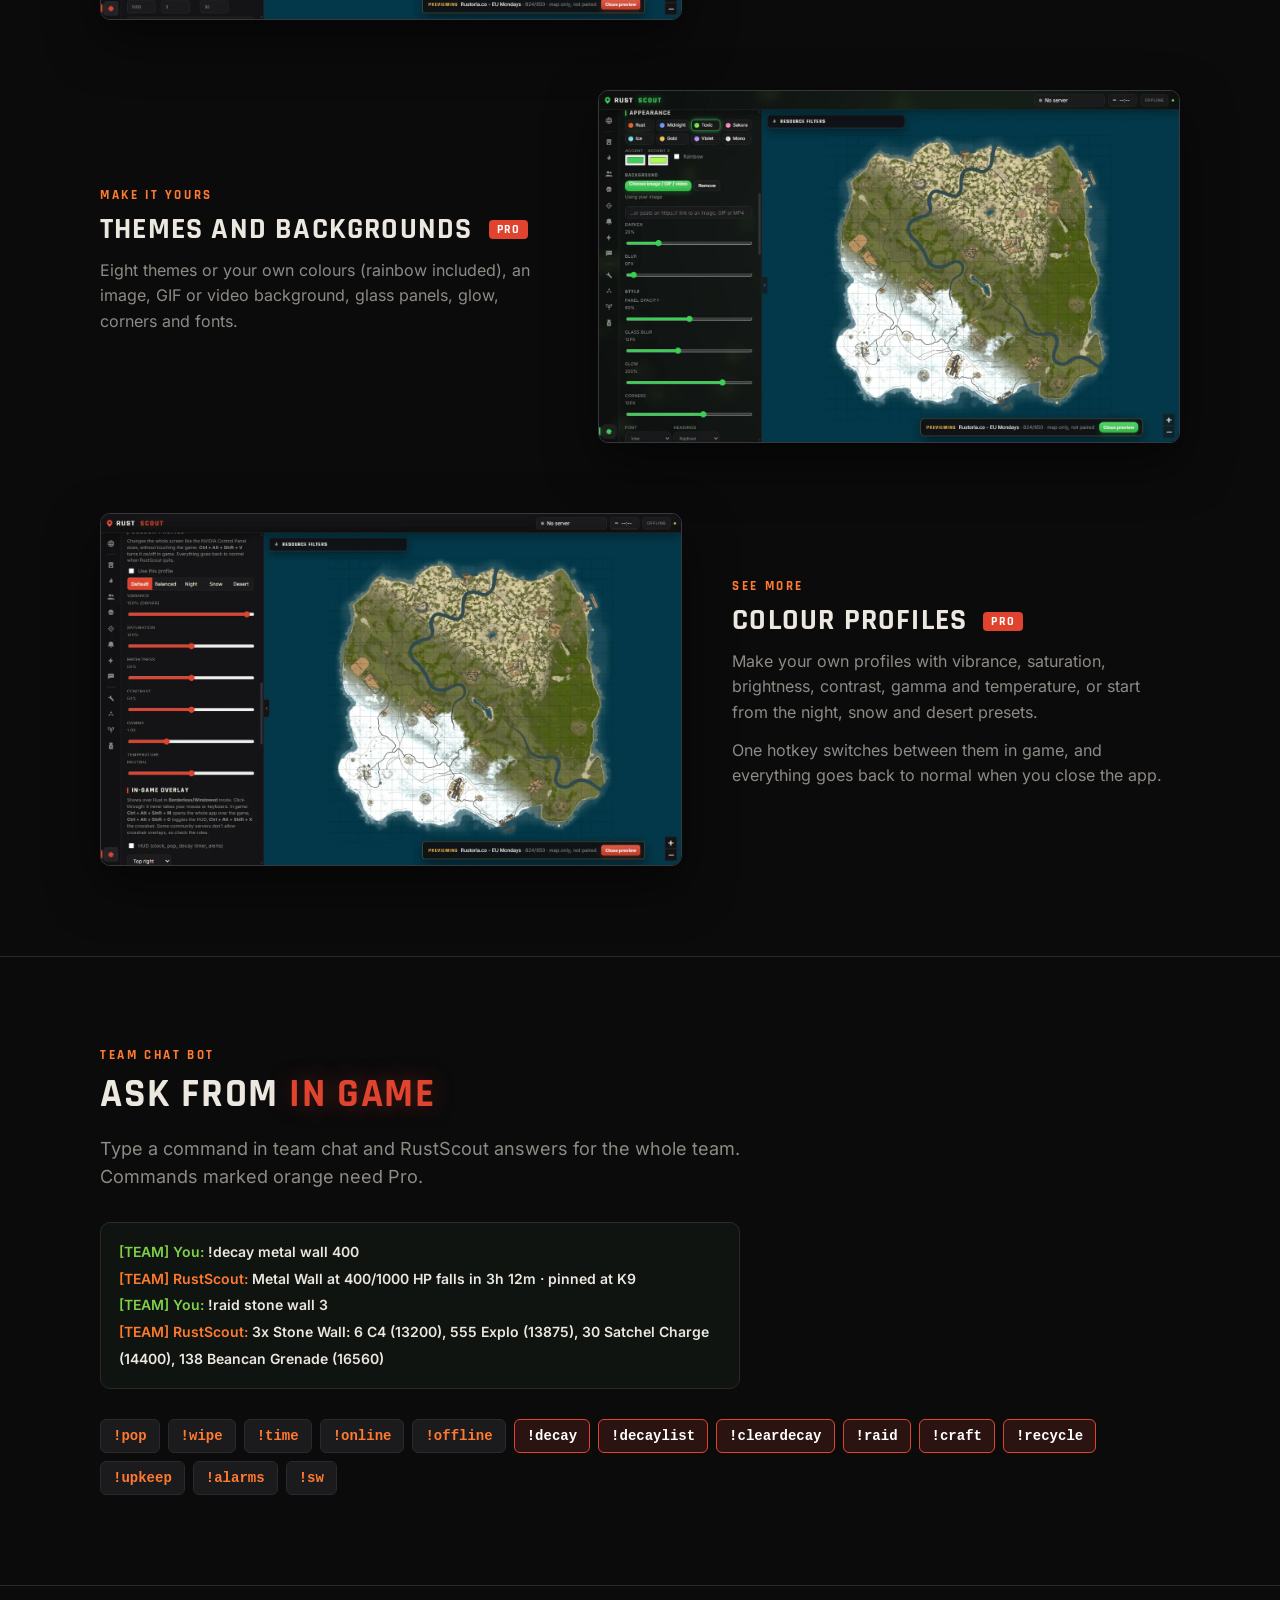
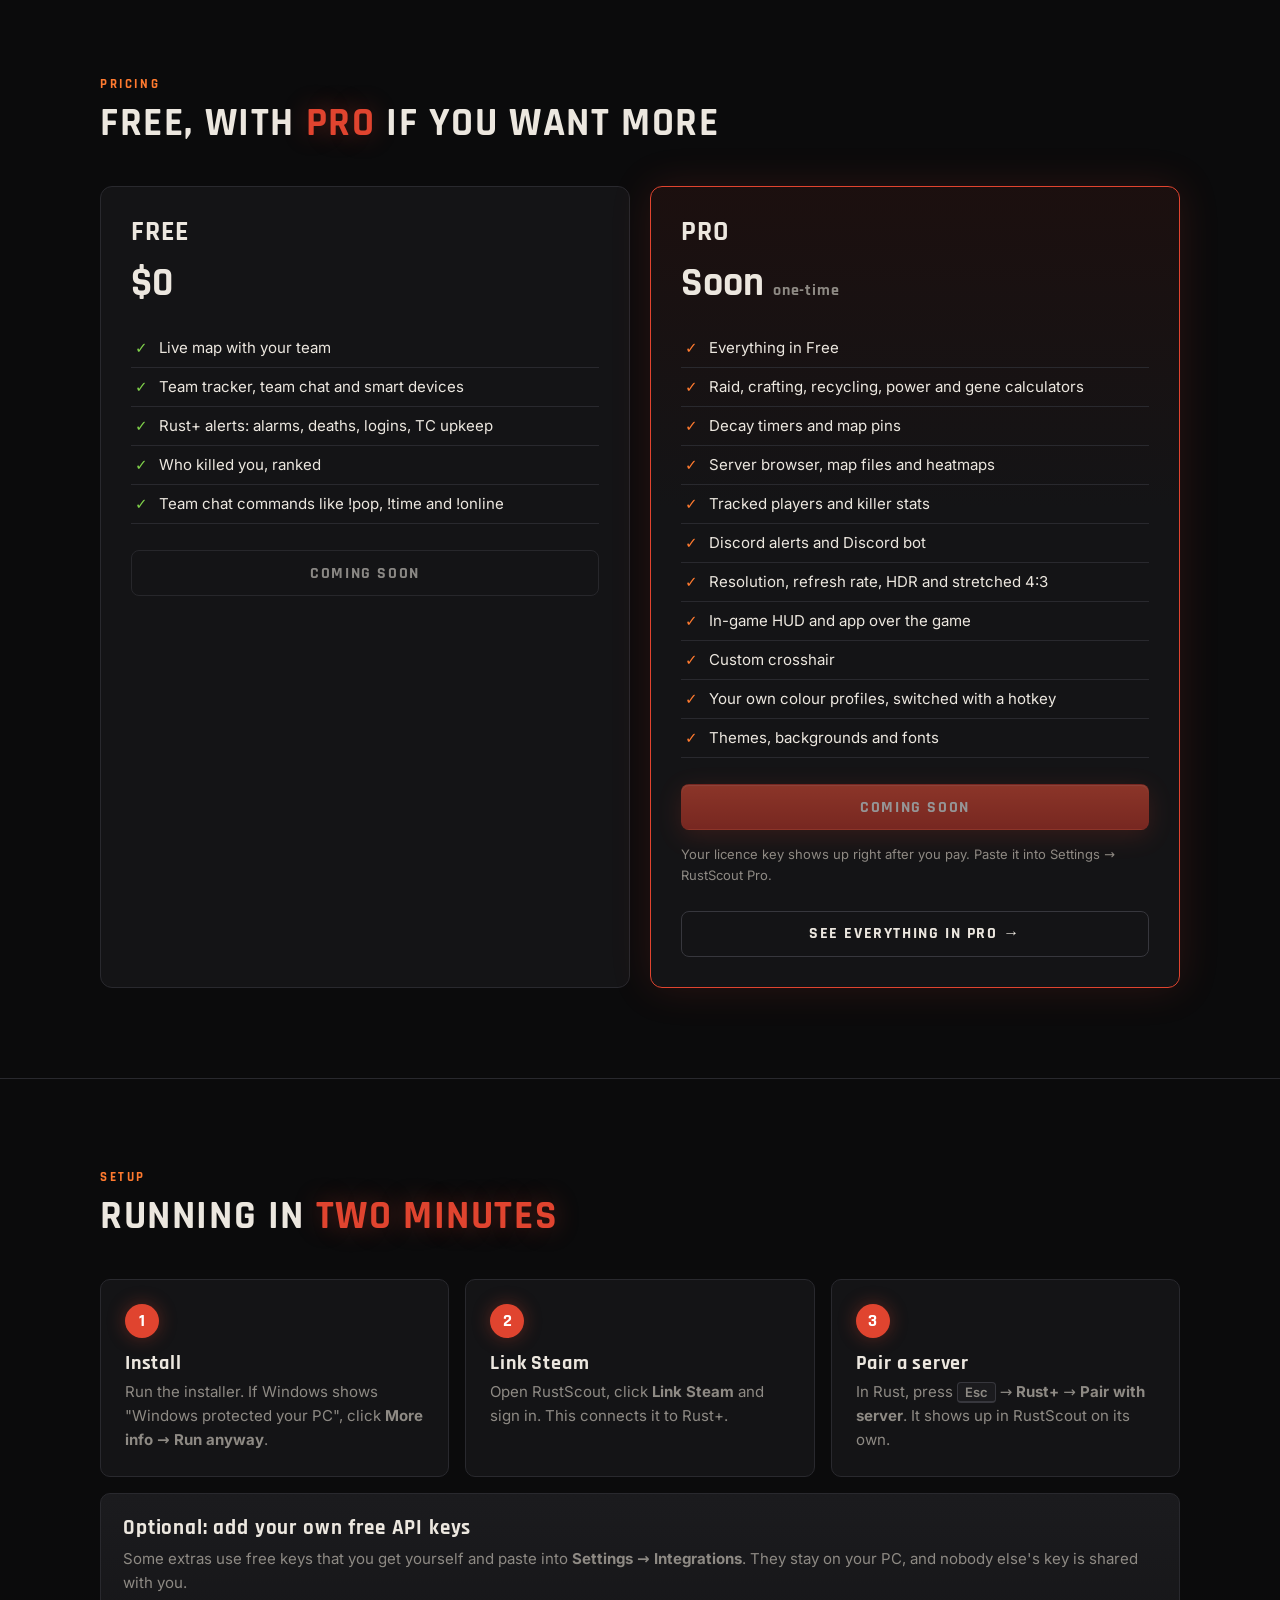
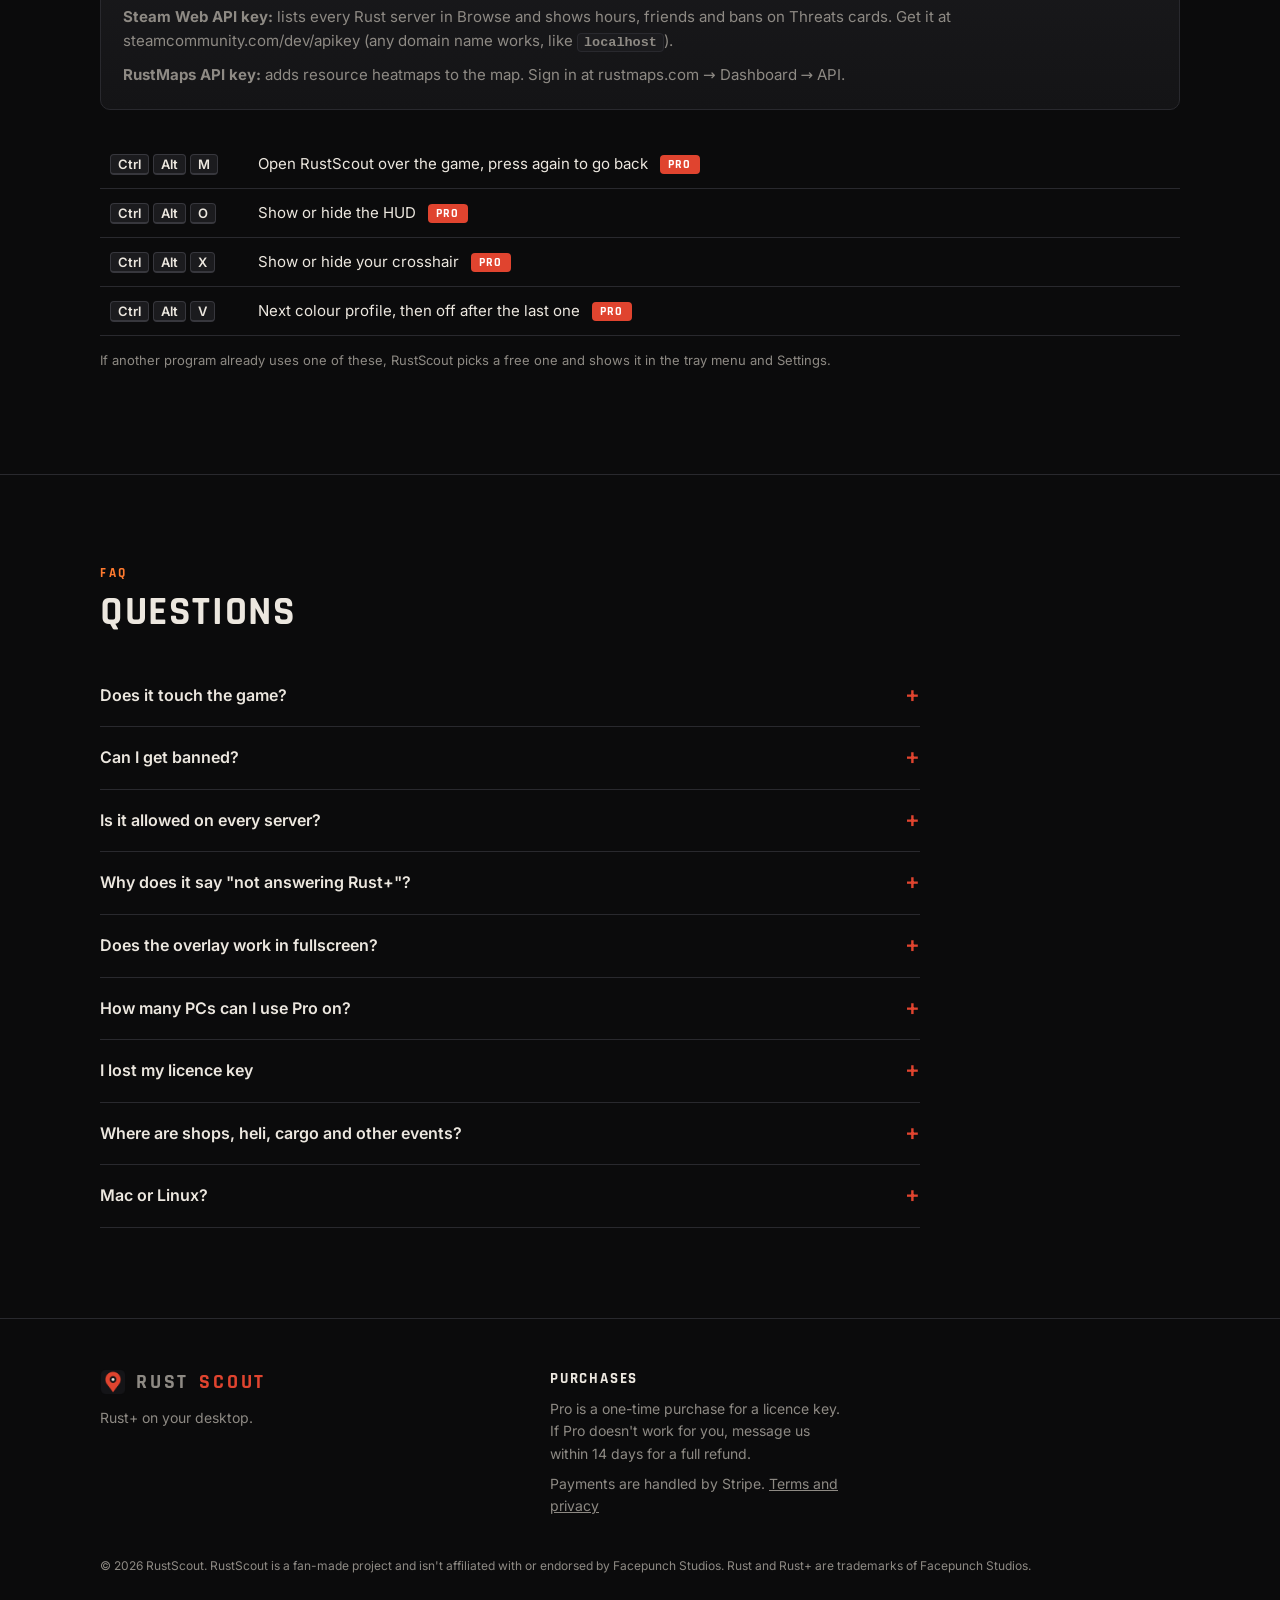
==== commit bbd2f4b7: "Pro page at /pro with feature screenshots, Discord example, comparison table and FAQ" ====
--- a/index.html
+++ b/index.html
@@ -155,7 +155,7 @@
         <div class="links">
             <a href="#features">Features</a>
             <a href="#commands">Commands</a>
-            <a href="#pricing">Pricing</a>
+            <a href="pro/">Pro</a>
             <a href="#setup">Setup</a>
             <a href="#faq">FAQ</a>
         </div>
@@ -303,7 +303,7 @@
                     <li>Themes, backgrounds and fonts</li>
                 </ul>
                 <a class="btn primary" data-buy href="#" style="width:100%">Get Pro</a>
-                <p class="note">Your licence key shows up right after you pay. Paste it into Settings → RustScout Pro.</p>
+                <p class="note">Your licence key shows up right after you pay. Paste it into Settings → RustScout Pro.</p><a class="btn ghost" href="pro/" style="width:100%;margin-top:12px">See everything in Pro →</a>
             </div>
         </div>
     </div>
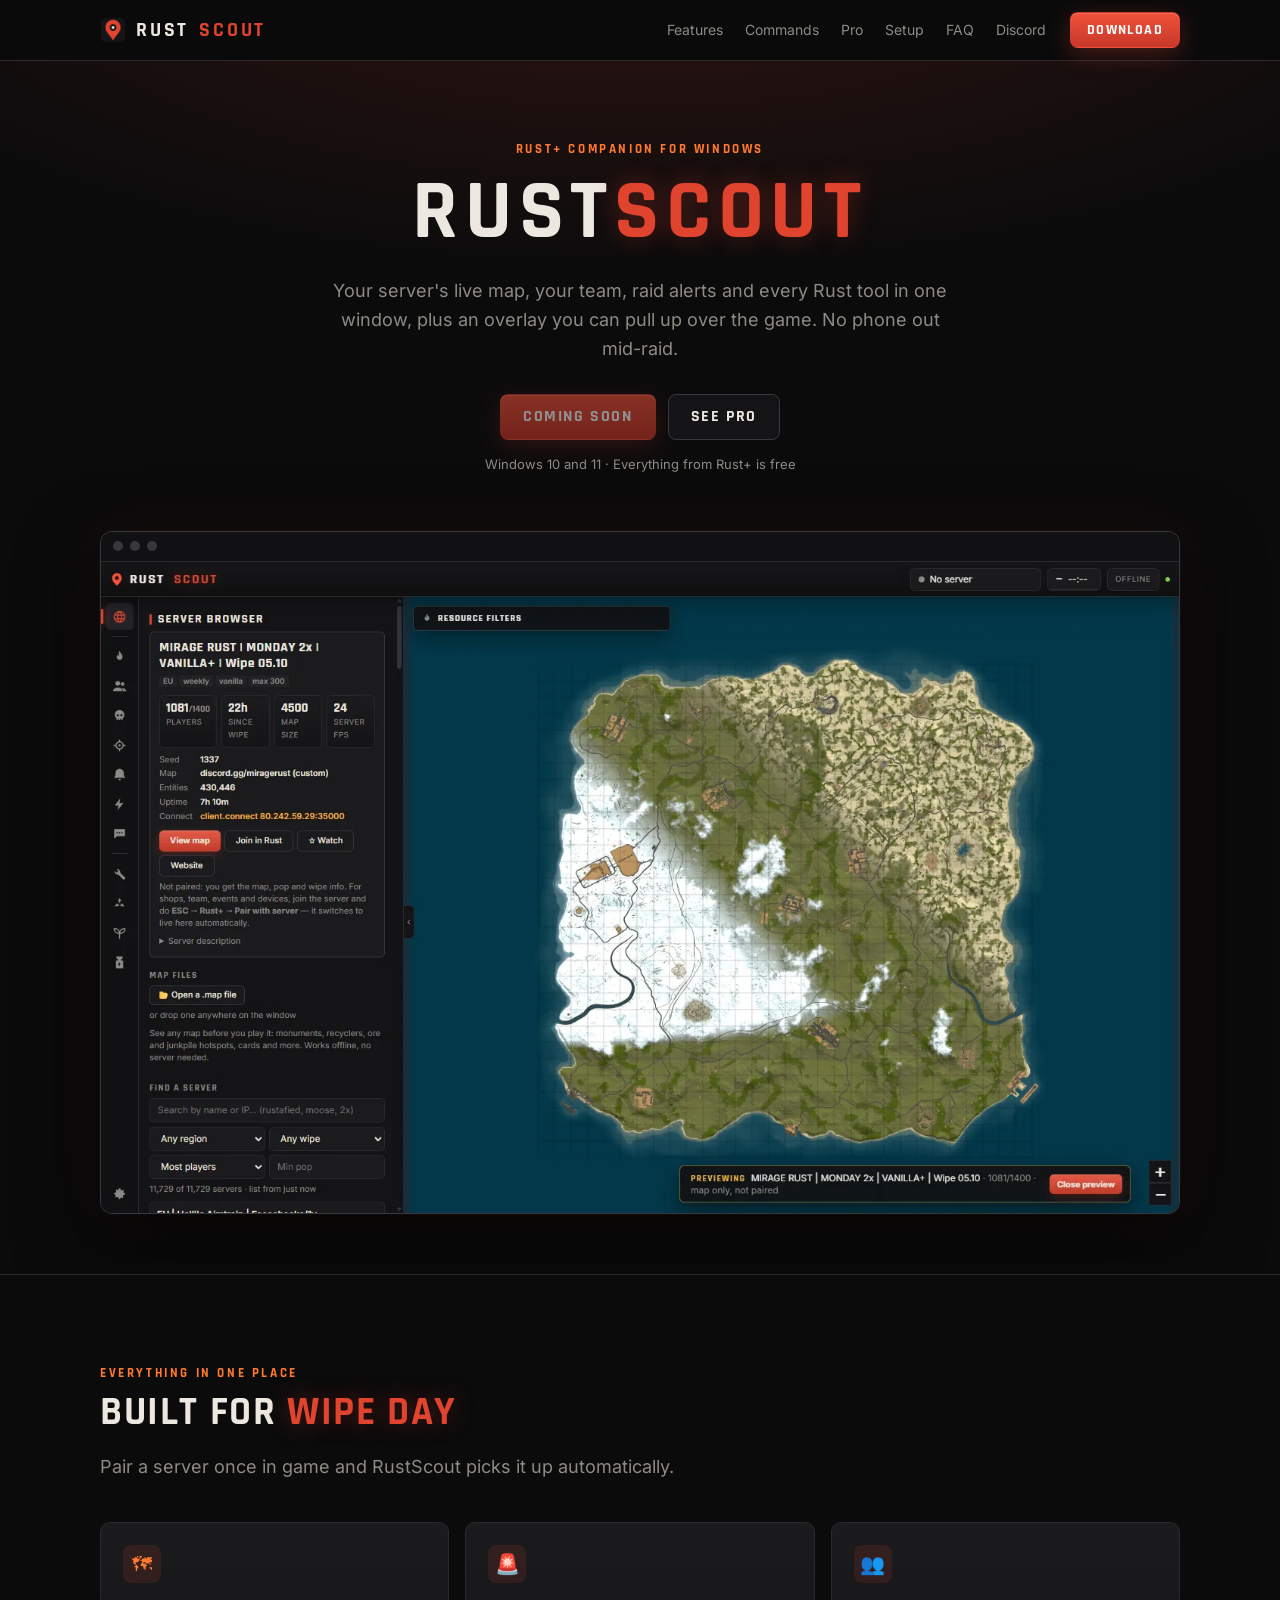
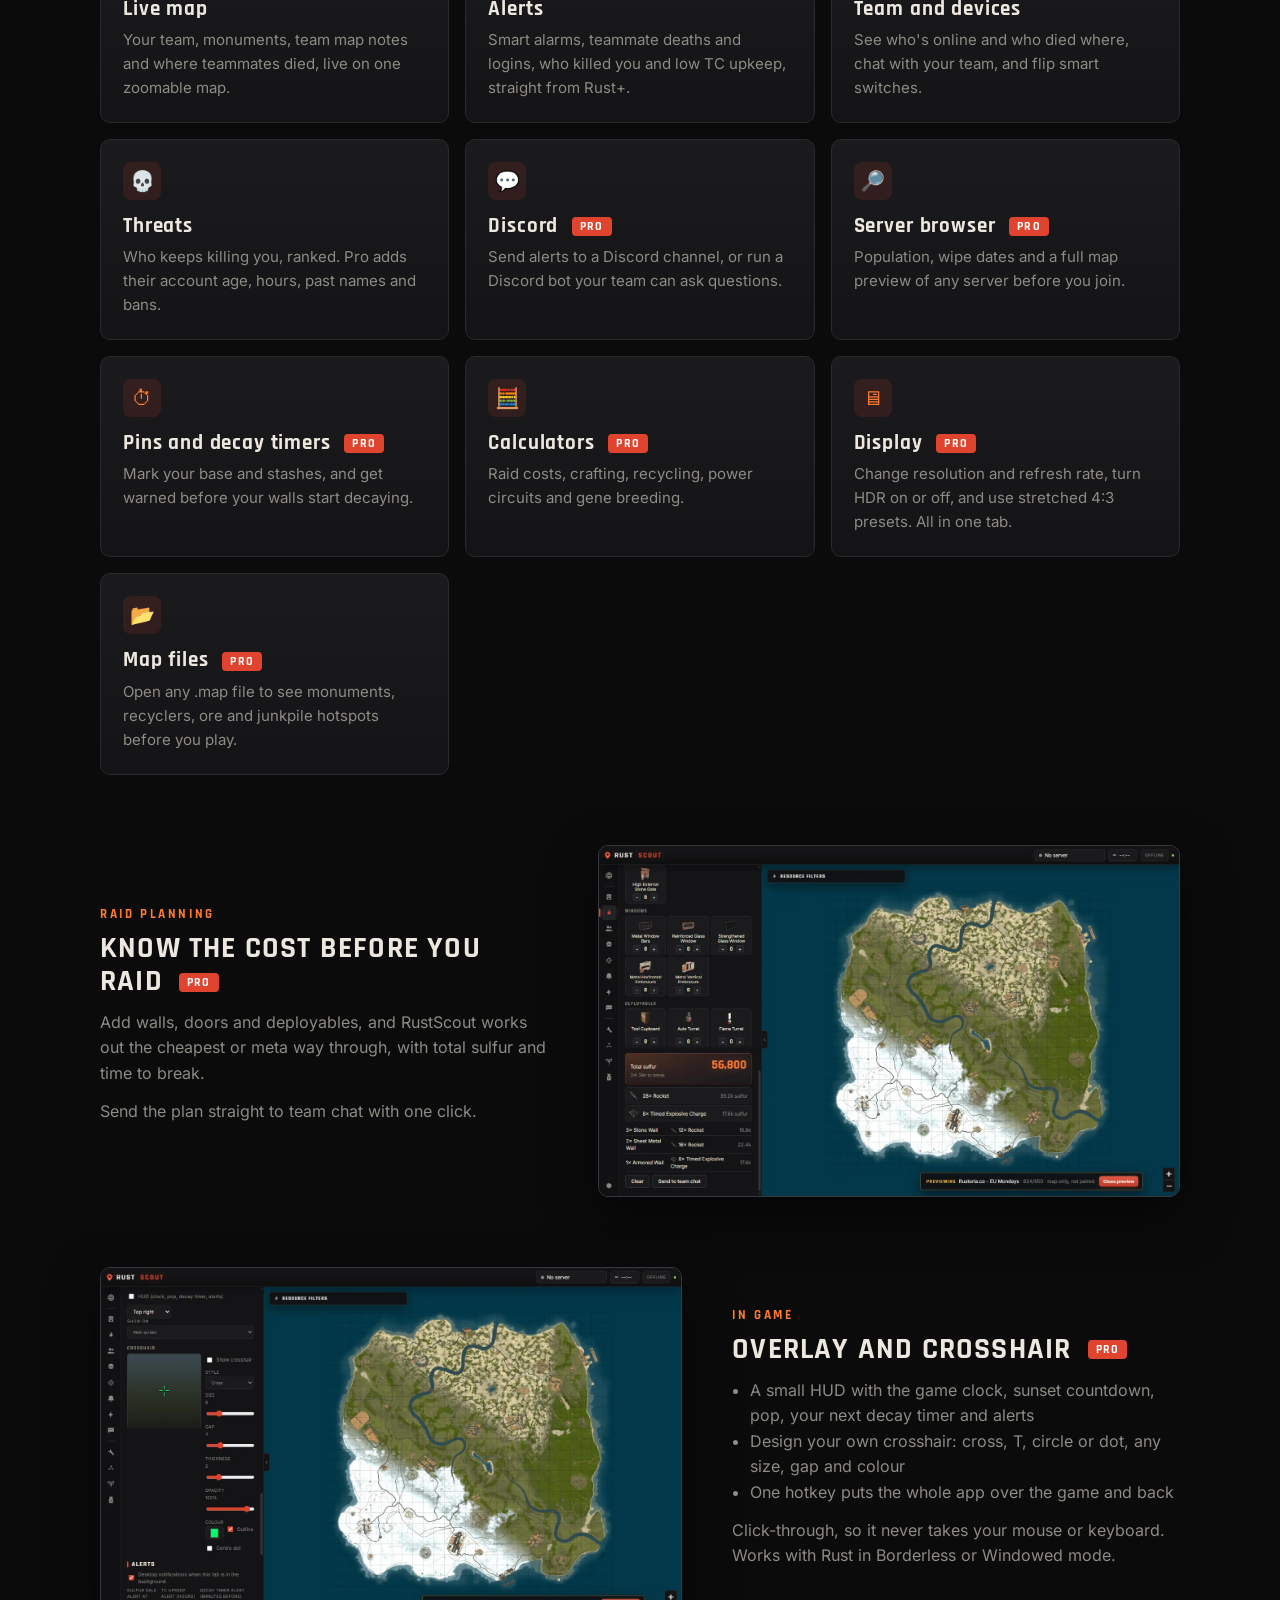
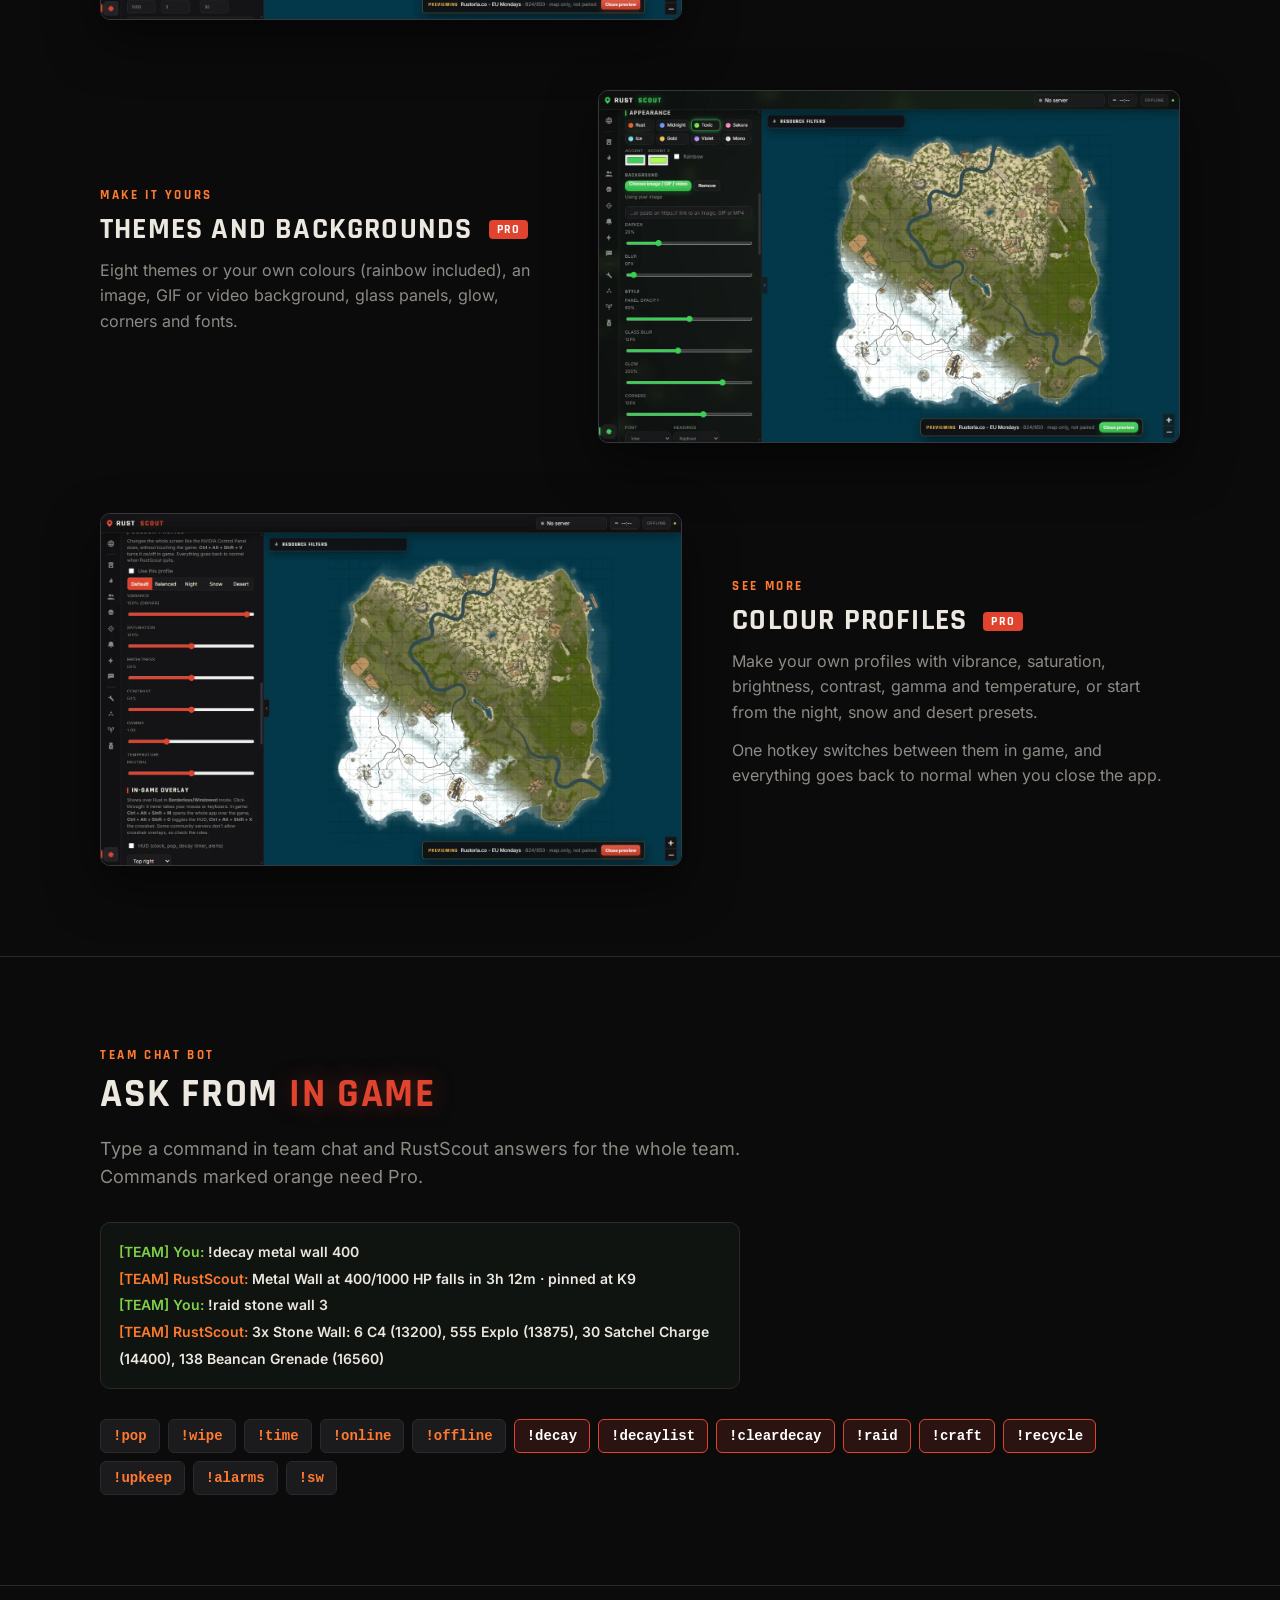
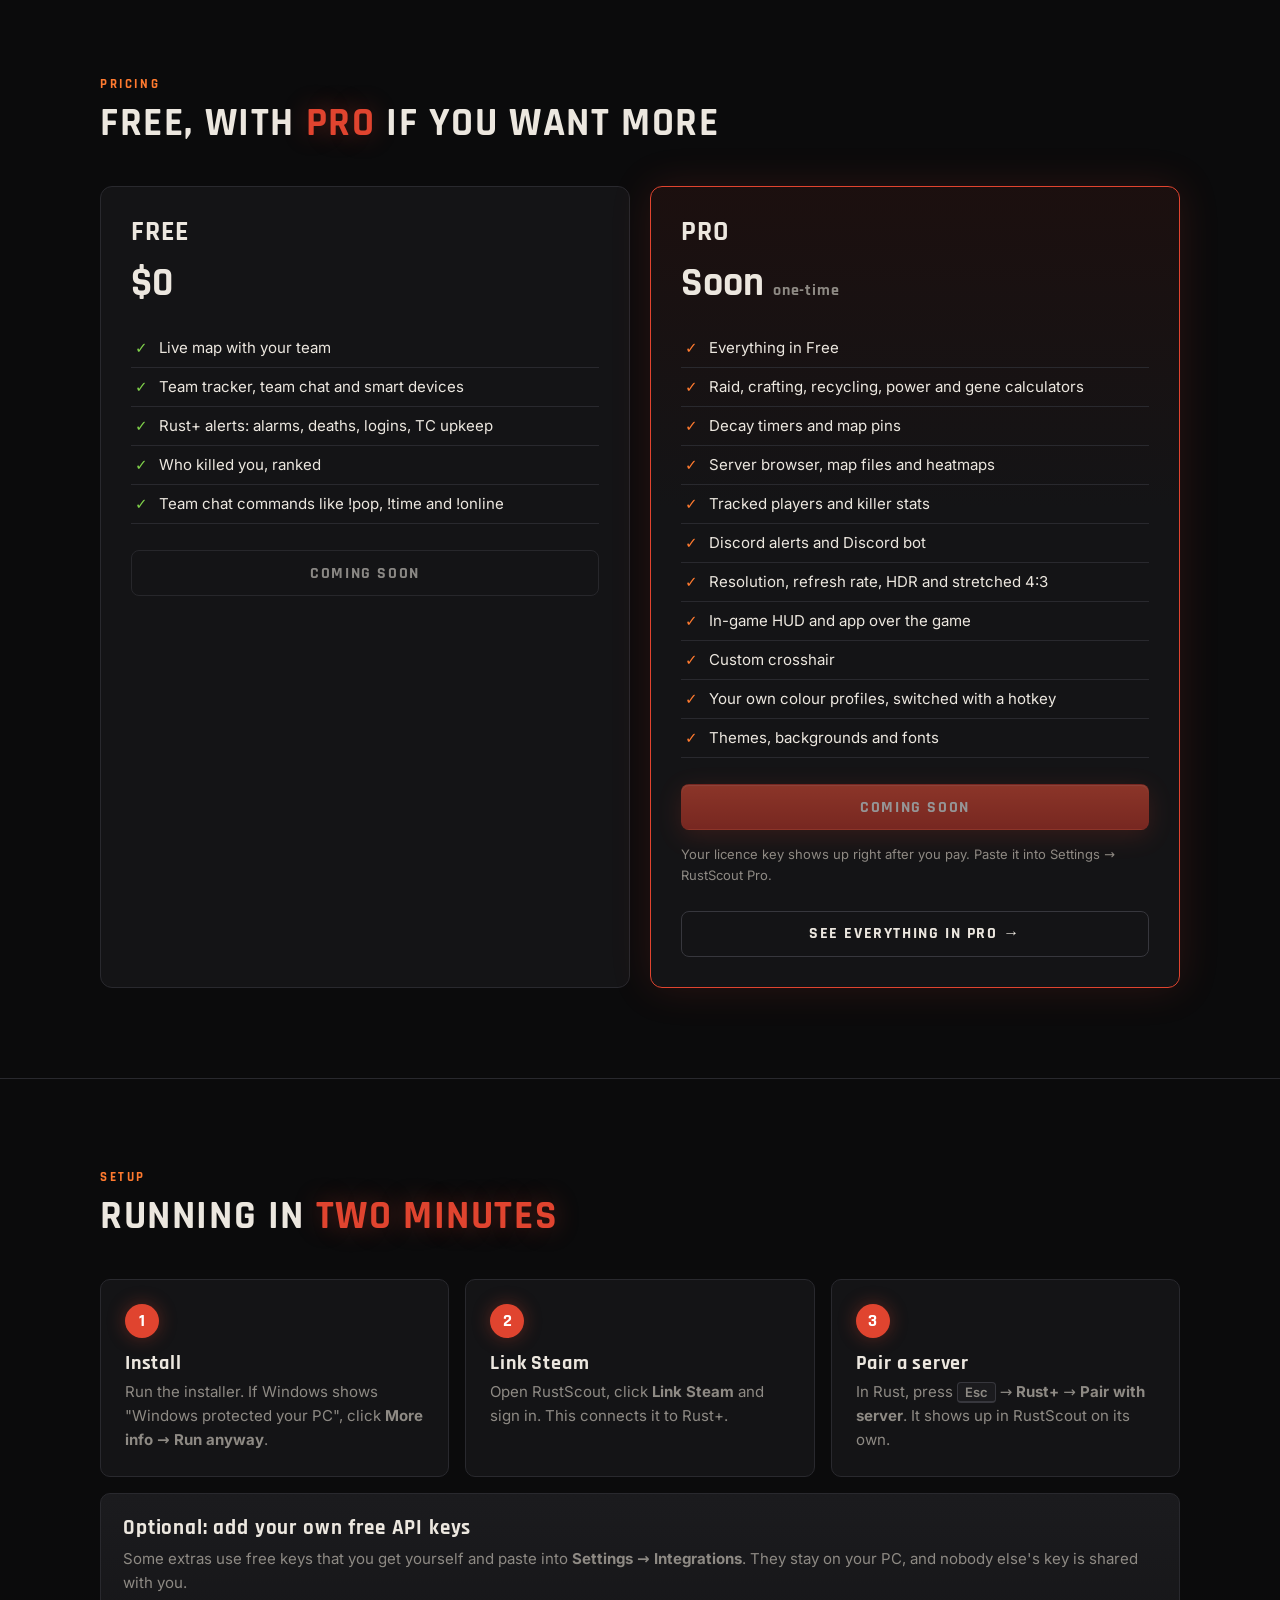
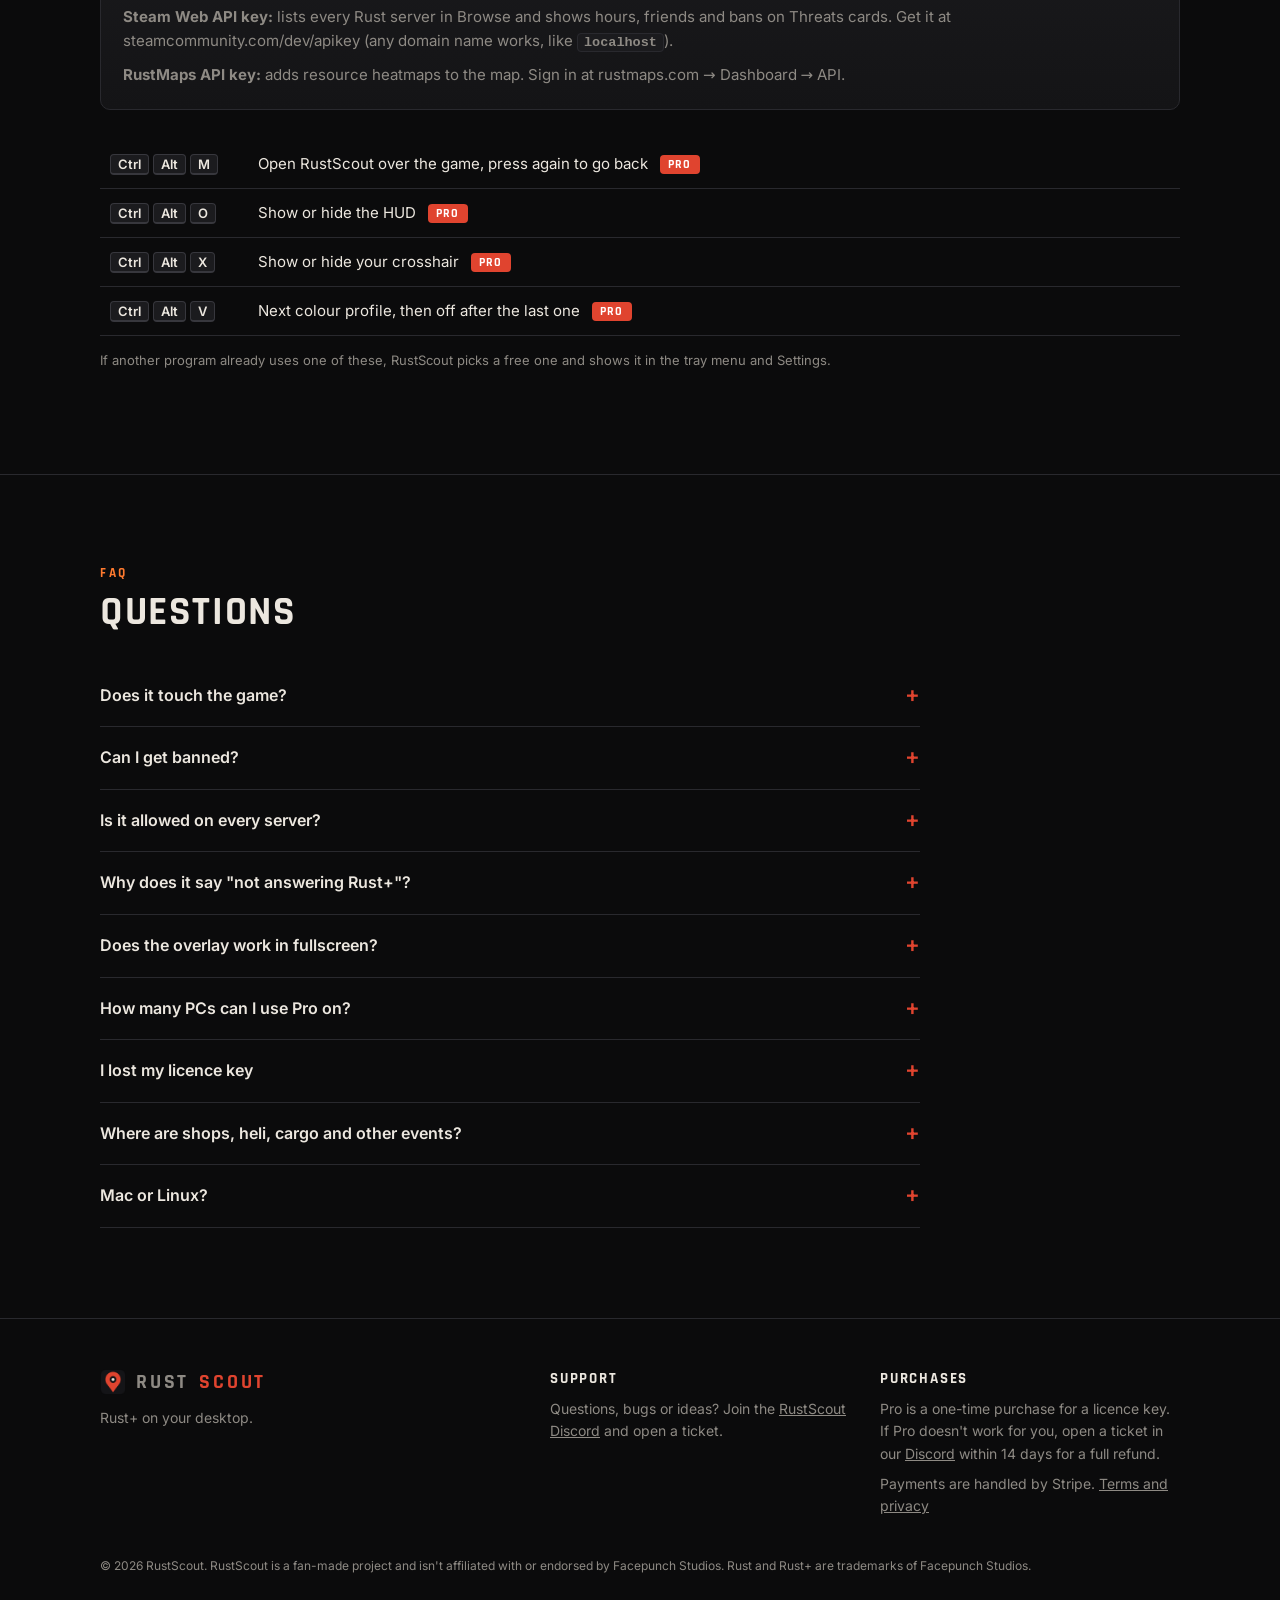
==== commit 553b9216: "Add Discord support links and move scripts out of the page for a stricter CSP" ====
--- a/index.html
+++ b/index.html
@@ -11,7 +11,7 @@
 <meta property="og:url" content="https://rust-scout.app/">
 <meta name="theme-color" content="#0b0b0c">
 <link rel="icon" type="image/png" href="assets/icon.png">
-<meta http-equiv="Content-Security-Policy" content="default-src 'self'; img-src 'self' data:; style-src 'self' 'unsafe-inline'; script-src 'self' 'unsafe-inline'; font-src 'self'; connect-src 'self'; base-uri 'self'; form-action 'none'; object-src 'none'">
+<meta http-equiv="Content-Security-Policy" content="default-src 'self'; img-src 'self' data:; style-src 'self' 'unsafe-inline'; script-src 'self'; font-src 'self'; connect-src 'self'; base-uri 'self'; form-action 'none'; object-src 'none'">
 <meta name="referrer" content="strict-origin-when-cross-origin">
 <link rel="stylesheet" href="assets/fonts.css">
 <style>
@@ -158,6 +158,7 @@
             <a href="pro/">Pro</a>
             <a href="#setup">Setup</a>
             <a href="#faq">FAQ</a>
+            <a href="https://discord.gg/n6wFxEGBqv" target="_blank" rel="noopener">Discord</a>
         </div>
         <a class="btn primary small" data-download href="#download">Download</a>
     </div>
@@ -345,7 +346,7 @@
             <details><summary>Why does it say "not answering Rust+"?</summary><p>That server's Rust+ is down or its Rust+ port is blocked. It's on the server's side, and RustScout reconnects by itself once it's back. Telling the server admins usually gets it fixed.</p></details>
             <details><summary>Does the overlay work in fullscreen?</summary><p>Use Borderless or Windowed mode in Rust's settings. Exclusive fullscreen draws over everything, including overlays.</p></details>
             <details><summary>How many PCs can I use Pro on?</summary><p>One at a time. Each key activates on one PC. Got a new PC? Click <b>Remove key</b> in the app on the old one, then activate it on the new one.</p></details>
-            <details><summary>I lost my licence key</summary><p>Message us with the email you paid with and we'll send it again.</p></details>
+            <details><summary>I lost my licence key</summary><p>Open a ticket in our <a href="https://discord.gg/n6wFxEGBqv" target="_blank" rel="noopener">Discord</a> with the email you paid with and we'll send it again.</p></details>
             <details><summary>Where are shops, heli, cargo and other events?</summary><p>On 6 August 2026 Facepunch removed shops (vending machines) and map events (patrol heli, cargo ship, Chinook, locked crates, explosions, the travelling vendor, oil rigs and airdrops) from Rust+. No companion app can see them anymore, so RustScout doesn't have shop search, sulfur tracking, event timers, event alerts or the chat commands for them. If Facepunch brings that data back, those features come back too.</p></details>
             <details><summary>Mac or Linux?</summary><p>Windows only for now.</p></details>
         </div>
@@ -360,8 +361,12 @@
                 <p style="margin-top:12px">Rust+ on your desktop.</p>
             </div>
             <div>
+                <h4>Support</h4>
+                <p>Questions, bugs or ideas? Join the <a href="https://discord.gg/n6wFxEGBqv" target="_blank" rel="noopener">RustScout Discord</a> and open a ticket.</p>
+            </div>
+            <div>
                 <h4>Purchases</h4>
-                <p>Pro is a one-time purchase for a licence key. If Pro doesn't work for you, message us within 14 days for a full refund.</p>
+                <p>Pro is a one-time purchase for a licence key. If Pro doesn't work for you, open a ticket in our <a href="https://discord.gg/n6wFxEGBqv" target="_blank" rel="noopener">Discord</a> within 14 days for a full refund.</p>
                 <p>Payments are handled by Stripe. <a href="terms.html">Terms and privacy</a></p>
             </div>
         </div>
@@ -369,72 +374,6 @@
     </div>
 </footer>
 
-<script>
-const PROFILES = {
-    Night: { img: 'assets/cmp-night.webp', vib: 65, sat: 100, bri: 54, con: 50, gam: 1.6, temp: -10 },
-    Snow: { img: 'assets/cmp-snow.webp', vib: 60, sat: 105, bri: 46, con: 56, gam: 0.95, temp: 10 },
-    Desert: { img: 'assets/cmp-desert.webp', vib: 75, sat: 115, bri: 48, con: 55, gam: 1, temp: -15 }
-};
-(() => {
-    const box = document.getElementById('compare');
-    if (!box) return;
-    const view = box.querySelector('.cmp-view'), before = box.querySelector('.before'), after = box.querySelector('.after');
-    const cache = {};
-    function grade(p, src, dst) {
-        const t = p.temp / 100, tg = t >= 0 ? [1, 1 - 0.1 * t, 1 - 0.25 * t] : [1 + 0.25 * t, 1 + 0.1 * t, 1];
-        const k = 1 + (p.con - 50) / 100, b = (p.bri - 50) / 100, sat = p.sat / 100 * (1 + (p.vib - 50) / 100);
-        const lut = [0, 1, 2].map(c => Uint8ClampedArray.from({ length: 256 }, (_, i) => {
-            const y = ((Math.pow(i / 255, 1 / p.gam) - 0.5) * k + 0.5 + b) * tg[c];
-            return Math.round(Math.max(0, Math.min(1, y)) * 255);
-        }));
-        const d = src.data, o = dst.data;
-        for (let i = 0; i < d.length; i += 4) {
-            const l = 0.2126 * d[i] + 0.7152 * d[i + 1] + 0.0722 * d[i + 2];
-            for (let c = 0; c < 3; c++) o[i + c] = lut[c][Math.max(0, Math.min(255, Math.round(l + (d[i + c] - l) * sat)))];
-            o[i + 3] = 255;
-        }
-    }
-    function show(name) {
-        const p = PROFILES[name];
-        for (const b of box.querySelectorAll('.cmp-tabs button')) b.classList.toggle('active', b.dataset.p === name);
-        document.getElementById('cmp-note').textContent = `${name} preset: vibrance ${p.vib}%, saturation ${p.sat}%, brightness ${p.bri}%, contrast ${p.con}%, gamma ${p.gam.toFixed(2)}, ${p.temp === 0 ? 'neutral' : p.temp < 0 ? 'cooler' : 'warmer'}. Make your own in the app.`;
-        const draw = img => {
-            const w = Math.min(1600, img.naturalWidth), h = Math.round(w * img.naturalHeight / img.naturalWidth);
-            for (const c of [before, after]) { c.width = w; c.height = h; }
-            const bx = before.getContext('2d', { willReadFrequently: true });
-            bx.drawImage(img, 0, 0, w, h);
-            const src = bx.getImageData(0, 0, w, h), out = after.getContext('2d').createImageData(w, h);
-            grade(p, src, out);
-            after.getContext('2d').putImageData(out, 0, 0);
-            view.style.aspectRatio = `${w} / ${h}`;
-        };
-        if (cache[p.img]) return draw(cache[p.img]);
-        const img = new Image();
-        img.onload = () => { cache[p.img] = img; draw(img); };
-        img.src = p.img;
-    }
-    const range = box.querySelector('.cmp-range');
-    range.oninput = () => view.style.setProperty('--pos', `${range.value}%`);
-    for (const b of box.querySelectorAll('.cmp-tabs button')) b.onclick = () => show(b.dataset.p);
-    const probe = new Image();
-    probe.onload = () => { box.hidden = false; document.getElementById('compare-fallback').remove(); show('Night'); };
-    probe.src = PROFILES.Night.img;
-})();
-
-const DOWNLOAD_URL = '';
-const BUY_URL = '';
-const PRICE = '';
-
-for (const a of document.querySelectorAll('[data-download]')) {
-    if (DOWNLOAD_URL) a.href = DOWNLOAD_URL;
-    else if (a.closest('.plan, .cta')) { a.textContent = 'Coming soon'; a.setAttribute('aria-disabled', 'true'); }
-}
-for (const a of document.querySelectorAll('[data-buy]')) {
-    if (BUY_URL) a.href = BUY_URL;
-    else { a.textContent = 'Coming soon'; a.setAttribute('aria-disabled', 'true'); }
-}
-for (const el of document.querySelectorAll('[data-price]')) el.textContent = PRICE || 'Soon';
-for (const el of document.querySelectorAll('[data-year]')) el.textContent = new Date().getFullYear();
-</script>
+<script src="assets/site.js"></script>
 </body>
 </html>
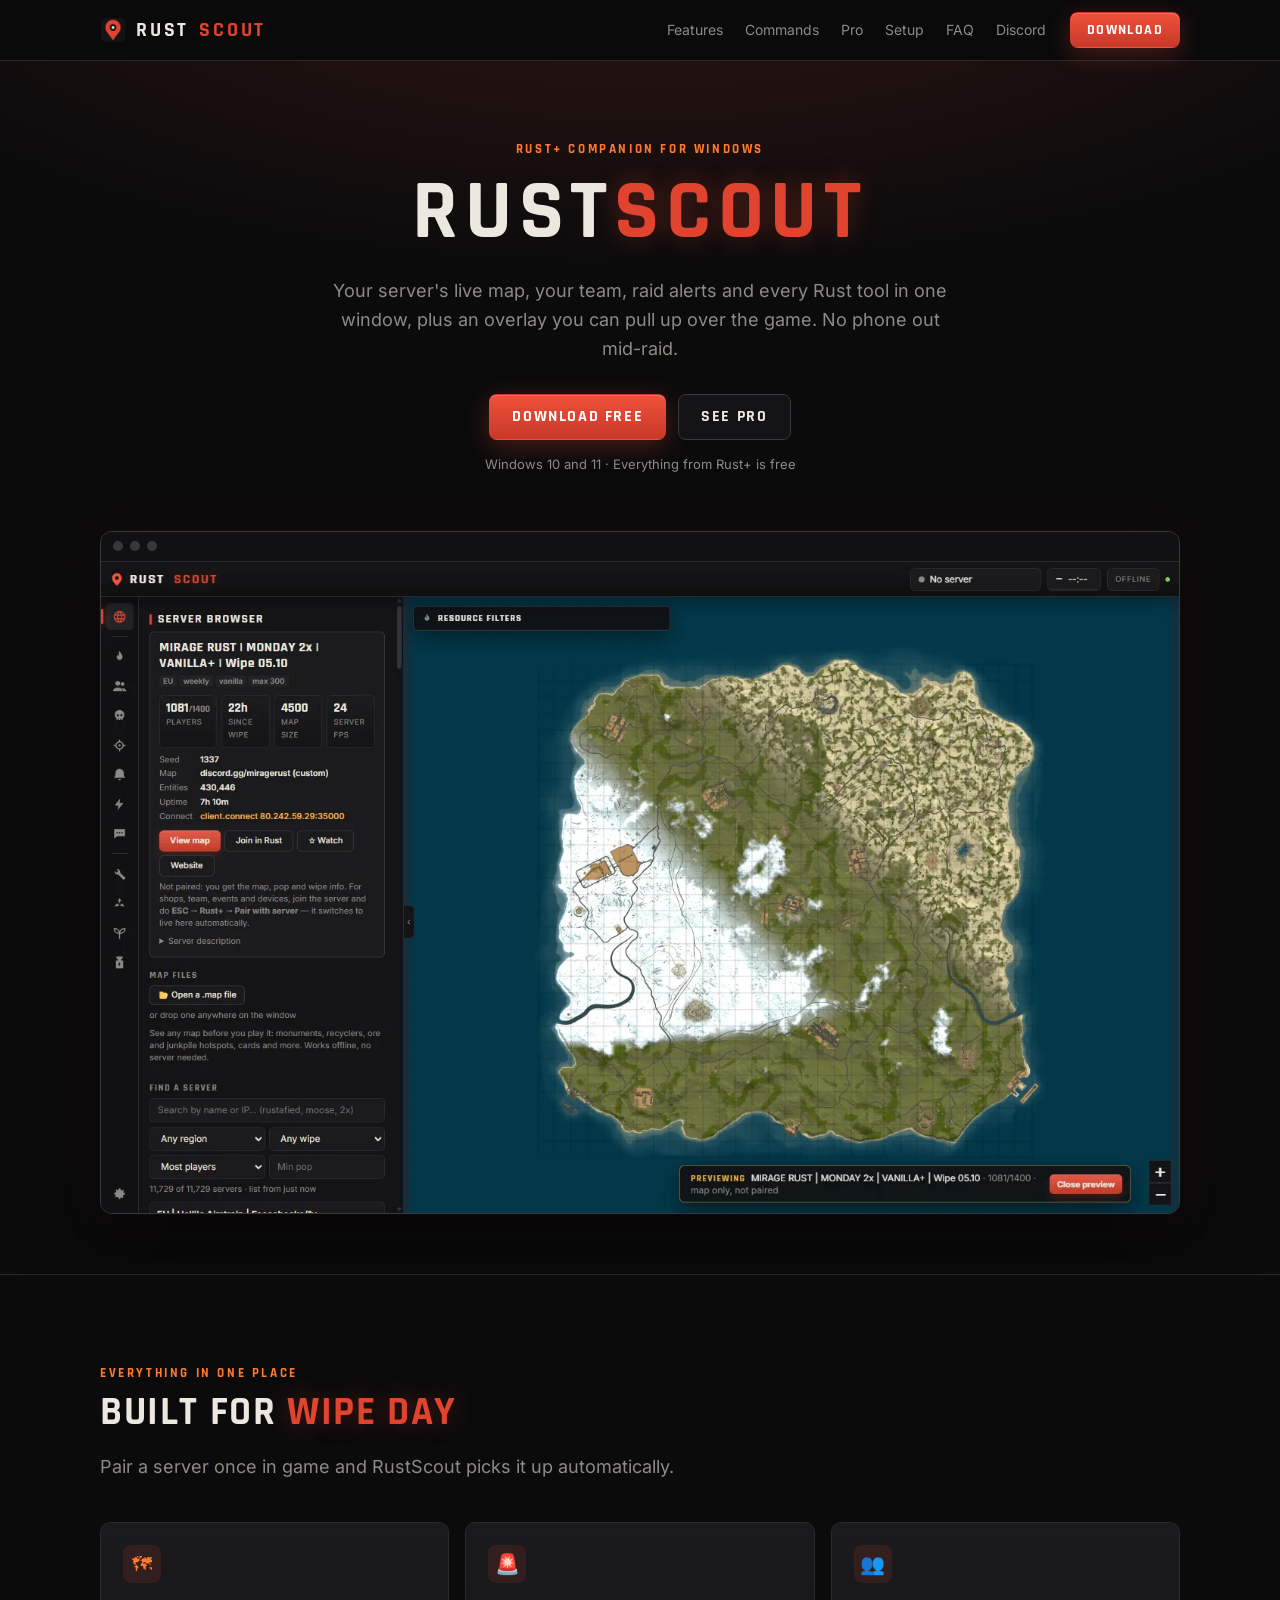
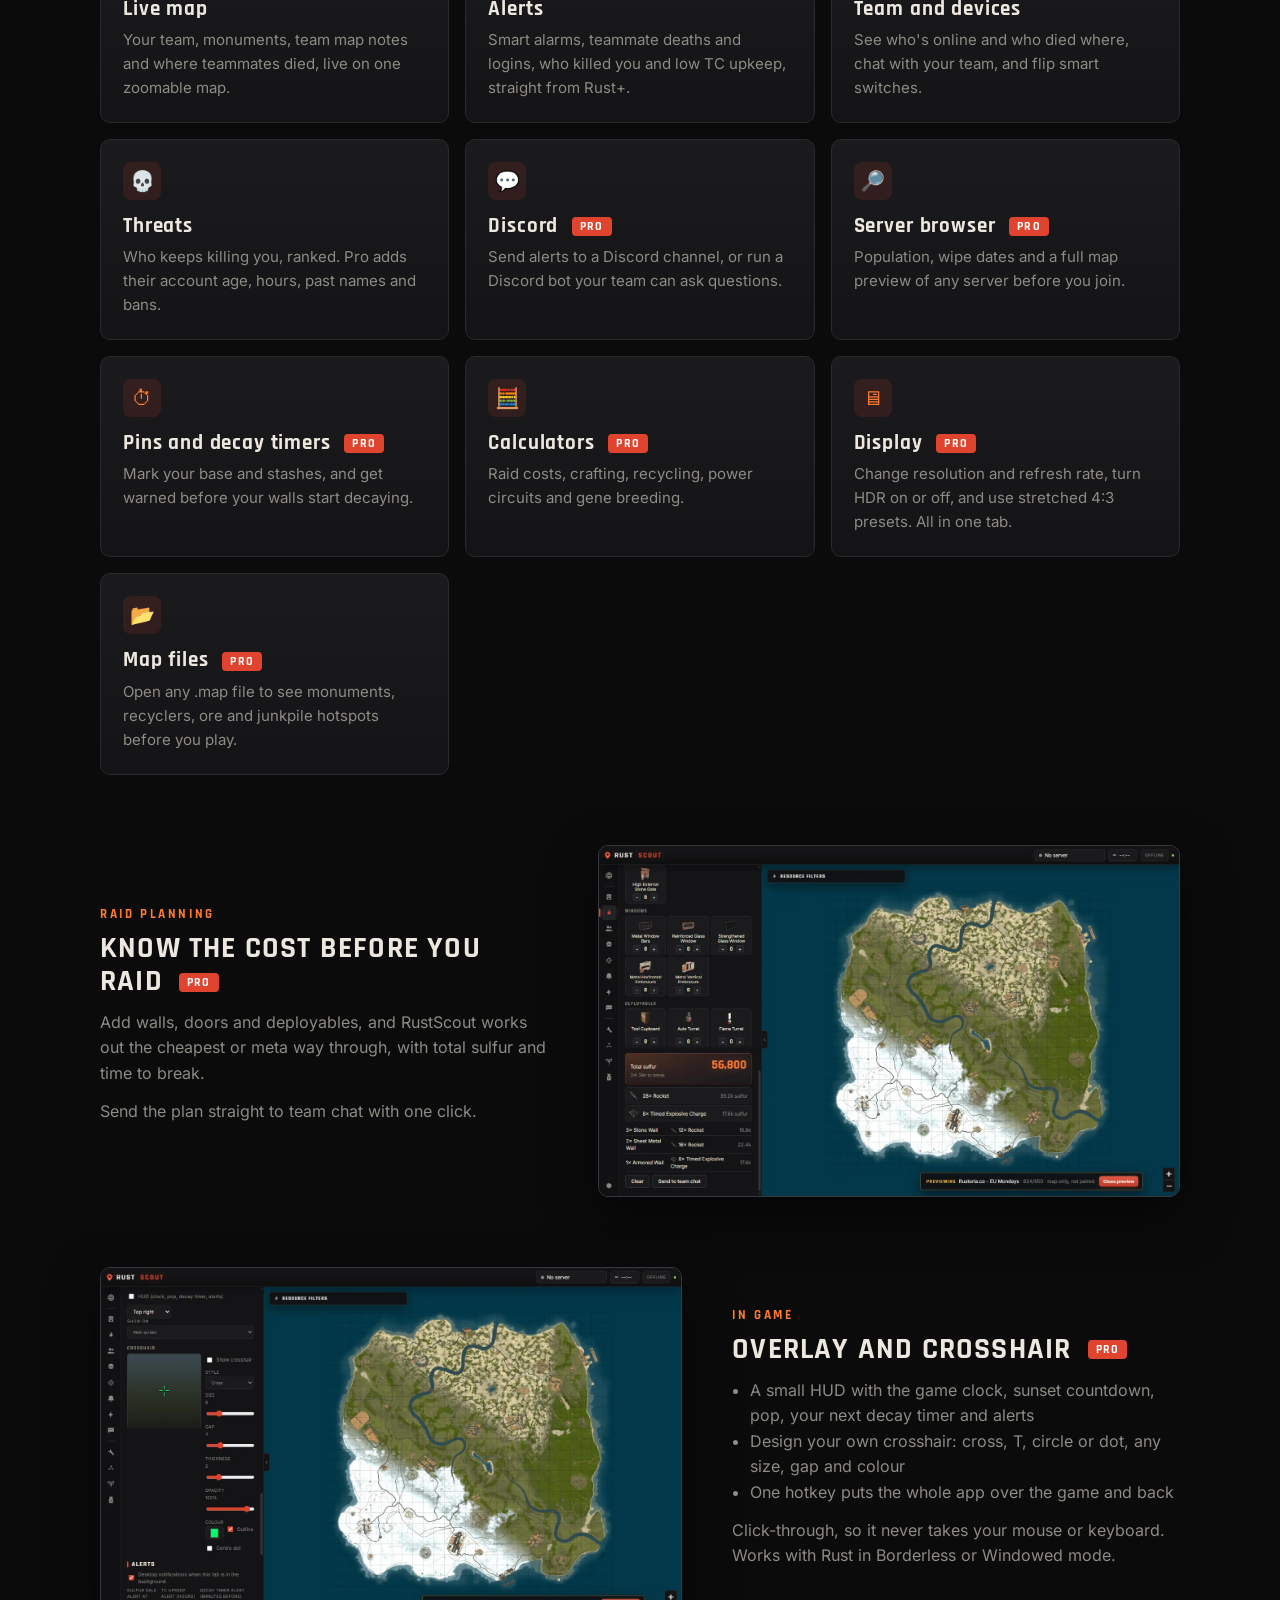
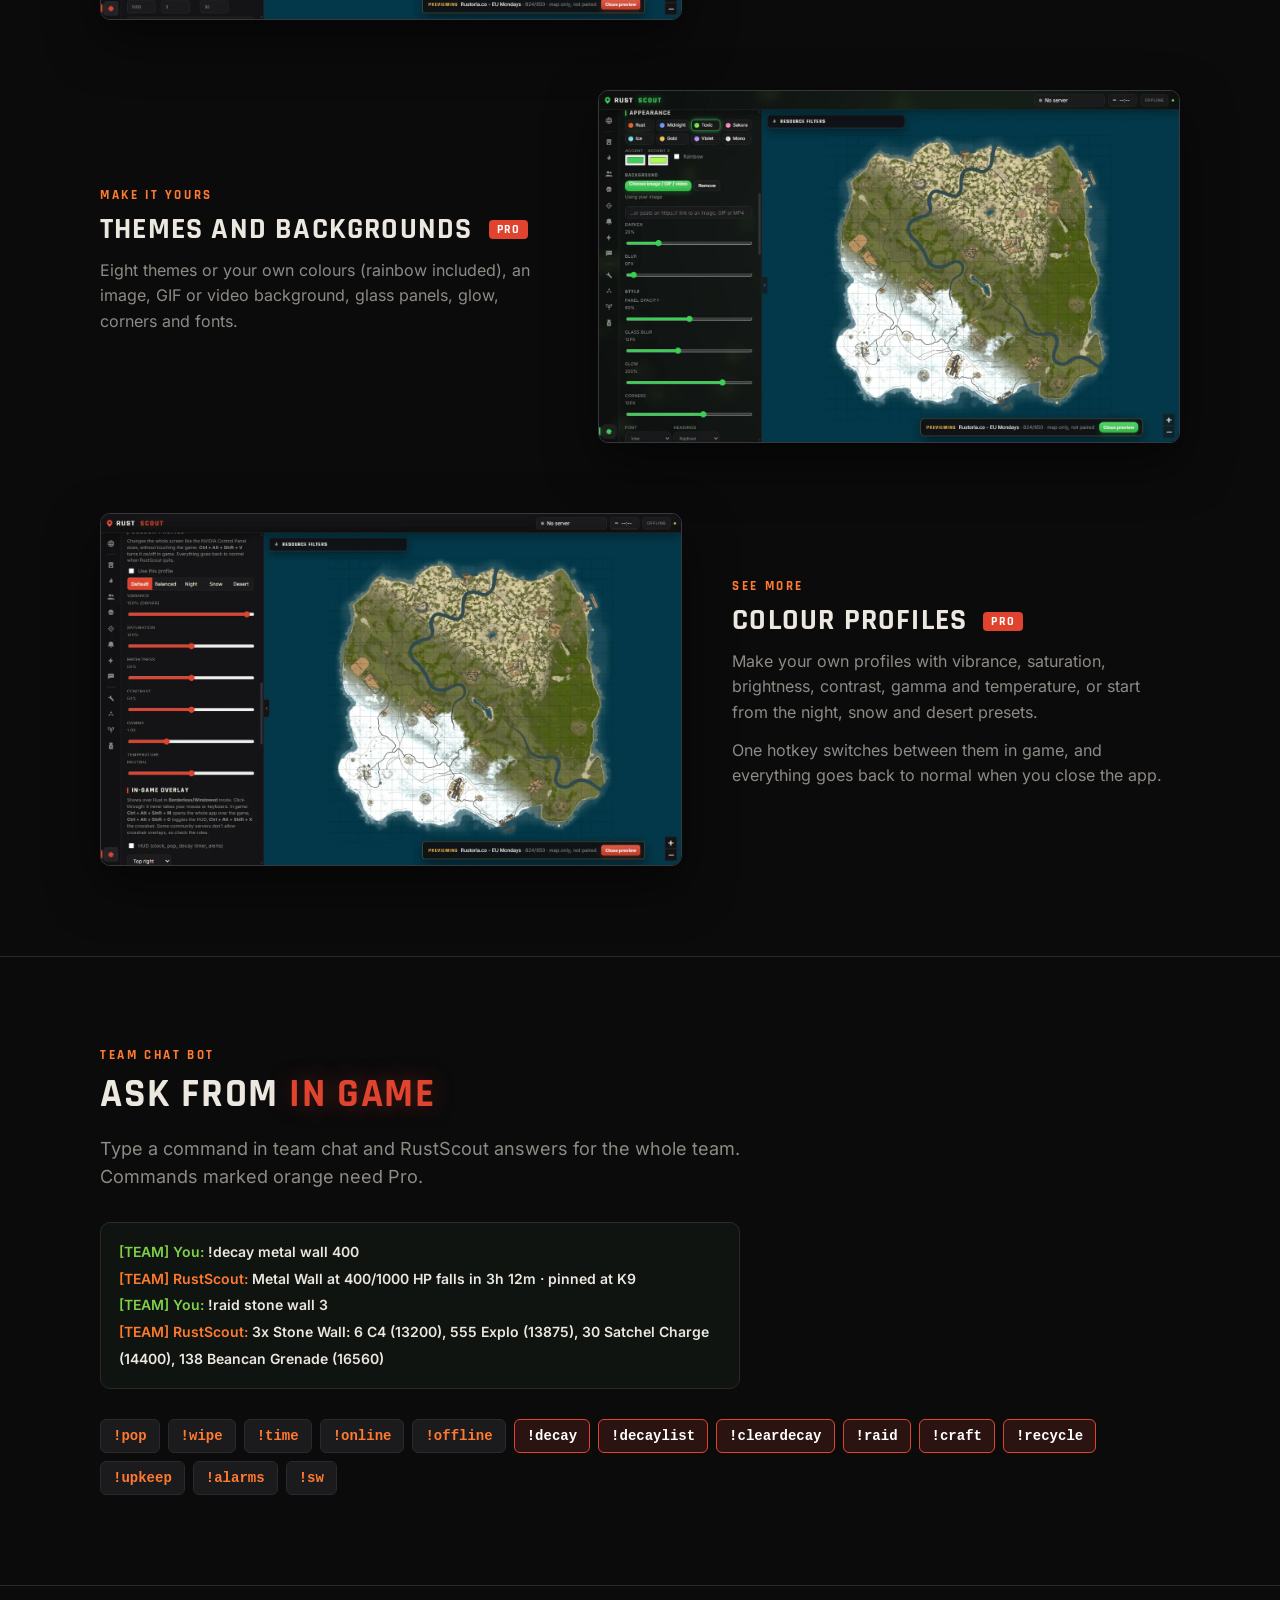
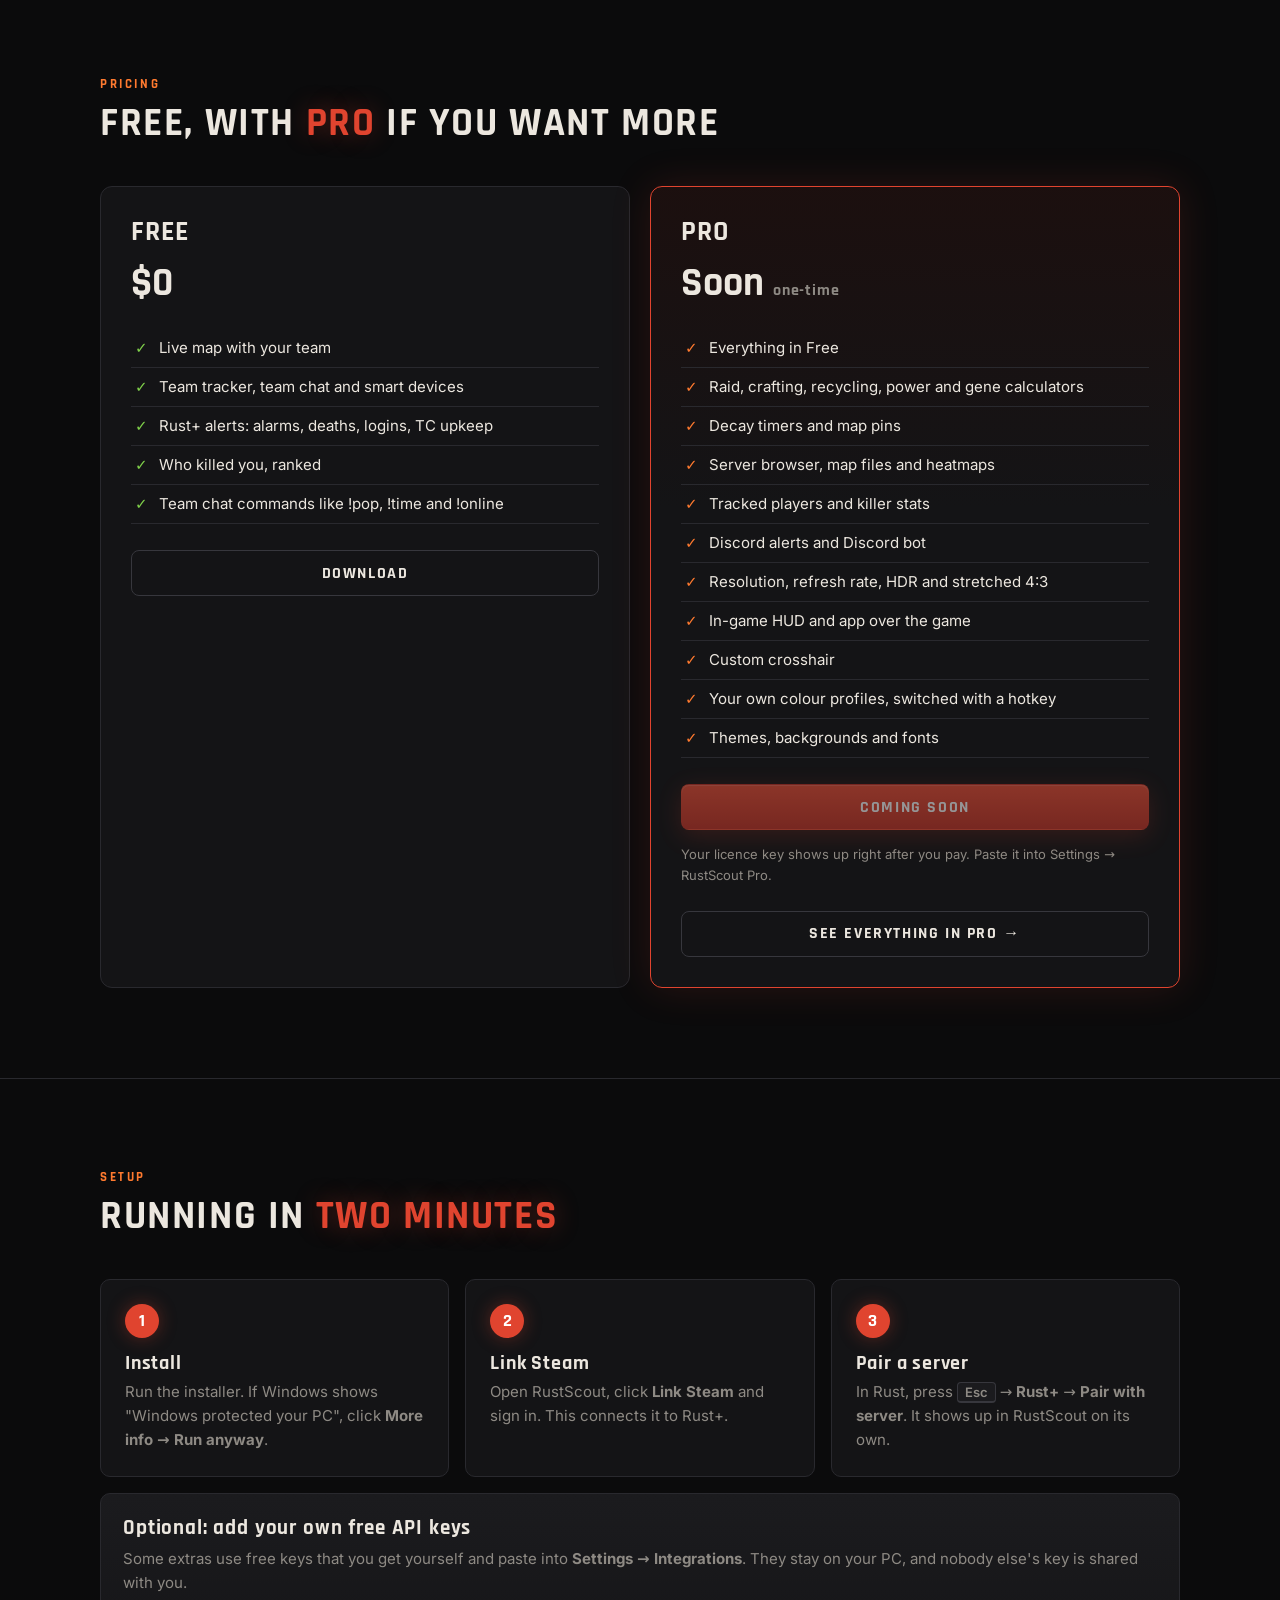
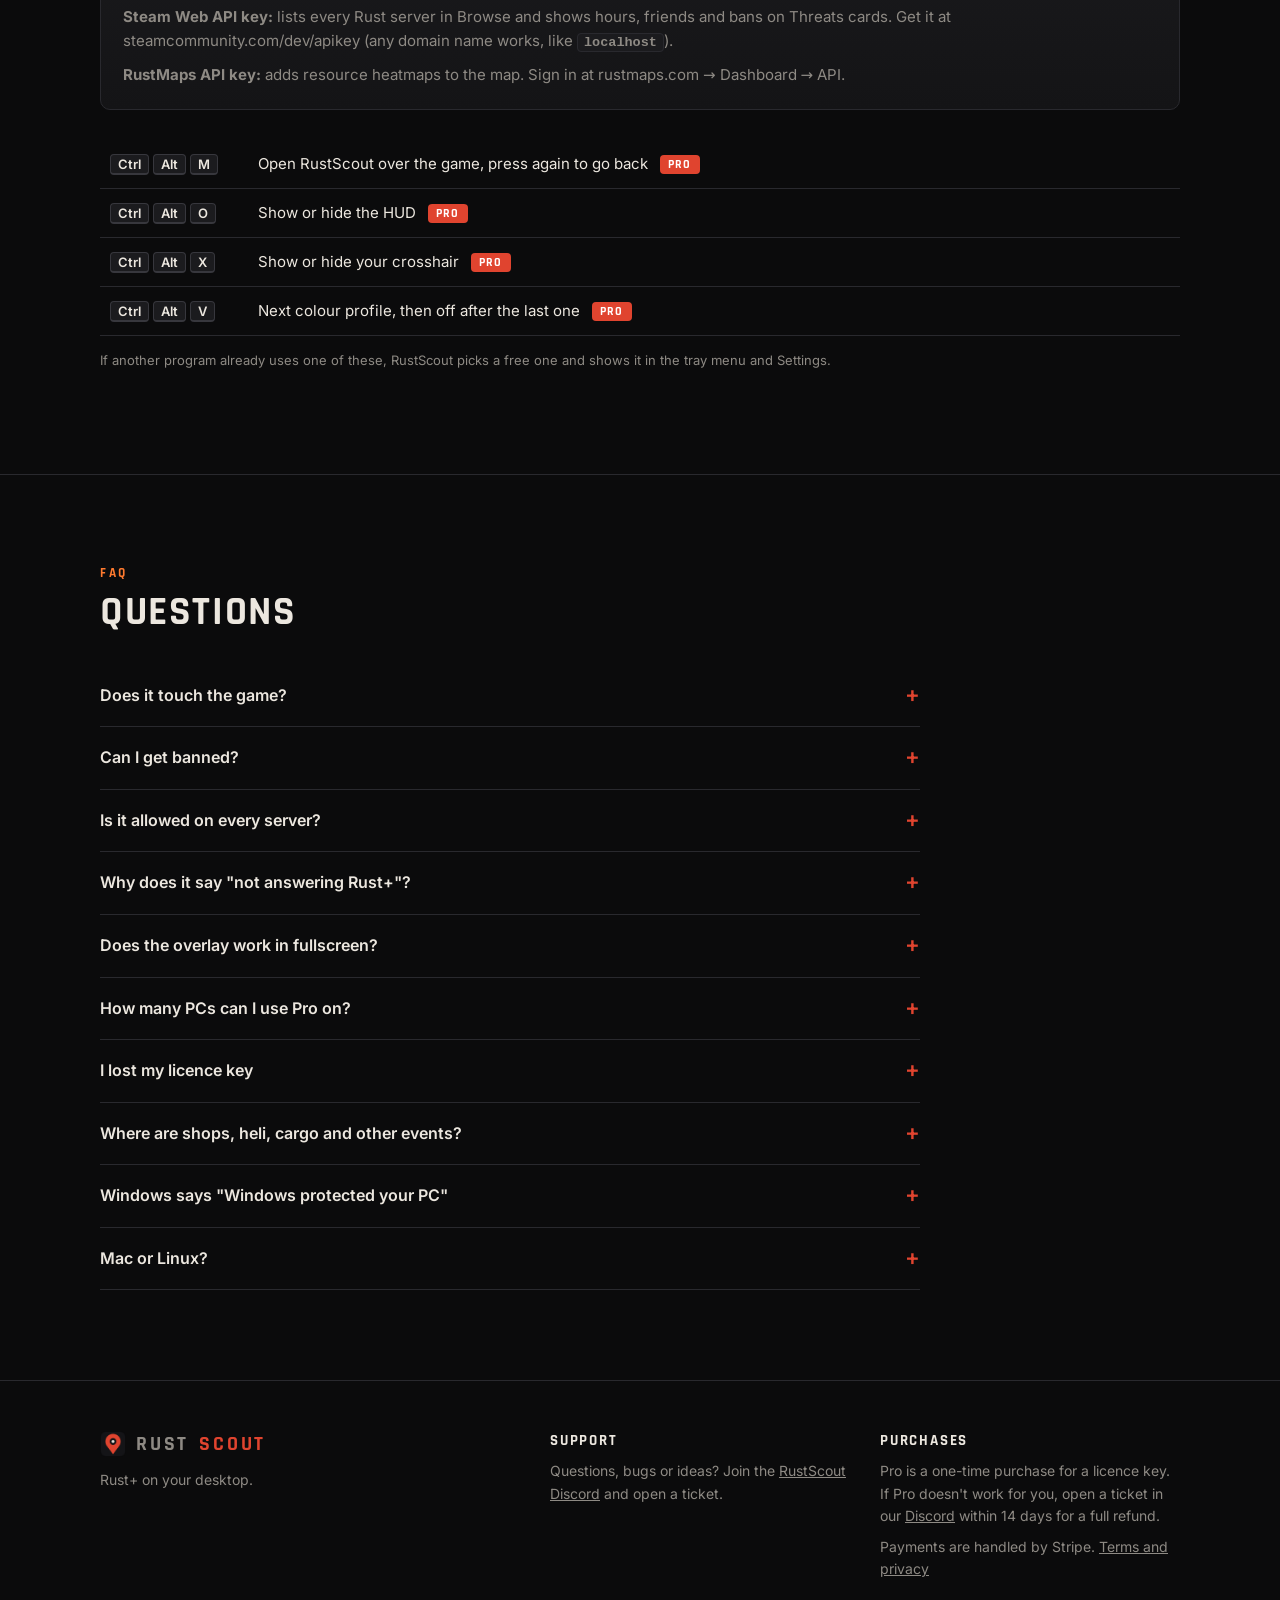
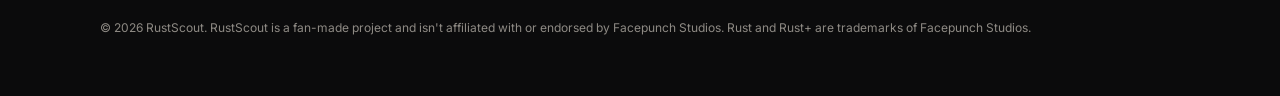
==== commit 27ee42a6: "Free version download is live" ====
--- a/index.html
+++ b/index.html
@@ -348,6 +348,7 @@
             <details><summary>How many PCs can I use Pro on?</summary><p>One at a time. Each key activates on one PC. Got a new PC? Click <b>Remove key</b> in the app on the old one, then activate it on the new one.</p></details>
             <details><summary>I lost my licence key</summary><p>Open a ticket in our <a href="https://discord.gg/n6wFxEGBqv" target="_blank" rel="noopener">Discord</a> with the email you paid with and we'll send it again.</p></details>
             <details><summary>Where are shops, heli, cargo and other events?</summary><p>On 6 August 2026 Facepunch removed shops (vending machines) and map events (patrol heli, cargo ship, Chinook, locked crates, explosions, the travelling vendor, oil rigs and airdrops) from Rust+. No companion app can see them anymore, so RustScout doesn't have shop search, sulfur tracking, event timers, event alerts or the chat commands for them. If Facepunch brings that data back, those features come back too.</p></details>
+            <details><summary>Windows says "Windows protected your PC"</summary><p>That's SmartScreen. It shows for apps that aren't code-signed yet, which RustScout isn't. Click <b>More info</b>, then <b>Run anyway</b>. The installer comes straight from our GitHub releases.</p></details>
             <details><summary>Mac or Linux?</summary><p>Windows only for now.</p></details>
         </div>
     </div>
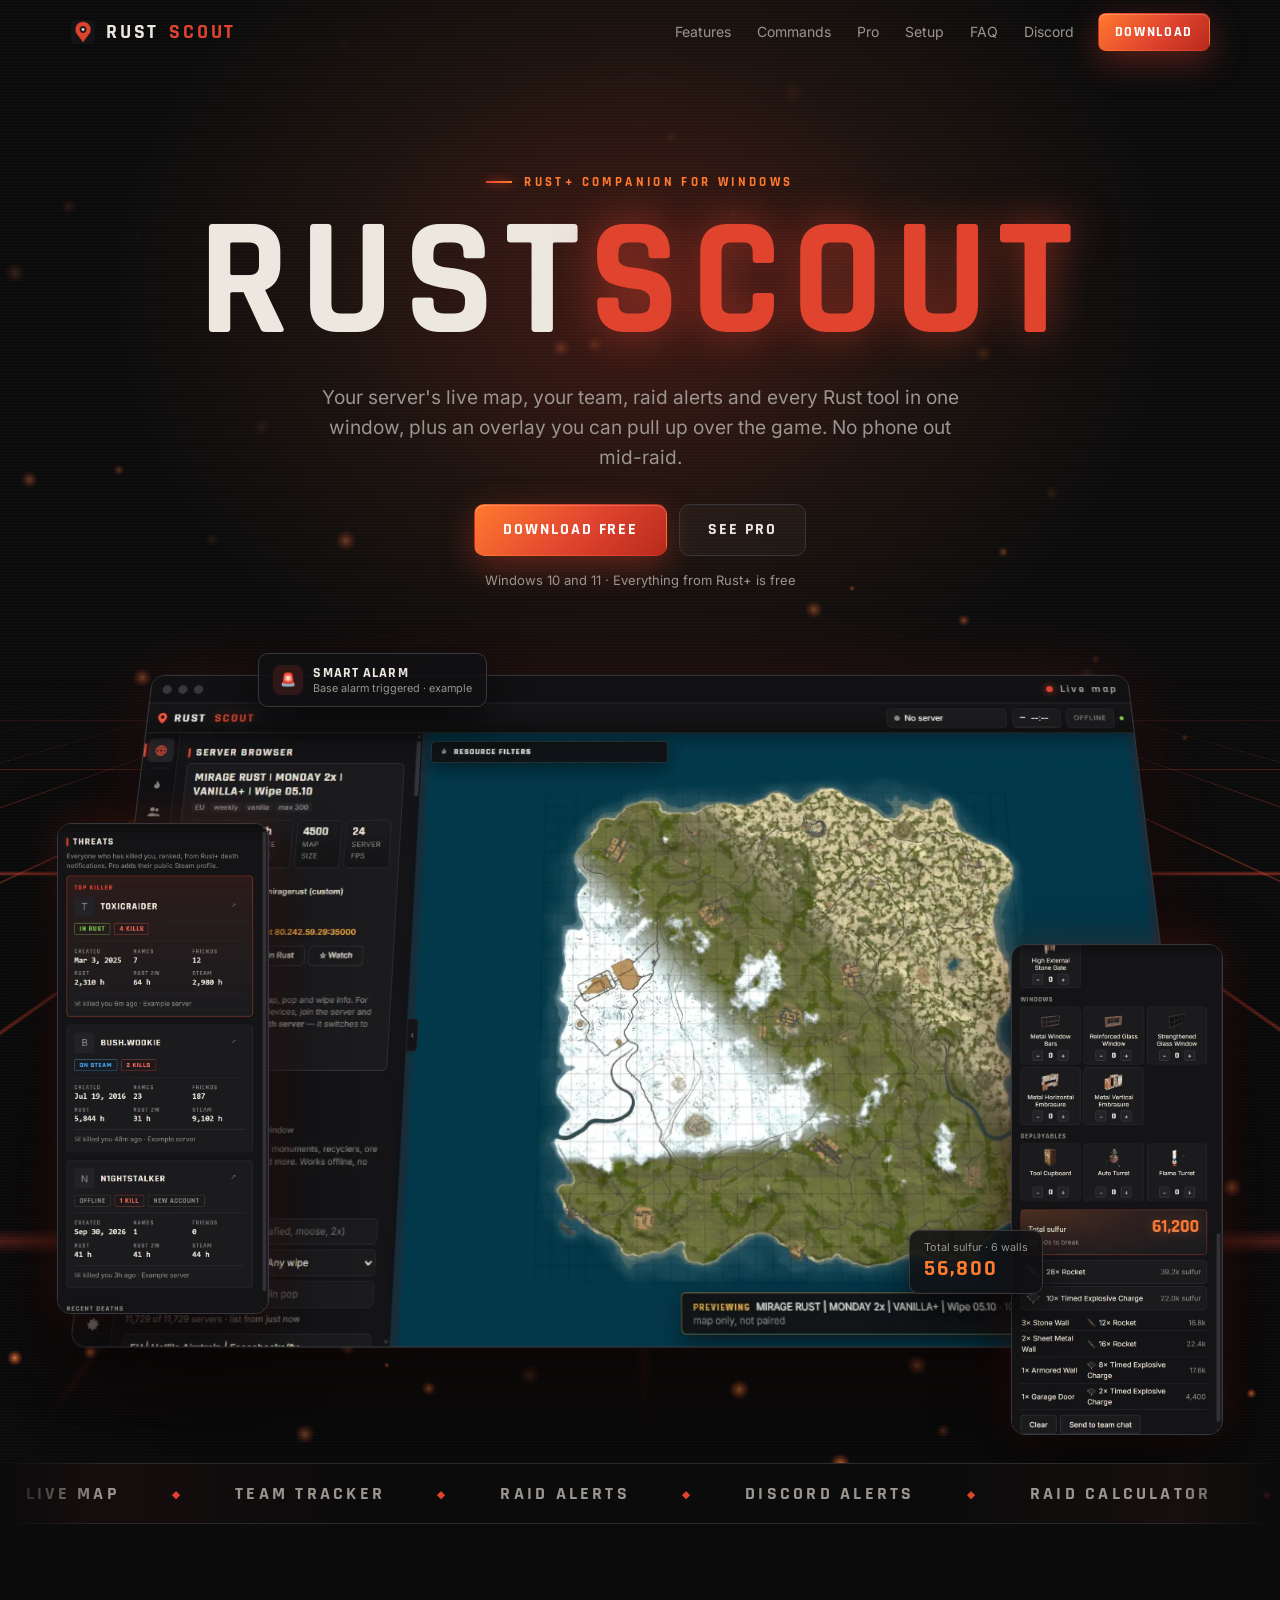
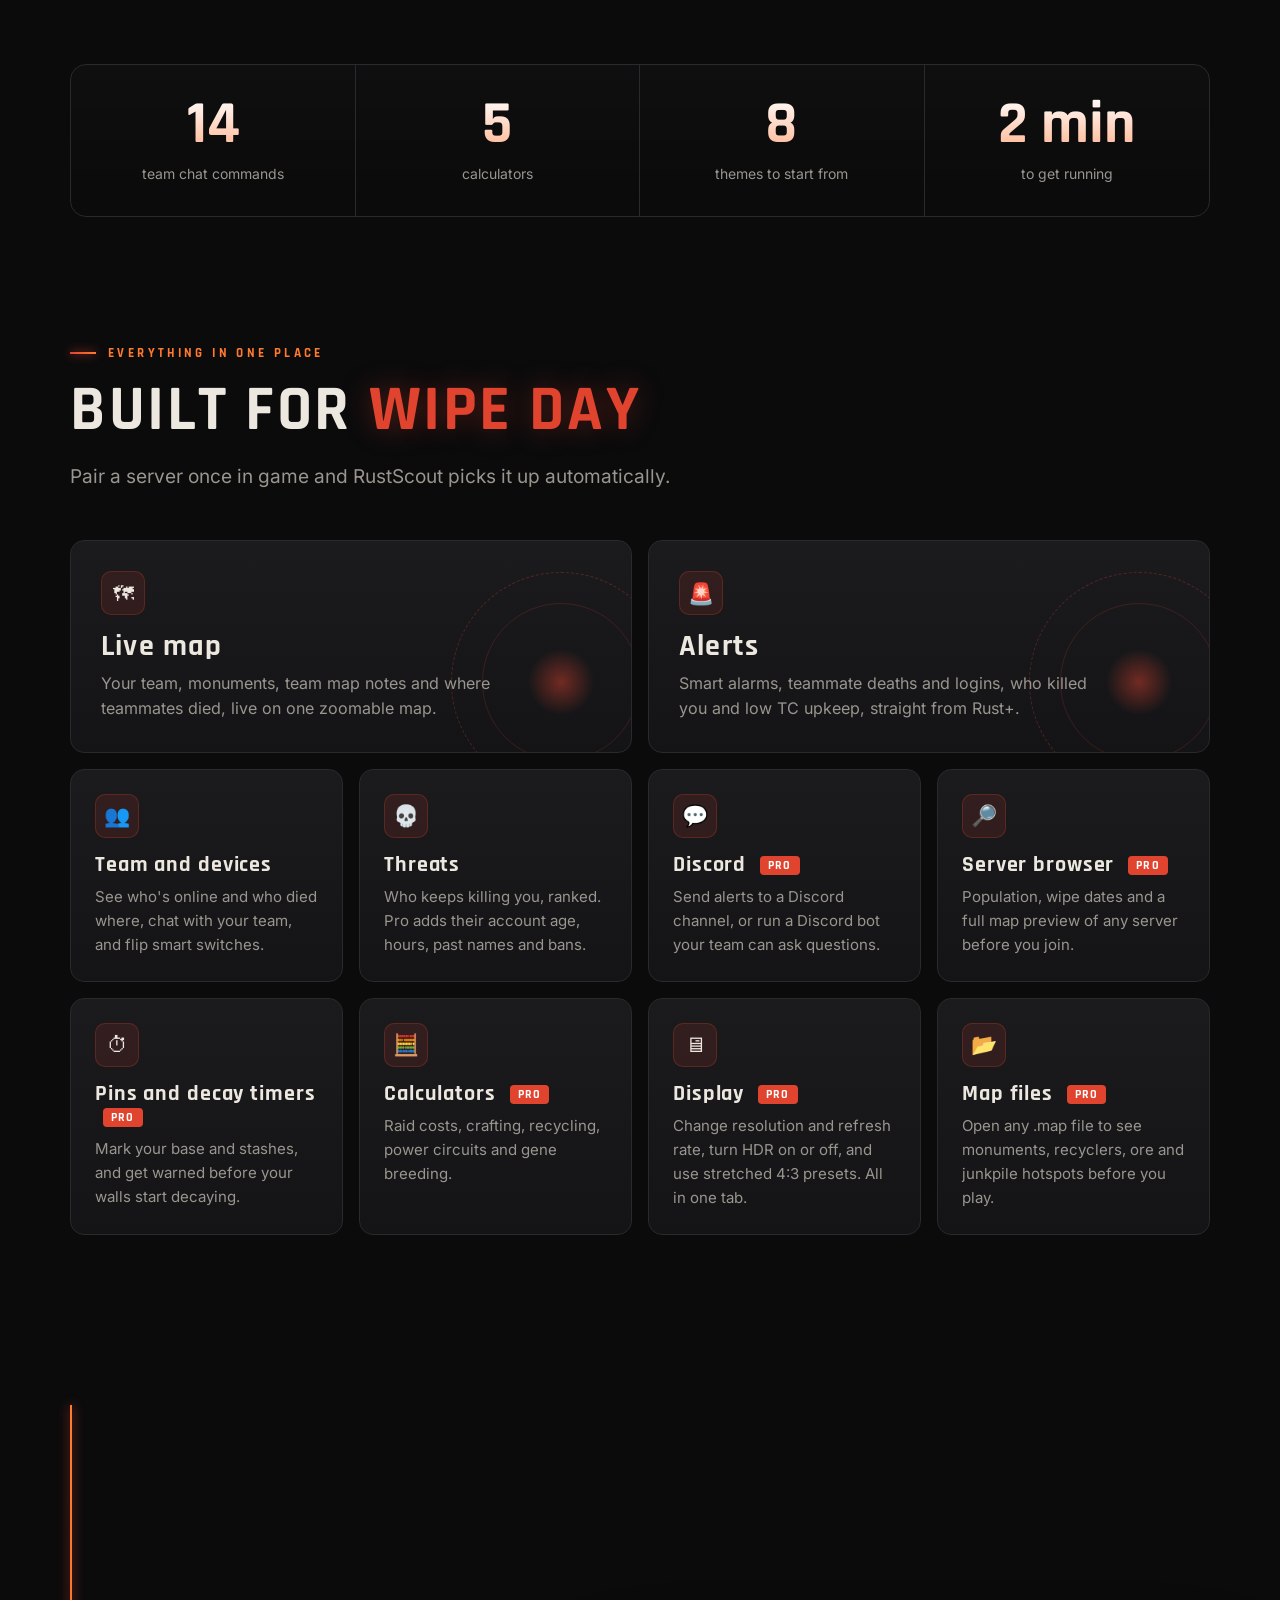
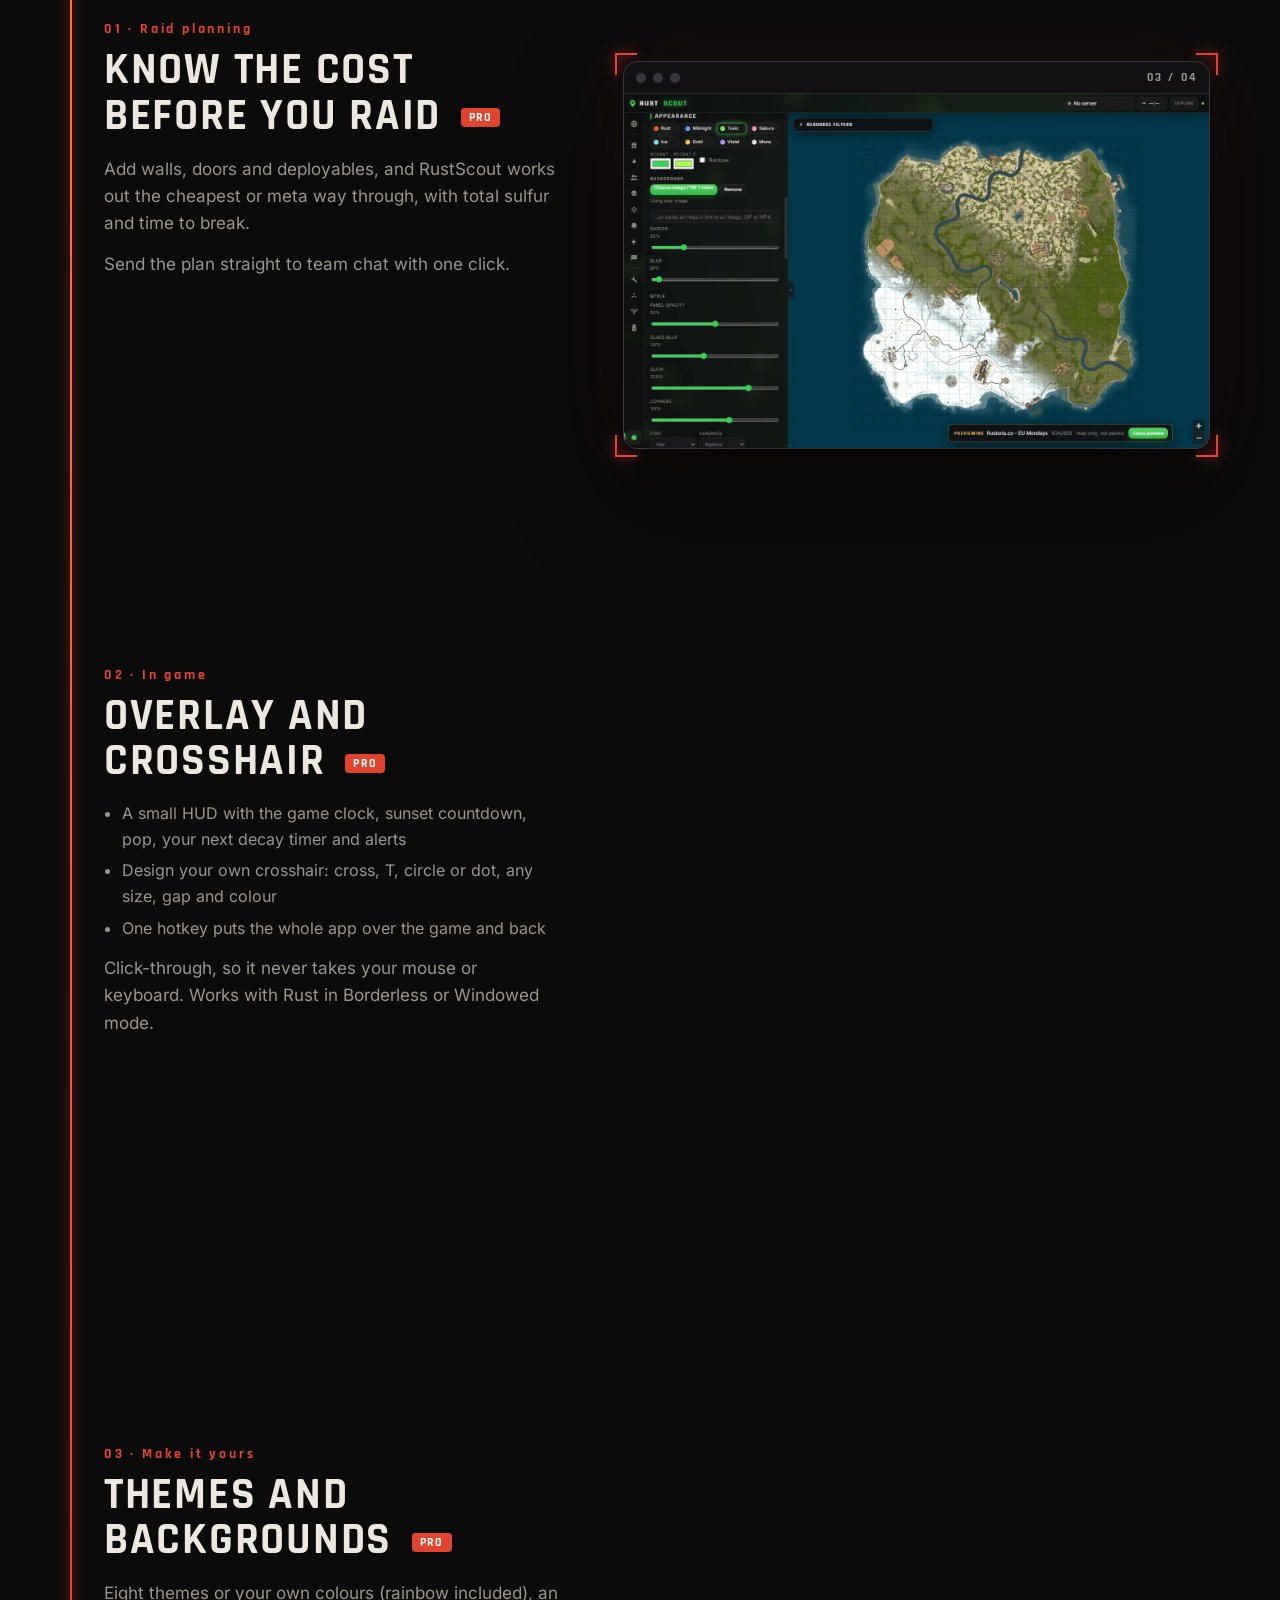
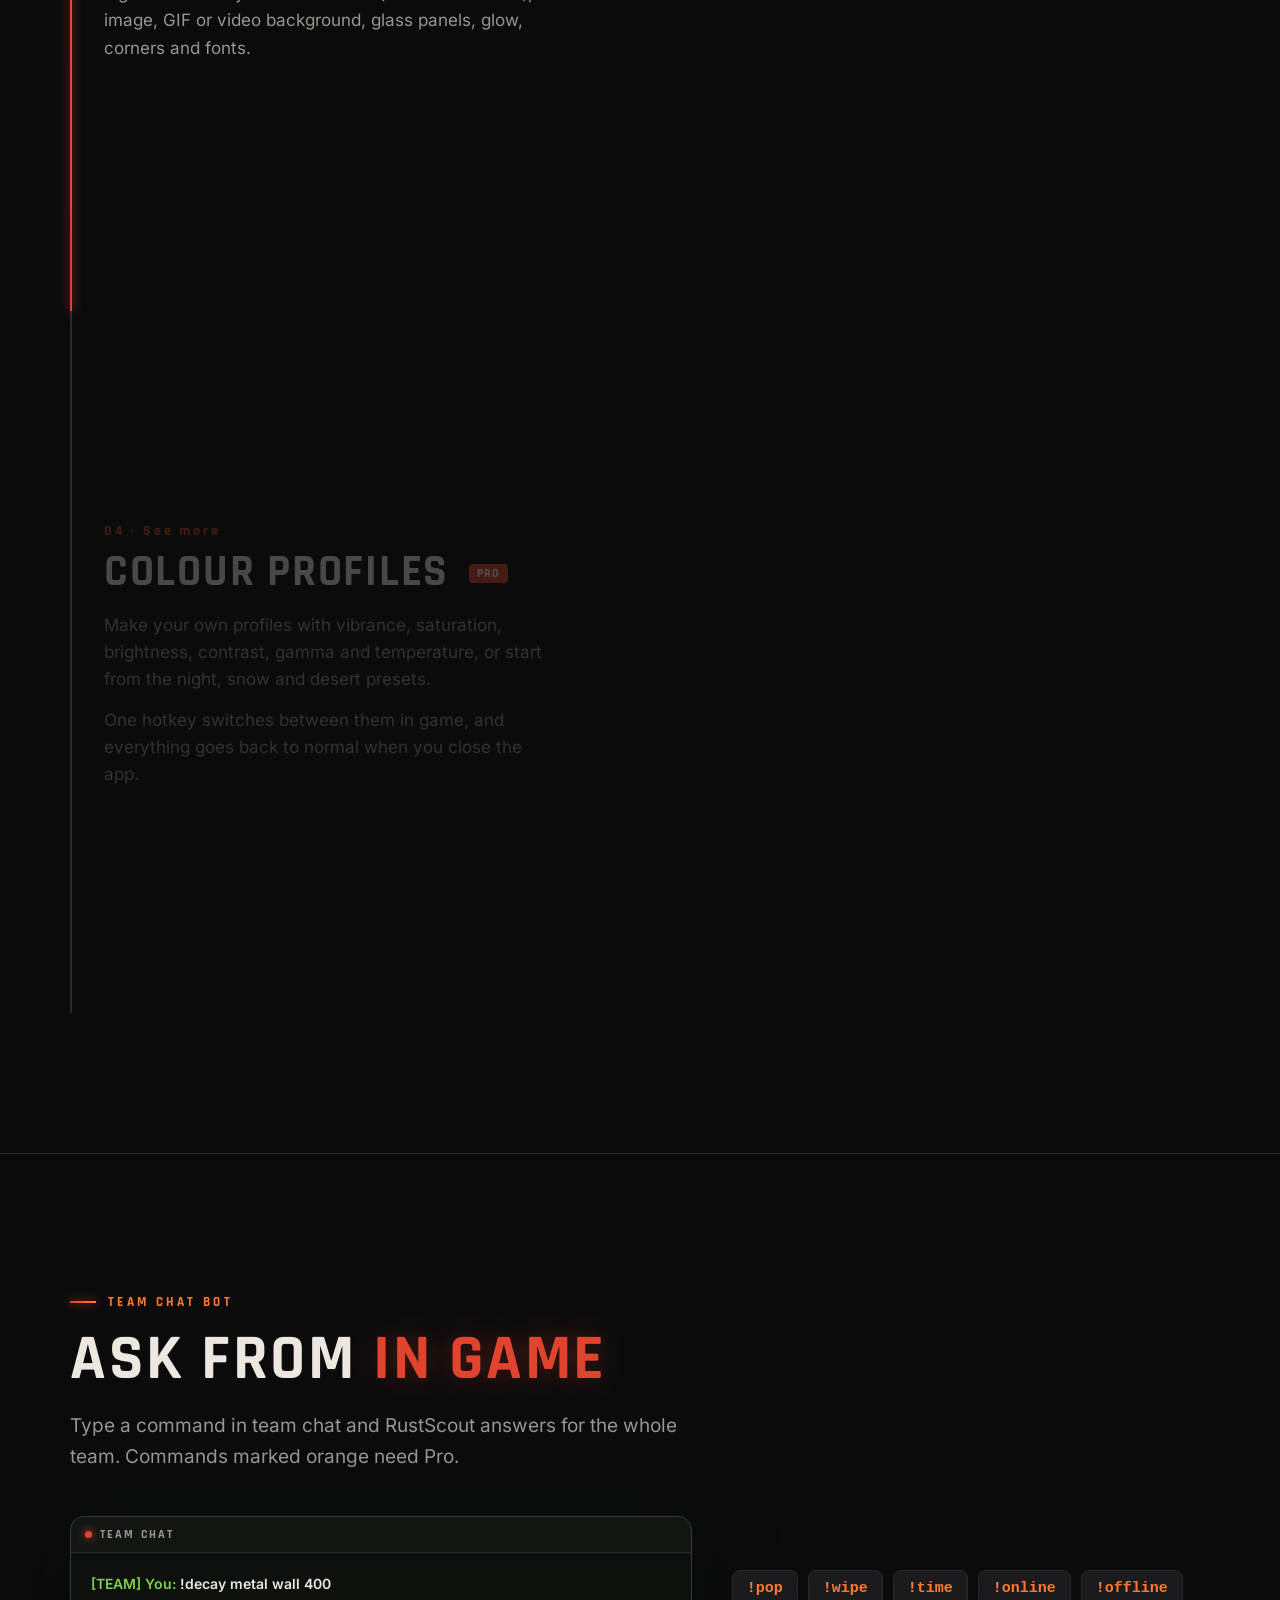
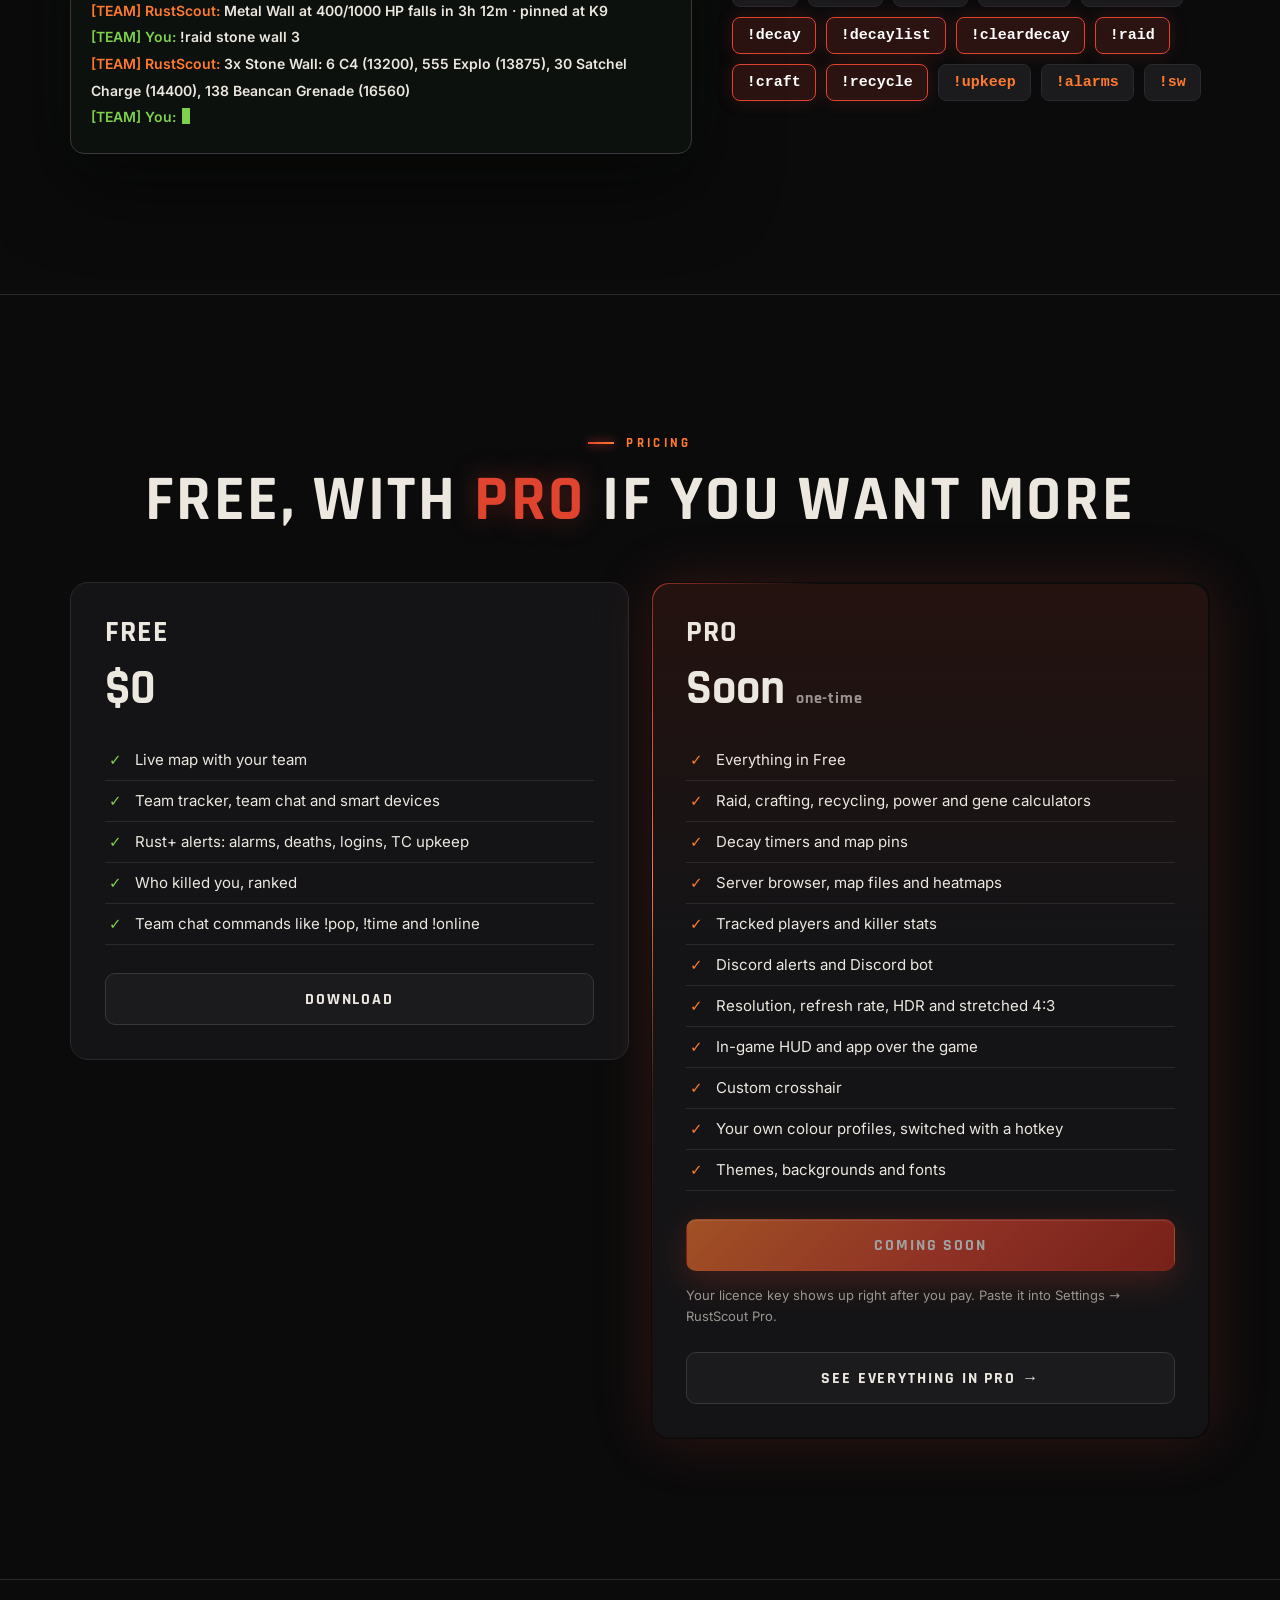
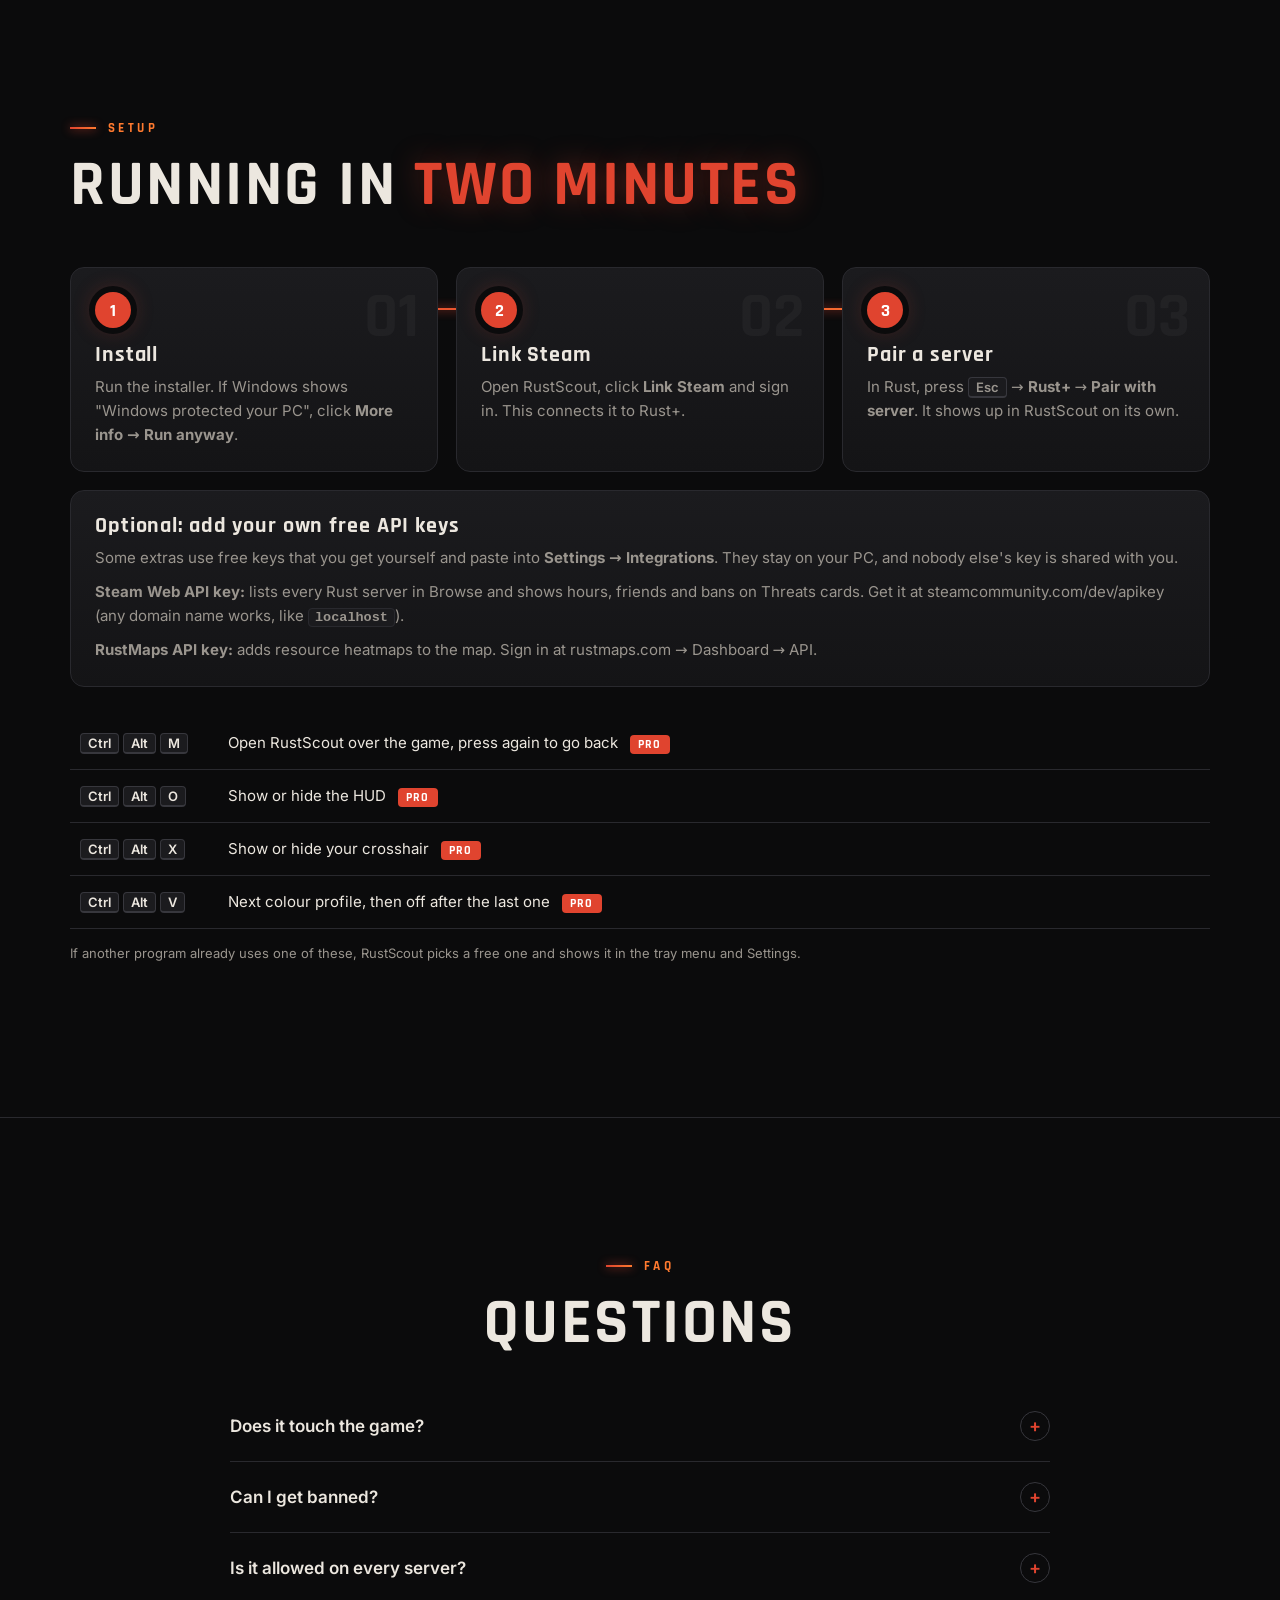
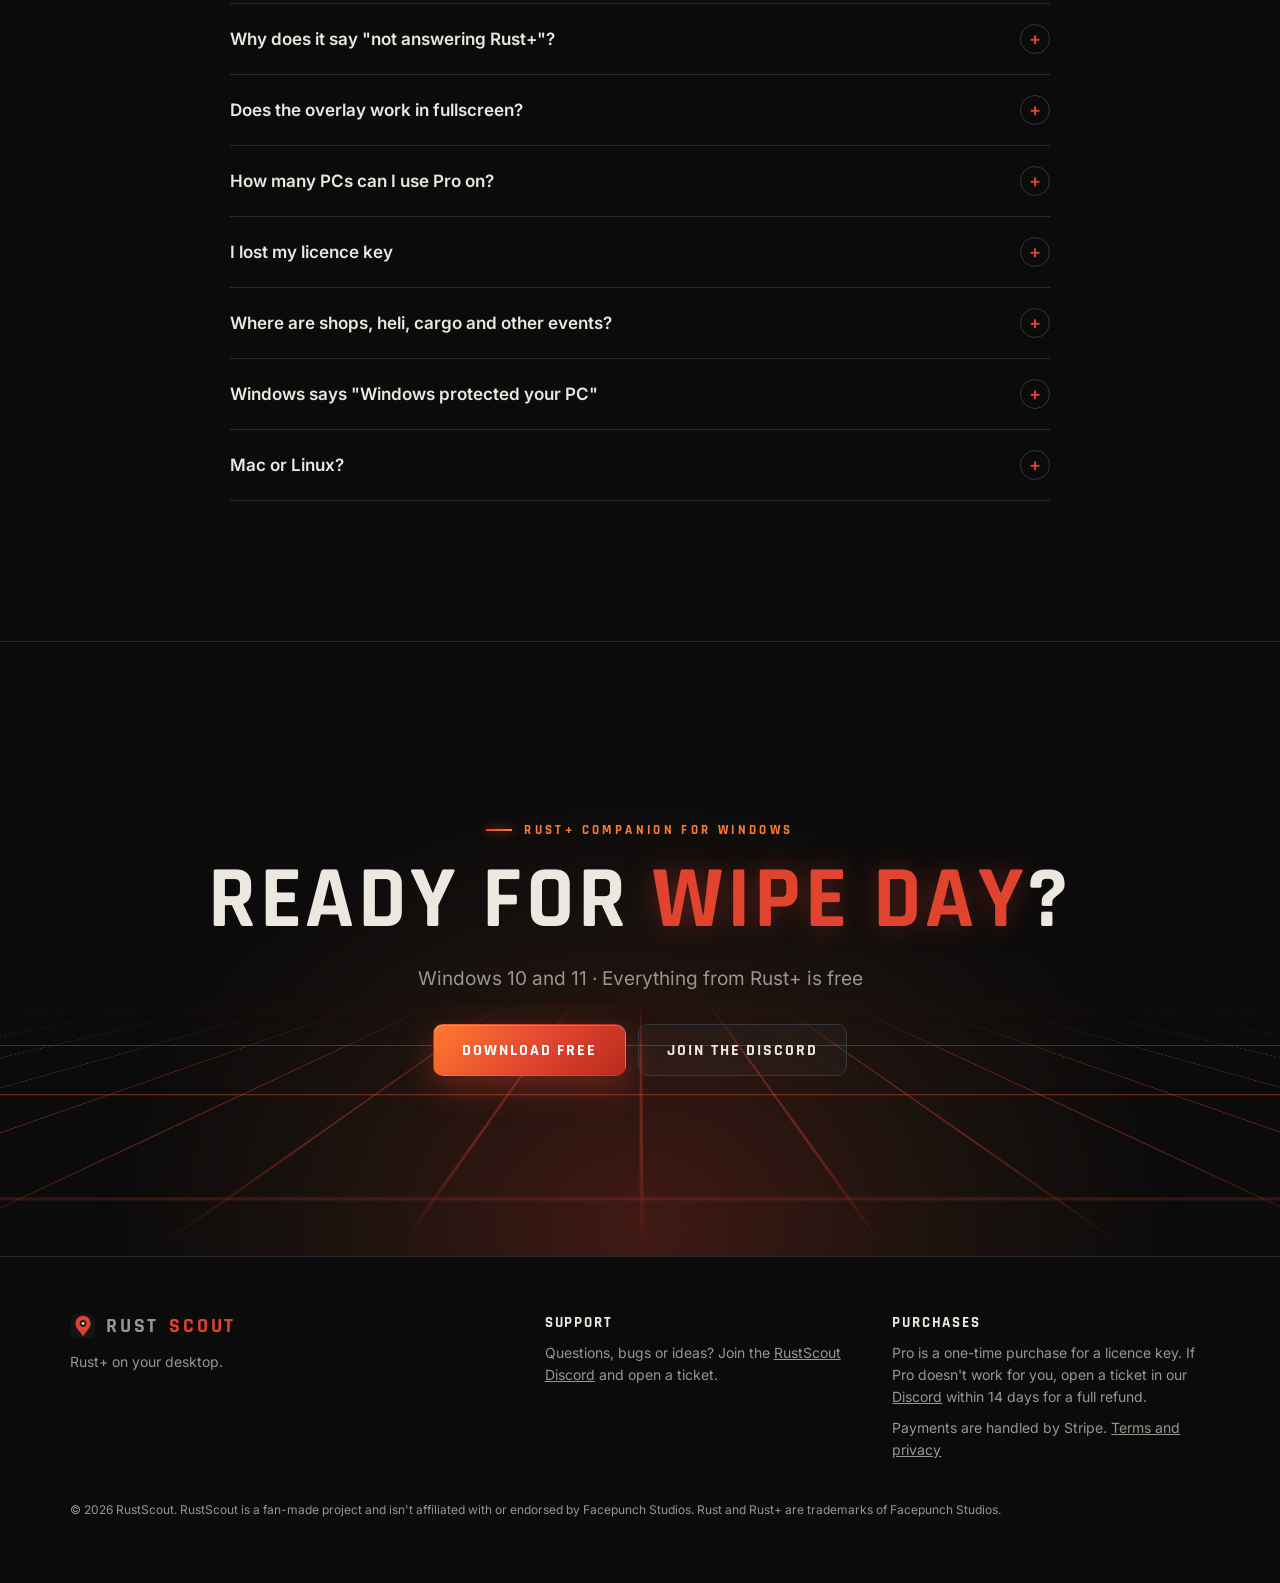
==== commit fa71f3ef: "Cinematic redesign of the home and Pro pages Adds a shared, dependency-free motion layer (assets/fx." ====
--- a/index.html
+++ b/index.html
@@ -13,124 +13,69 @@
 <link rel="icon" type="image/png" href="assets/icon.png">
 <meta http-equiv="Content-Security-Policy" content="default-src 'self'; img-src 'self' data:; style-src 'self' 'unsafe-inline'; script-src 'self'; font-src 'self'; connect-src 'self'; base-uri 'self'; form-action 'none'; object-src 'none'">
 <meta name="referrer" content="strict-origin-when-cross-origin">
+<link rel="preload" href="assets/fonts/Rajdhani-700.woff2" as="font" type="font/woff2" crossorigin>
 <link rel="stylesheet" href="assets/fonts.css">
+<link rel="stylesheet" href="assets/fx.css">
+<script src="assets/fx.js"></script>
 <style>
-:root {
-    --bg: #0b0b0c; --bg-2: #111113; --panel: #141416; --panel-2: #1b1b1e; --line: #29292e; --line-2: #37373d;
-    --text: #ece7df; --muted: #8e8a84; --accent: #e0442f; --accent-2: #ff7a2f; --glow: rgba(224, 68, 47, .35); --good: #7fd04a;
-    --font: "Inter", "Segoe UI", system-ui, sans-serif; --display: "Rajdhani", "Inter", sans-serif;
+/* ---------- hero ---------- */
+.hero { position: relative; overflow: hidden; margin-top: calc(-1 * var(--nav-h)); padding: calc(var(--nav-h) + clamp(56px, 9vw, 110px)) 0 clamp(70px, 9vw, 120px); text-align: center; }
+.hero .fx-floor { top: 46%; height: auto; }
+.hero-copy { position: relative; z-index: 2; }
+.hero .kicker { justify-content: center; }
+.hero h1 { font-size: clamp(56px, 14.5vw, 168px); line-height: .92; letter-spacing: .06em; text-transform: uppercase; }
+.hero h1 em { color: var(--accent); text-shadow: 0 0 40px rgba(224, 68, 47, .55); }
+.hero .lead { margin: 22px auto 30px; }
+.hero .cta { justify-content: center; }
+
+.stage { position: relative; z-index: 1; max-width: 1060px; margin: clamp(48px, 7vw, 84px) auto 0; }
+.stage .frame { position: relative; border-radius: 14px; border: 1px solid var(--line-2); background: var(--panel); transform-origin: 50% 0;
+    box-shadow: 0 50px 120px rgba(0, 0, 0, .75), 0 0 0 1px rgba(255, 255, 255, .02), 0 0 90px rgba(224, 68, 47, .16); }
+.motion .stage .frame { transform: perspective(1600px) rotateX(22deg) scale(.92); }
+.stage .frame .bar { height: 32px; display: flex; align-items: center; gap: 7px; padding: 0 12px; background: var(--bg-2); border-bottom: 1px solid var(--line); border-radius: 14px 14px 0 0; }
+.stage .frame .bar i { width: 10px; height: 10px; border-radius: 50%; background: var(--line-2); }
+.stage .frame .bar b { margin-left: auto; font: 700 12px var(--display); letter-spacing: .18em; color: var(--muted); }
+.stage .frame img { border-radius: 0 0 14px 14px; }
+.float { position: absolute; z-index: 3; width: clamp(92px, 20%, 220px); }
+.float.l { left: -5%; top: 22%; }
+.float.r { right: -5%; top: 40%; }
+.float img { border-radius: 14px; border: 1px solid var(--line-2); box-shadow: 0 30px 70px rgba(0, 0, 0, .7), 0 0 40px rgba(224, 68, 47, .2); }
+.motion .float .bob { animation: bob 7s ease-in-out infinite; }
+.motion .float.r .bob { animation-delay: -3.5s; }
+@keyframes bob { 50% { transform: translateY(-12px) rotate(.6deg); } }
+.chip { position: absolute; z-index: 4; text-align: left; }
+.chip > div { display: flex; align-items: center; gap: 10px; padding: 10px 14px; border-radius: 10px; background: rgba(17, 17, 19, .88); border: 1px solid var(--line-2); box-shadow: 0 16px 40px rgba(0, 0, 0, .6); font-size: 13px; line-height: 1.3; white-space: nowrap; }
+.chip b { display: block; font: 700 14px var(--display); letter-spacing: .08em; text-transform: uppercase; }
+.chip small { display: block; color: var(--muted); }
+.chip .ic { width: 30px; height: 30px; border-radius: 8px; display: grid; place-items: center; background: rgba(224, 68, 47, .16); }
+.chip.a { left: 14%; top: -22px; }
+.chip.b { right: 12%; bottom: 8%; }
+.chip.b > div { display: block; }
+.chip.b b { color: var(--accent-2); font-size: 22px; }
+@media (max-width: 700px) {
+    .float { width: 26%; }
+    .float.l { left: -3%; top: 30%; }
+    .float.r { right: -3%; top: 52%; }
+    .chip.a { left: 4%; top: -34px; }
+    .chip.b { display: none; }
 }
-* { box-sizing: border-box; }
-html { scroll-behavior: smooth; scroll-padding-top: 70px; }
-body { margin: 0; background: var(--bg); color: var(--text); font: 16px/1.6 var(--font); }
-a { color: inherit; }
-img { max-width: 100%; height: auto; display: block; }
-.wrap { max-width: 1120px; margin: 0 auto; padding: 0 20px; }
-h1, h2, h3 { font-family: var(--display); letter-spacing: .04em; line-height: 1.1; margin: 0; }
-h2 { font-size: clamp(28px, 4vw, 40px); text-transform: uppercase; }
-h2 em, h1 em { font-style: normal; color: var(--accent); text-shadow: 0 0 24px var(--glow); }
-.kicker { font: 700 13px var(--display); letter-spacing: .2em; text-transform: uppercase; color: var(--accent-2); margin-bottom: 10px; }
-.lead { color: var(--muted); font-size: 18px; max-width: 640px; }
-section { padding: 90px 0; border-top: 1px solid var(--line); }
-
-nav { position: sticky; top: 0; z-index: 10; background: rgba(11, 11, 12, .85); backdrop-filter: blur(12px); border-bottom: 1px solid var(--line); }
-nav .wrap { height: 60px; display: flex; align-items: center; gap: 24px; }
-.brand { display: flex; align-items: center; gap: 10px; font: 700 20px var(--display); letter-spacing: .14em; text-decoration: none; }
-.brand img { width: 26px; height: 26px; }
-.brand em { font-style: normal; color: var(--accent); }
-nav .links { display: flex; gap: 22px; margin-left: auto; font-size: 14px; color: var(--muted); }
-nav .links a { text-decoration: none; }
-nav .links a:hover { color: var(--text); }
-
-.btn {
-    display: inline-flex; align-items: center; justify-content: center; gap: 8px; height: 46px; padding: 0 22px; border-radius: 8px;
-    font: 700 16px var(--display); letter-spacing: .1em; text-transform: uppercase; text-decoration: none; cursor: pointer; border: 1px solid transparent;
-    transition: transform .15s, box-shadow .15s, background .15s;
-}
-.btn.primary { background: linear-gradient(180deg, #ee5139, #c9382a); color: #fff; box-shadow: 0 6px 24px rgba(224, 68, 47, .3), inset 0 1px 0 rgba(255, 255, 255, .15); }
-.btn.primary:hover { transform: translateY(-1px); box-shadow: 0 10px 30px rgba(224, 68, 47, .45); }
-.btn.ghost { border-color: var(--line-2); background: var(--panel); }
-.btn.ghost:hover { border-color: var(--accent); }
-.btn.small { height: 36px; padding: 0 16px; font-size: 14px; }
-.btn[aria-disabled="true"] { opacity: .55; pointer-events: none; }
-
-.hero { padding: 80px 0 60px; border: 0; position: relative; overflow: hidden; }
-.hero::before { content: ""; position: absolute; inset: -40% -20% auto; height: 700px; background: radial-gradient(closest-side, rgba(224, 68, 47, .18), transparent); pointer-events: none; }
-.hero .wrap { position: relative; text-align: center; }
-.hero h1 { font-size: clamp(44px, 8vw, 84px); text-transform: uppercase; letter-spacing: .08em; }
-.hero .lead { margin: 18px auto 30px; }
-.cta { display: flex; gap: 12px; justify-content: center; flex-wrap: wrap; }
-.note { color: var(--muted); font-size: 13px; margin-top: 14px; }
-.frame { margin: 56px auto 0; border-radius: 12px; border: 1px solid var(--line-2); overflow: hidden; background: var(--panel); box-shadow: 0 30px 80px rgba(0, 0, 0, .6), 0 0 0 1px rgba(255, 255, 255, .02), 0 0 60px rgba(224, 68, 47, .08); }
-.frame .bar { height: 30px; display: flex; align-items: center; gap: 7px; padding: 0 12px; background: var(--bg-2); border-bottom: 1px solid var(--line); }
-.frame .bar i { width: 10px; height: 10px; border-radius: 50%; background: var(--line-2); }
-
-.grid { display: grid; grid-template-columns: repeat(3, 1fr); gap: 16px; margin-top: 40px; }
-.card { padding: 22px; border-radius: 10px; border: 1px solid var(--line); background: linear-gradient(180deg, var(--panel-2), var(--panel)); }
-.card h3 { font-size: 21px; margin-bottom: 8px; }
-.card p { margin: 0; color: var(--muted); font-size: 15px; }
-.card .ico { width: 38px; height: 38px; border-radius: 8px; display: grid; place-items: center; margin-bottom: 14px; background: rgba(224, 68, 47, .12); color: var(--accent-2); font-size: 20px; }
-
-.show { display: grid; grid-template-columns: 1fr 1.3fr; gap: 50px; align-items: center; margin-top: 70px; }
-.show.flip { grid-template-columns: 1.3fr 1fr; }
-.show.flip .text { order: 2; }
-.show h3 { font-size: 30px; text-transform: uppercase; margin-bottom: 12px; }
-.show p { color: var(--muted); margin: 0 0 12px; }
-.show ul { margin: 0; padding-left: 18px; color: var(--muted); }
-.show img { border-radius: 10px; border: 1px solid var(--line-2); box-shadow: 0 20px 50px rgba(0, 0, 0, .5); }
-.cmds code.pro-cmd { color: #fff; border-color: var(--accent); background: rgba(224, 68, 47, .15); }
-.pro-tag { display: inline-block; margin-left: 8px; padding: 2px 8px; border-radius: 4px; background: var(--accent); color: #fff; font: 700 12px var(--display); letter-spacing: .1em; vertical-align: middle; }
-
-.cmds { display: flex; flex-wrap: wrap; gap: 8px; margin-top: 30px; }
-.cmds code { padding: 8px 12px; border-radius: 6px; background: var(--panel-2); border: 1px solid var(--line); font: 600 14px ui-monospace, Consolas, monospace; color: var(--accent-2); }
-.chat { margin-top: 30px; max-width: 640px; padding: 16px 18px; border-radius: 10px; background: #0f1410; border: 1px solid var(--line); font: 600 14px/1.9 var(--font); }
-.chat .team { color: #7fd04a; }
-.chat .bot { color: var(--accent-2); }
-
-.plans { display: grid; grid-template-columns: 1fr 1fr; gap: 20px; margin-top: 40px; }
-.plan { padding: 30px; border-radius: 12px; border: 1px solid var(--line); background: var(--panel); }
-.plan.pro { border-color: var(--accent); box-shadow: 0 0 40px rgba(224, 68, 47, .15); background: linear-gradient(180deg, rgba(224, 68, 47, .08), var(--panel) 40%); }
-.plan h3 { font-size: 28px; text-transform: uppercase; }
-.plan .price { font: 700 40px var(--display); margin: 10px 0 4px; }
-.plan .price small { font-size: 16px; color: var(--muted); letter-spacing: .05em; }
-.plan ul { list-style: none; padding: 0; margin: 20px 0 26px; }
-.plan li { padding: 7px 0 7px 28px; position: relative; border-bottom: 1px solid var(--line); font-size: 15px; }
-.plan li::before { content: "✓"; position: absolute; left: 4px; color: var(--good); font-weight: 700; }
-.plan.pro li::before { color: var(--accent-2); }
-
-.steps { counter-reset: s; display: grid; grid-template-columns: repeat(3, 1fr); gap: 16px; margin-top: 40px; }
-.step { counter-increment: s; padding: 24px; border-radius: 10px; border: 1px solid var(--line); background: var(--panel); }
-.step::before { content: counter(s); display: grid; place-items: center; width: 34px; height: 34px; border-radius: 50%; background: var(--accent); color: #fff; font: 700 18px var(--display); margin-bottom: 14px; box-shadow: 0 0 18px var(--glow); }
-.step h3 { font-size: 20px; margin-bottom: 6px; }
-.step p { margin: 0; color: var(--muted); font-size: 15px; }
-kbd { display: inline-block; padding: 1px 7px; border-radius: 4px; border: 1px solid var(--line-2); border-bottom-width: 2px; background: var(--panel-2); font: 600 13px var(--font); }
-table { width: 100%; border-collapse: collapse; margin-top: 30px; font-size: 15px; }
-td { padding: 12px 10px; border-bottom: 1px solid var(--line); }
-td:first-child { white-space: nowrap; width: 1%; padding-right: 30px; }
-
-.faq { margin-top: 30px; max-width: 820px; }
-details { border-bottom: 1px solid var(--line); }
-summary { cursor: pointer; padding: 18px 0; font-weight: 600; list-style: none; display: flex; justify-content: space-between; gap: 20px; }
-summary::after { content: "+"; color: var(--accent); font-size: 22px; line-height: 1; }
-details[open] summary::after { content: "–"; }
-details p { margin: 0 0 18px; color: var(--muted); }
-
-footer { padding: 50px 0; border-top: 1px solid var(--line); color: var(--muted); font-size: 14px; }
-footer .cols { display: grid; grid-template-columns: 1.4fr 1fr 1fr; gap: 30px; }
-footer h4 { margin: 0 0 10px; color: var(--text); font: 700 15px var(--display); letter-spacing: .12em; text-transform: uppercase; }
-footer p { margin: 0 0 8px; }
-.fine { margin-top: 30px; font-size: 12px; }
-
-@media (max-width: 860px) {
-    nav .links { display: none; }
-    .grid, .steps, .plans { grid-template-columns: 1fr; }
-    .show, .show.flip { grid-template-columns: 1fr; gap: 24px; margin-top: 50px; }
-    .show.flip .text { order: 0; }
-    footer .cols { grid-template-columns: 1fr; }
-    section { padding: 64px 0; }
-    td:first-child { white-space: normal; }
-}
-.compare { border-radius: 10px; overflow: hidden; border: 1px solid var(--line-2); box-shadow: 0 20px 50px rgba(0, 0, 0, .5); background: var(--panel); }
+
+/* ---------- features bento ---------- */
+.bento { display: grid; grid-template-columns: repeat(4, minmax(0, 1fr)); gap: 16px; margin-top: 48px; }
+.bento .card.big { grid-column: span 2; padding: 30px; }
+.bento .card.big h3 { font-size: 30px; }
+.bento .card.big p { font-size: 16px; max-width: 420px; }
+.card .ico { width: 44px; height: 44px; border-radius: 10px; display: grid; place-items: center; margin-bottom: 16px; background: rgba(224, 68, 47, .12); border: 1px solid rgba(224, 68, 47, .25); font-size: 21px; }
+.card.big .art { position: absolute; right: -40px; bottom: -40px; width: 220px; height: 220px; border-radius: 50%; border: 1px dashed rgba(224, 68, 47, .3); z-index: 0; }
+.card.big .art::before, .card.big .art::after { content: ""; position: absolute; inset: 30px; border-radius: 50%; border: 1px solid rgba(224, 68, 47, .18); }
+.card.big .art::after { inset: 76px; background: radial-gradient(closest-side, rgba(224, 68, 47, .45), transparent); border: 0; }
+.motion .card.big .art { animation: spin 40s linear infinite; }
+@keyframes spin { to { transform: rotate(1turn); } }
+@media (max-width: 1000px) { .bento { grid-template-columns: repeat(2, minmax(0, 1fr)); } }
+@media (max-width: 620px) { .bento { grid-template-columns: 1fr; } .bento .card.big { grid-column: auto; } }
+
+/* ---------- colour compare (shown only when its images exist) ---------- */
+.compare { margin-top: 22px; border-radius: 10px; overflow: hidden; border: 1px solid var(--line-2); box-shadow: 0 20px 50px rgba(0, 0, 0, .5); background: var(--panel); }
 .cmp-tabs { display: flex; gap: 6px; padding: 10px; border-bottom: 1px solid var(--line); }
 .cmp-tabs button { flex: 1; height: 34px; border-radius: 6px; border: 1px solid var(--line-2); background: var(--panel-2); color: var(--muted); font: 700 14px var(--display); letter-spacing: .1em; text-transform: uppercase; cursor: pointer; }
 .cmp-tabs button.active { color: #fff; border-color: var(--accent); background: rgba(224, 68, 47, .15); }
@@ -143,15 +88,71 @@
 .cmp-tag.b { left: 12px; } .cmp-tag.a { right: 12px; color: var(--accent-2); }
 .cmp-range { position: absolute; inset: 0; width: 100%; height: 100%; margin: 0; opacity: 0; cursor: ew-resize; }
 .cmp-note { margin: 0; padding: 10px 14px; font-size: 13px; color: var(--muted); border-top: 1px solid var(--line); }
-code { padding: 1px 6px; border-radius: 4px; background: var(--panel-2); border: 1px solid var(--line); font: 600 .9em ui-monospace, Consolas, monospace; }
-a:focus-visible, button:focus-visible, summary:focus-visible, input:focus-visible { outline: 2px solid #ff7a2f; outline-offset: 3px; border-radius: 4px; }
+.pin .screen .view { aspect-ratio: 1424 / 861; }
+
+/* ---------- commands ---------- */
+.cmd-grid { display: grid; grid-template-columns: minmax(0, 1.3fr) minmax(0, 1fr); gap: 40px; align-items: center; margin-top: 44px; }
+.term { border-radius: 14px; border: 1px solid var(--line-2); background: #0d110e; box-shadow: 0 30px 80px rgba(0, 0, 0, .6), 0 0 60px rgba(127, 208, 74, .05); overflow: hidden; }
+.term .bar { display: flex; align-items: center; gap: 8px; padding: 10px 14px; border-bottom: 1px solid var(--line); background: rgba(255, 255, 255, .02); font: 700 12px var(--display); letter-spacing: .18em; color: var(--muted); text-transform: uppercase; }
+.term .lines { padding: 18px 20px 22px; font: 600 14px/1.9 var(--font); }
+.term .lines > div { overflow-wrap: anywhere; }
+.term .team { color: #7fd04a; }
+.term .bot { color: var(--accent-2); }
+.term .caret { display: inline-block; width: 8px; height: 16px; margin-left: 6px; vertical-align: -2px; background: #7fd04a; }
+.motion .term .caret { animation: fx-blink 1s steps(1) infinite; }
+.cmds { display: flex; flex-wrap: wrap; gap: 10px; }
+.cmds code { padding: 9px 14px; border-radius: 8px; background: var(--panel-2); border: 1px solid var(--line); font: 600 15px ui-monospace, Consolas, monospace; color: var(--accent-2); }
+.cmds code.pro-cmd { color: #fff; border-color: var(--accent); background: rgba(224, 68, 47, .15); box-shadow: 0 0 18px rgba(224, 68, 47, .18); }
+@media (max-width: 900px) { .cmd-grid { grid-template-columns: 1fr; } }
+
+/* ---------- pricing ---------- */
+.plans { display: grid; grid-template-columns: 1fr 1fr; gap: 22px; margin-top: 48px; align-items: start; }
+.plan { position: relative; overflow: hidden; padding: 34px; border-radius: 18px; border: 1px solid var(--line); background: var(--panel); }
+.plan h3 { font-size: 30px; text-transform: uppercase; }
+.plan .price { font: 700 48px var(--display); margin: 10px 0 4px; }
+.plan .price small { font-size: 16px; color: var(--muted); letter-spacing: .05em; }
+.plan ul { list-style: none; padding: 0; margin: 20px 0 28px; }
+.plan li { padding: 8px 0 8px 30px; position: relative; border-bottom: 1px solid var(--line); font-size: 15px; }
+.plan li::before { content: "✓"; position: absolute; left: 4px; color: var(--good); font-weight: 700; }
+.plan.pro { border-color: transparent; background: none; isolation: isolate; box-shadow: 0 0 60px rgba(224, 68, 47, .18); }
+.plan.pro::after { content: ""; position: absolute; inset: 1px; z-index: -1; border-radius: 17px; background: linear-gradient(180deg, #24120f, var(--panel) 42%); }
+.plan.pro > .ring { position: absolute; z-index: -2; left: 50%; top: 50%; width: 170%; aspect-ratio: 1; margin: -85% 0 0 -85%; background: conic-gradient(from 0deg, transparent 0 55%, rgba(224, 68, 47, .2) 70%, #ff7a2f 82%, #e0442f 88%, transparent 96%); }
+.motion .plan.pro > .ring { animation: spin 6s linear infinite; }
+html:not(.motion) .plan.pro > .ring { background: linear-gradient(135deg, var(--accent-2), var(--accent)); }
+.plan.pro li::before { color: var(--accent-2); }
+.plan .btn.block + .btn.block, .plan .note + .btn { margin-top: 12px; }
+@media (max-width: 860px) { .plans { grid-template-columns: 1fr; } .plan { padding: 26px 22px; } }
+
+/* ---------- setup ---------- */
+.steps { position: relative; display: grid; grid-template-columns: repeat(3, 1fr); gap: 18px; margin-top: 48px; counter-reset: s; }
+.steps::before { content: ""; position: absolute; left: 40px; right: 40px; top: 41px; height: 2px; background: linear-gradient(90deg, var(--accent), var(--accent-2)); box-shadow: 0 0 10px var(--accent); transform-origin: 0 50%; }
+.motion .steps::before { transform: scaleX(0); transition: transform 1.6s var(--ease) .3s; }
+.motion .steps.in::before { transform: scaleX(1); }
+.step { counter-increment: s; }
+.step::after { content: counter(s, decimal-leading-zero); position: absolute; right: 18px; top: 8px; font: 700 64px var(--display); color: rgba(255, 255, 255, .035); }
+.step .num { position: relative; display: grid; place-items: center; width: 36px; height: 36px; border-radius: 50%; background: var(--accent); color: #fff; font: 700 18px var(--display); margin-bottom: 16px; box-shadow: 0 0 0 6px var(--bg), 0 0 22px var(--glow); }
+.step .num::before { content: counter(s); }
+.extras { margin-top: 18px; }
+.extras p + p { margin-top: 10px; }
+.keys { width: 100%; border-collapse: collapse; margin-top: 30px; font-size: 15px; }
+.keys td { padding: 14px 10px; border-bottom: 1px solid var(--line); }
+.keys td:first-child { white-space: nowrap; width: 1%; padding-right: 30px; }
+@media (max-width: 860px) {
+    .steps { grid-template-columns: 1fr; }
+    .steps::before { left: 41px; right: auto; top: 40px; bottom: 40px; width: 2px; height: auto; transform-origin: 50% 0; }
+    .motion .steps::before { transform: scaleY(0); }
+    .motion .steps.in::before { transform: scaleY(1); }
+    .keys td:first-child { white-space: normal; }
+}
 </style>
 </head>
 <body>
 
-<nav>
-    <div class="wrap">
-        <a class="brand" href="#"><img src="assets/icon.png" alt="">RUST<em>SCOUT</em></a>
+<div class="progress" aria-hidden="true"><i></i></div>
+
+<nav class="top">
+    <div class="wrap">
+        <a class="brand" href="#"><img src="assets/icon.png" alt="" width="26" height="26">RUST<em>SCOUT</em></a>
         <div class="links">
             <a href="#features">Features</a>
             <a href="#commands">Commands</a>
@@ -165,117 +166,174 @@
 </nav>
 
 <header class="hero">
-    <div class="wrap">
-        <div class="kicker">Rust+ companion for Windows</div>
-        <h1>Rust<em>Scout</em></h1>
-        <p class="lead">Your server's live map, your team, raid alerts and every Rust tool in one window, plus an overlay you can pull up over the game. No phone out mid-raid.</p>
-        <div class="cta">
+    <div class="fx-bg" aria-hidden="true">
+        <div class="fx-sun"></div>
+        <div class="fx-floor"><div class="fx-plane"></div></div>
+        <div class="fx-scan"></div>
+        <canvas class="fx-embers"></canvas>
+        <div class="fx-noise"></div>
+    </div>
+    <div class="wrap hero-copy">
+        <div class="kicker rise" style="--d:.05s">Rust+ companion for Windows</div>
+        <h1><span class="sr-only">RustScout</span><span class="split" aria-hidden="true">Rust<em>Scout</em></span></h1>
+        <p class="lead rise" style="--d:.75s">Your server's live map, your team, raid alerts and every Rust tool in one window, plus an overlay you can pull up over the game. No phone out mid-raid.</p>
+        <div class="cta rise" style="--d:.9s">
             <a class="btn primary" data-download href="#download">Download free</a>
             <a class="btn ghost" href="#pricing">See Pro</a>
         </div>
-        <p class="note">Windows 10 and 11 · Everything from Rust+ is free</p>
-        <div class="frame"><div class="bar"><i></i><i></i><i></i></div><img src="assets/map.webp" width="1424" height="861" alt="RustScout showing a server's map with the server browser open"></div>
+        <p class="note rise" style="--d:1s">Windows 10 and 11 · Everything from Rust+ is free</p>
+
+        <div class="stage">
+            <div class="rise zoom" style="--d:1.05s">
+                <div class="frame" data-scroll-tilt>
+                    <div class="bar"><i></i><i></i><i></i><b class="live">Live map</b></div>
+                    <img src="assets/map.webp" width="1424" height="861" alt="RustScout showing a server's map with the server browser open" fetchpriority="high">
+                </div>
+            </div>
+            <div class="float l rise" style="--d:1.35s" aria-hidden="true"><div data-parallax="0.12" data-depth="1.2"><div class="bob"><img src="assets/pro/threats.webp" width="525" height="1223" alt=""></div></div></div>
+            <div class="float r rise" style="--d:1.5s" aria-hidden="true"><div data-parallax="0.22" data-depth="-1.6"><div class="bob"><img src="assets/pro/raid.webp" width="525" height="1223" alt=""></div></div></div>
+            <div class="chip a rise" style="--d:1.7s" aria-hidden="true"><div data-depth="2"><span class="ic">🚨</span><span><b>Smart alarm</b><small>Base alarm triggered · example</small></span></div></div>
+            <div class="chip b rise" style="--d:1.85s" aria-hidden="true"><div data-depth="-2.2"><small>Total sulfur · 6 walls</small><b>56,800</b></div></div>
+        </div>
     </div>
 </header>
 
+<div class="ticker" aria-label="Features">
+    <div class="ticker-track">
+        <span>Live map</span><span>Team tracker</span><span>Raid alerts</span><span>Discord alerts</span><span>Raid calculator</span><span>In-game HUD</span><span>Custom crosshair</span><span>Colour profiles</span><span>Server browser</span><span>Decay timers</span>
+        <span aria-hidden="true">Live map</span><span aria-hidden="true">Team tracker</span><span aria-hidden="true">Raid alerts</span><span aria-hidden="true">Discord alerts</span><span aria-hidden="true">Raid calculator</span><span aria-hidden="true">In-game HUD</span><span aria-hidden="true">Custom crosshair</span><span aria-hidden="true">Colour profiles</span><span aria-hidden="true">Server browser</span><span aria-hidden="true">Decay timers</span>
+    </div>
+</div>
+
 <section id="features">
     <div class="wrap">
-        <div class="kicker">Everything in one place</div>
-        <h2>Built for <em>wipe day</em></h2>
-        <p class="lead">Pair a server once in game and RustScout picks it up automatically.</p>
-        <div class="grid">
-            <div class="card"><div class="ico">🗺</div><h3>Live map</h3><p>Your team, monuments, team map notes and where teammates died, live on one zoomable map.</p></div>
-            <div class="card"><div class="ico">🚨</div><h3>Alerts</h3><p>Smart alarms, teammate deaths and logins, who killed you and low TC upkeep, straight from Rust+.</p></div>
-            <div class="card"><div class="ico">👥</div><h3>Team and devices</h3><p>See who's online and who died where, chat with your team, and flip smart switches.</p></div>
-            <div class="card"><div class="ico">💀</div><h3>Threats</h3><p>Who keeps killing you, ranked. Pro adds their account age, hours, past names and bans.</p></div>
-            <div class="card"><div class="ico">💬</div><h3>Discord <span class="pro-tag">PRO</span></h3><p>Send alerts to a Discord channel, or run a Discord bot your team can ask questions.</p></div>
-            <div class="card"><div class="ico">🔎</div><h3>Server browser <span class="pro-tag">PRO</span></h3><p>Population, wipe dates and a full map preview of any server before you join.</p></div>
-            <div class="card"><div class="ico">⏱</div><h3>Pins and decay timers <span class="pro-tag">PRO</span></h3><p>Mark your base and stashes, and get warned before your walls start decaying.</p></div>
-            <div class="card"><div class="ico">🧮</div><h3>Calculators <span class="pro-tag">PRO</span></h3><p>Raid costs, crafting, recycling, power circuits and gene breeding.</p></div>
-            <div class="card"><div class="ico">🖥</div><h3>Display <span class="pro-tag">PRO</span></h3><p>Change resolution and refresh rate, turn HDR on or off, and use stretched 4:3 presets. All in one tab.</p></div>
-            <div class="card"><div class="ico">📂</div><h3>Map files <span class="pro-tag">PRO</span></h3><p>Open any .map file to see monuments, recyclers, ore and junkpile hotspots before you play.</p></div>
-        </div>
-
-        <div class="show">
-            <div class="text">
-                <div class="kicker">Raid planning</div>
-                <h3>Know the cost before you raid <span class="pro-tag">PRO</span></h3>
-                <p>Add walls, doors and deployables, and RustScout works out the cheapest or meta way through, with total sulfur and time to break.</p>
-                <p>Send the plan straight to team chat with one click.</p>
-            </div>
-            <img src="assets/raid.webp" width="1424" height="861" alt="Raid cost calculator showing 56,800 sulfur for six walls" loading="lazy">
-        </div>
-
-        <div class="show flip">
-            <div class="text">
-                <div class="kicker">In game</div>
-                <h3>Overlay and crosshair <span class="pro-tag">PRO</span></h3>
-                <ul>
-                    <li>A small HUD with the game clock, sunset countdown, pop, your next decay timer and alerts</li>
-                    <li>Design your own crosshair: cross, T, circle or dot, any size, gap and colour</li>
-                    <li>One hotkey puts the whole app over the game and back</li>
-                </ul>
-                <p style="margin-top:12px">Click-through, so it never takes your mouse or keyboard. Works with Rust in Borderless or Windowed mode.</p>
-            </div>
-            <img src="assets/crosshair.webp" width="1424" height="861" alt="Crosshair editor with a preview" loading="lazy">
-        </div>
-
-        <div class="show">
-            <div class="text">
-                <div class="kicker">Make it yours</div>
-                <h3>Themes and backgrounds <span class="pro-tag">PRO</span></h3>
-                <p>Eight themes or your own colours (rainbow included), an image, GIF or video background, glass panels, glow, corners and fonts.</p>
-            </div>
-            <img src="assets/appearance.webp" width="1424" height="861" alt="RustScout with a green theme and custom background" loading="lazy">
-        </div>
-
-        <div class="show flip">
-            <div class="text">
-                <div class="kicker">See more</div>
-                <h3>Colour profiles <span class="pro-tag">PRO</span></h3>
-                <p>Make your own profiles with vibrance, saturation, brightness, contrast, gamma and temperature, or start from the night, snow and desert presets.</p>
-                <p>One hotkey switches between them in game, and everything goes back to normal when you close the app.</p>
-            </div>
-            <img id="compare-fallback" src="assets/color.webp" width="1424" height="861" alt="Colour profile sliders and presets" loading="lazy">
-            <div class="compare" id="compare" hidden>
-                <div class="cmp-tabs"><button data-p="Night" class="active">Night</button><button data-p="Snow">Snow</button><button data-p="Desert">Desert</button></div>
-                <div class="cmp-view">
-                    <canvas class="after" aria-hidden="true"></canvas>
-                    <canvas class="before" aria-hidden="true"></canvas>
-                    <span class="cmp-tag b">Before</span><span class="cmp-tag a">After</span>
-                    <div class="cmp-line"></div>
-                    <input class="cmp-range" type="range" min="0" max="100" value="50" aria-label="Drag to compare before and after">
-                </div>
-                <p class="cmp-note" id="cmp-note"></p>
-            </div>
-        </div>
-    </div>
-</section>
-
-<section id="commands">
-    <div class="wrap">
-        <div class="kicker">Team chat bot</div>
-        <h2>Ask from <em>in game</em></h2>
-        <p class="lead">Type a command in team chat and RustScout answers for the whole team. Commands marked orange need Pro.</p>
-        <div class="chat">
-            <div><span class="team">[TEAM] You:</span> !decay metal wall 400</div>
-            <div><span class="bot">[TEAM] RustScout:</span> Metal Wall at 400/1000 HP falls in 3h 12m · pinned at K9</div>
-            <div><span class="team">[TEAM] You:</span> !raid stone wall 3</div>
-            <div><span class="bot">[TEAM] RustScout:</span> 3x Stone Wall: 6 C4 (13200), 555 Explo (13875), 30 Satchel Charge (14400), 138 Beancan Grenade (16560)</div>
-        </div>
-        <div class="cmds">
-            <code>!pop</code><code>!wipe</code><code>!time</code><code>!online</code><code>!offline</code><code class="pro-cmd">!decay</code><code class="pro-cmd">!decaylist</code><code class="pro-cmd">!cleardecay</code>
-            <code class="pro-cmd">!raid</code><code class="pro-cmd">!craft</code><code class="pro-cmd">!recycle</code><code>!upkeep</code><code>!alarms</code><code>!sw</code>
-        </div>
-    </div>
-</section>
-
-<section id="pricing">
-    <div class="wrap">
-        <div class="kicker">Pricing</div>
-        <h2>Free, with <em>Pro</em> if you want more</h2>
+        <div class="stats" data-reveal="scale">
+            <div><b data-count="14">14</b><span>team chat commands</span></div>
+            <div><b data-count="5">5</b><span>calculators</span></div>
+            <div><b data-count="8">8</b><span>themes to start from</span></div>
+            <div><b data-count="2" data-suffix=" min">2 min</b><span>to get running</span></div>
+        </div>
+
+        <div class="sec-head" style="margin-top:clamp(80px,10vw,130px)" data-reveal>
+            <div class="kicker">Everything in one place</div>
+            <h2>Built for <em>wipe day</em></h2>
+            <p class="lead">Pair a server once in game and RustScout picks it up automatically.</p>
+        </div>
+        <div class="bento" data-stagger>
+            <div class="card big tilt"><div class="art" aria-hidden="true"></div><div class="ico">🗺</div><h3>Live map</h3><p>Your team, monuments, team map notes and where teammates died, live on one zoomable map.</p></div>
+            <div class="card big tilt"><div class="art" aria-hidden="true"></div><div class="ico">🚨</div><h3>Alerts</h3><p>Smart alarms, teammate deaths and logins, who killed you and low TC upkeep, straight from Rust+.</p></div>
+            <div class="card tilt"><div class="ico">👥</div><h3>Team and devices</h3><p>See who's online and who died where, chat with your team, and flip smart switches.</p></div>
+            <div class="card tilt"><div class="ico">💀</div><h3>Threats</h3><p>Who keeps killing you, ranked. Pro adds their account age, hours, past names and bans.</p></div>
+            <div class="card tilt"><div class="ico">💬</div><h3>Discord <span class="pro-tag">PRO</span></h3><p>Send alerts to a Discord channel, or run a Discord bot your team can ask questions.</p></div>
+            <div class="card tilt"><div class="ico">🔎</div><h3>Server browser <span class="pro-tag">PRO</span></h3><p>Population, wipe dates and a full map preview of any server before you join.</p></div>
+            <div class="card tilt"><div class="ico">⏱</div><h3>Pins and decay timers <span class="pro-tag">PRO</span></h3><p>Mark your base and stashes, and get warned before your walls start decaying.</p></div>
+            <div class="card tilt"><div class="ico">🧮</div><h3>Calculators <span class="pro-tag">PRO</span></h3><p>Raid costs, crafting, recycling, power circuits and gene breeding.</p></div>
+            <div class="card tilt"><div class="ico">🖥</div><h3>Display <span class="pro-tag">PRO</span></h3><p>Change resolution and refresh rate, turn HDR on or off, and use stretched 4:3 presets. All in one tab.</p></div>
+            <div class="card tilt"><div class="ico">📂</div><h3>Map files <span class="pro-tag">PRO</span></h3><p>Open any .map file to see monuments, recyclers, ore and junkpile hotspots before you play.</p></div>
+        </div>
+    </div>
+</section>
+
+<section id="tour" style="padding-top:0">
+    <div class="wrap">
+        <div class="pin" data-pin>
+            <div class="pin-steps">
+                <div class="pin-rail" aria-hidden="true"><i></i></div>
+                <div class="pin-step">
+                    <div class="idx">01 · Raid planning</div>
+                    <h3>Know the cost before you raid <span class="pro-tag">PRO</span></h3>
+                    <p>Add walls, doors and deployables, and RustScout works out the cheapest or meta way through, with total sulfur and time to break.</p>
+                    <p>Send the plan straight to team chat with one click.</p>
+                    <div class="media"><img src="assets/raid.webp" width="1424" height="861" alt="Raid cost calculator showing 56,800 sulfur for six walls" loading="lazy"></div>
+                </div>
+                <div class="pin-step">
+                    <div class="idx">02 · In game</div>
+                    <h3>Overlay and crosshair <span class="pro-tag">PRO</span></h3>
+                    <ul>
+                        <li>A small HUD with the game clock, sunset countdown, pop, your next decay timer and alerts</li>
+                        <li>Design your own crosshair: cross, T, circle or dot, any size, gap and colour</li>
+                        <li>One hotkey puts the whole app over the game and back</li>
+                    </ul>
+                    <p style="margin-top:14px">Click-through, so it never takes your mouse or keyboard. Works with Rust in Borderless or Windowed mode.</p>
+                    <div class="media"><img src="assets/crosshair.webp" width="1424" height="861" alt="Crosshair editor with a preview" loading="lazy"></div>
+                </div>
+                <div class="pin-step">
+                    <div class="idx">03 · Make it yours</div>
+                    <h3>Themes and backgrounds <span class="pro-tag">PRO</span></h3>
+                    <p>Eight themes or your own colours (rainbow included), an image, GIF or video background, glass panels, glow, corners and fonts.</p>
+                    <div class="media"><img src="assets/appearance.webp" width="1424" height="861" alt="RustScout with a green theme and custom background" loading="lazy"></div>
+                </div>
+                <div class="pin-step">
+                    <div class="idx">04 · See more</div>
+                    <h3>Colour profiles <span class="pro-tag">PRO</span></h3>
+                    <p>Make your own profiles with vibrance, saturation, brightness, contrast, gamma and temperature, or start from the night, snow and desert presets.</p>
+                    <p>One hotkey switches between them in game, and everything goes back to normal when you close the app.</p>
+                    <div class="media"><img id="compare-fallback" src="assets/color.webp" width="1424" height="861" alt="Colour profile sliders and presets" loading="lazy"></div>
+                    <div class="compare" id="compare" hidden>
+                        <div class="cmp-tabs"><button data-p="Night" class="active">Night</button><button data-p="Snow">Snow</button><button data-p="Desert">Desert</button></div>
+                        <div class="cmp-view">
+                            <canvas class="after" aria-hidden="true"></canvas>
+                            <canvas class="before" aria-hidden="true"></canvas>
+                            <span class="cmp-tag b">Before</span><span class="cmp-tag a">After</span>
+                            <div class="cmp-line"></div>
+                            <input class="cmp-range" type="range" min="0" max="100" value="50" aria-label="Drag to compare before and after">
+                        </div>
+                        <p class="cmp-note" id="cmp-note"></p>
+                    </div>
+                </div>
+            </div>
+            <div class="pin-col" aria-hidden="true">
+                <div class="pin-media">
+                    <div class="screen">
+                        <span class="corner tl"></span><span class="corner tr"></span><span class="corner bl"></span><span class="corner br"></span>
+                        <div class="bar"><i></i><i></i><i></i><b><span data-pin-cur>01</span> / 04</b></div>
+                        <div class="view">
+                            <img data-shot src="assets/raid.webp" width="1424" height="861" alt="" loading="lazy">
+                            <img data-shot src="assets/crosshair.webp" width="1424" height="861" alt="" loading="lazy">
+                            <img data-shot src="assets/appearance.webp" width="1424" height="861" alt="" loading="lazy">
+                            <img data-shot src="assets/color.webp" width="1424" height="861" alt="" loading="lazy">
+                        </div>
+                    </div>
+                </div>
+            </div>
+        </div>
+    </div>
+</section>
+
+<section id="commands" style="border-top:1px solid var(--line)">
+    <div class="wrap">
+        <div class="sec-head" data-reveal>
+            <div class="kicker">Team chat bot</div>
+            <h2>Ask from <em>in game</em></h2>
+            <p class="lead">Type a command in team chat and RustScout answers for the whole team. Commands marked orange need Pro.</p>
+        </div>
+        <div class="cmd-grid">
+            <div class="term" data-reveal="left">
+                <div class="bar"><span class="live">Team chat</span></div>
+                <div class="lines" data-stagger>
+                    <div><span class="team">[TEAM] You:</span> !decay metal wall 400</div>
+                    <div><span class="bot">[TEAM] RustScout:</span> Metal Wall at 400/1000 HP falls in 3h 12m · pinned at K9</div>
+                    <div><span class="team">[TEAM] You:</span> !raid stone wall 3</div>
+                    <div><span class="bot">[TEAM] RustScout:</span> 3x Stone Wall: 6 C4 (13200), 555 Explo (13875), 30 Satchel Charge (14400), 138 Beancan Grenade (16560)</div>
+                    <div aria-hidden="true"><span class="team">[TEAM] You:</span><span class="caret"></span></div>
+                </div>
+            </div>
+            <div class="cmds" data-stagger>
+                <code>!pop</code><code>!wipe</code><code>!time</code><code>!online</code><code>!offline</code><code class="pro-cmd">!decay</code><code class="pro-cmd">!decaylist</code><code class="pro-cmd">!cleardecay</code>
+                <code class="pro-cmd">!raid</code><code class="pro-cmd">!craft</code><code class="pro-cmd">!recycle</code><code>!upkeep</code><code>!alarms</code><code>!sw</code>
+            </div>
+        </div>
+    </div>
+</section>
+
+<section id="pricing" style="border-top:1px solid var(--line)">
+    <div class="wrap">
+        <div class="sec-head center" data-reveal>
+            <div class="kicker">Pricing</div>
+            <h2>Free, with <em>Pro</em> if you want more</h2>
+        </div>
         <div class="plans">
-            <div class="plan">
+            <div class="plan tilt" data-tilt="4" data-reveal="left">
                 <h3>Free</h3>
                 <div class="price">$0</div>
                 <ul>
@@ -285,9 +343,10 @@
                     <li>Who killed you, ranked</li>
                     <li>Team chat commands like !pop, !time and !online</li>
                 </ul>
-                <a class="btn ghost" data-download href="#download" style="width:100%">Download</a>
-            </div>
-            <div class="plan pro" id="download">
+                <a class="btn ghost block" data-download href="#download">Download</a>
+            </div>
+            <div class="plan pro tilt" data-tilt="4" id="download" data-reveal="right">
+                <div class="ring" aria-hidden="true"></div>
                 <h3>Pro</h3>
                 <div class="price"><span data-price></span> <small>one-time</small></div>
                 <ul>
@@ -303,29 +362,32 @@
                     <li>Your own colour profiles, switched with a hotkey</li>
                     <li>Themes, backgrounds and fonts</li>
                 </ul>
-                <a class="btn primary" data-buy href="#" style="width:100%">Get Pro</a>
-                <p class="note">Your licence key shows up right after you pay. Paste it into Settings → RustScout Pro.</p><a class="btn ghost" href="pro/" style="width:100%;margin-top:12px">See everything in Pro →</a>
-            </div>
-        </div>
-    </div>
-</section>
-
-<section id="setup">
-    <div class="wrap">
-        <div class="kicker">Setup</div>
-        <h2>Running in <em>two minutes</em></h2>
-        <div class="steps">
-            <div class="step"><h3>Install</h3><p>Run the installer. If Windows shows "Windows protected your PC", click <b>More info → Run anyway</b>.</p></div>
-            <div class="step"><h3>Link Steam</h3><p>Open RustScout, click <b>Link Steam</b> and sign in. This connects it to Rust+.</p></div>
-            <div class="step"><h3>Pair a server</h3><p>In Rust, press <kbd>Esc</kbd> → <b>Rust+</b> → <b>Pair with server</b>. It shows up in RustScout on its own.</p></div>
-        </div>
-        <div class="card" style="margin-top:16px">
+                <a class="btn primary block" data-buy href="#">Get Pro</a>
+                <p class="note">Your licence key shows up right after you pay. Paste it into Settings → RustScout Pro.</p>
+                <a class="btn ghost block" href="pro/">See everything in Pro →</a>
+            </div>
+        </div>
+    </div>
+</section>
+
+<section id="setup" style="border-top:1px solid var(--line)">
+    <div class="wrap">
+        <div class="sec-head" data-reveal>
+            <div class="kicker">Setup</div>
+            <h2>Running in <em>two minutes</em></h2>
+        </div>
+        <div class="steps" data-stagger>
+            <div class="card step tilt"><span class="num" aria-hidden="true"></span><h3>Install</h3><p>Run the installer. If Windows shows "Windows protected your PC", click <b>More info → Run anyway</b>.</p></div>
+            <div class="card step tilt"><span class="num" aria-hidden="true"></span><h3>Link Steam</h3><p>Open RustScout, click <b>Link Steam</b> and sign in. This connects it to Rust+.</p></div>
+            <div class="card step tilt"><span class="num" aria-hidden="true"></span><h3>Pair a server</h3><p>In Rust, press <kbd>Esc</kbd> → <b>Rust+</b> → <b>Pair with server</b>. It shows up in RustScout on its own.</p></div>
+        </div>
+        <div class="card extras" data-reveal>
             <h3>Optional: add your own free API keys</h3>
             <p>Some extras use free keys that you get yourself and paste into <b>Settings → Integrations</b>. They stay on your PC, and nobody else's key is shared with you.</p>
-            <p style="margin-top:10px"><b>Steam Web API key:</b> lists every Rust server in Browse and shows hours, friends and bans on Threats cards. Get it at steamcommunity.com/dev/apikey (any domain name works, like <code>localhost</code>).</p>
-            <p style="margin-top:10px"><b>RustMaps API key:</b> adds resource heatmaps to the map. Sign in at rustmaps.com → Dashboard → API.</p>
-        </div>
-        <table>
+            <p><b>Steam Web API key:</b> lists every Rust server in Browse and shows hours, friends and bans on Threats cards. Get it at steamcommunity.com/dev/apikey (any domain name works, like <code>localhost</code>).</p>
+            <p><b>RustMaps API key:</b> adds resource heatmaps to the map. Sign in at rustmaps.com → Dashboard → API.</p>
+        </div>
+        <table class="keys" data-reveal>
             <tr><td><kbd>Ctrl</kbd> <kbd>Alt</kbd> <kbd>M</kbd></td><td>Open RustScout over the game, press again to go back <span class="pro-tag">PRO</span></td></tr>
             <tr><td><kbd>Ctrl</kbd> <kbd>Alt</kbd> <kbd>O</kbd></td><td>Show or hide the HUD <span class="pro-tag">PRO</span></td></tr>
             <tr><td><kbd>Ctrl</kbd> <kbd>Alt</kbd> <kbd>X</kbd></td><td>Show or hide your crosshair <span class="pro-tag">PRO</span></td></tr>
@@ -335,11 +397,13 @@
     </div>
 </section>
 
-<section id="faq">
-    <div class="wrap">
-        <div class="kicker">FAQ</div>
-        <h2>Questions</h2>
-        <div class="faq">
+<section id="faq" style="border-top:1px solid var(--line)">
+    <div class="wrap">
+        <div class="sec-head center" data-reveal>
+            <div class="kicker">FAQ</div>
+            <h2>Questions</h2>
+        </div>
+        <div class="faq" data-stagger>
             <details><summary>Does it touch the game?</summary><p>No. RustScout talks to Rust+, the same service the official Rust+ phone app uses, and draws its overlay in its own separate window. It doesn't read or change Rust's memory or files. Colour profiles change your display settings, like the NVIDIA Control Panel does.</p></details>
             <details><summary>Can I get banned?</summary><p>RustScout doesn't read or change the game, but some servers ban overlays, crosshairs or colour changes in their own rules. You use it at your own risk, and we're not responsible for bans. See the <a href="terms.html">terms</a>.</p></details>
             <details><summary>Is it allowed on every server?</summary><p>Rust+ works on any server that has it turned on. Some community servers don't allow crosshair overlays or gamma changes, so check the rules of the server you play on.</p></details>
@@ -354,11 +418,27 @@
     </div>
 </section>
 
-<footer>
+<section class="final">
+    <div class="fx-bg" aria-hidden="true">
+        <div class="fx-sun" style="top:auto;bottom:-420px"></div>
+        <div class="fx-floor"><div class="fx-plane"></div></div>
+    </div>
+    <div class="wrap center" data-reveal="scale">
+        <div class="kicker">Rust+ companion for Windows</div>
+        <h2>Ready for <em>wipe day</em>?</h2>
+        <p class="lead">Windows 10 and 11 · Everything from Rust+ is free</p>
+        <div class="cta">
+            <span class="halo"><a class="btn primary" data-download href="#download">Download free</a></span>
+            <a class="btn ghost" href="https://discord.gg/n6wFxEGBqv" target="_blank" rel="noopener">Join the Discord</a>
+        </div>
+    </div>
+</section>
+
+<footer class="site">
     <div class="wrap">
         <div class="cols">
             <div>
-                <a class="brand" href="#"><img src="assets/icon.png" alt="">RUST<em>SCOUT</em></a>
+                <a class="brand" href="#"><img src="assets/icon.png" alt="" width="26" height="26">RUST<em>SCOUT</em></a>
                 <p style="margin-top:12px">Rust+ on your desktop.</p>
             </div>
             <div>
--- a/assets/fx.css
+++ b/assets/fx.css
@@ -0,0 +1,236 @@
+/* RustScout shared design system and motion layer.
+   Everything that moves animates transform (incl. translate/scale) or opacity only.
+   Hidden "before" states only apply under html.motion, which fx.js adds unless the
+   visitor prefers reduced motion, so the page is fully readable without JS. */
+
+:root {
+    --bg: #0b0b0c; --bg-2: #111113; --panel: #141416; --panel-2: #1b1b1e; --line: #29292e; --line-2: #37373d;
+    --text: #ece7df; --muted: #9a958e; --accent: #e0442f; --accent-2: #ff7a2f; --gold: #f0c23c; --good: #7fd04a;
+    --glow: rgba(224, 68, 47, .35);
+    --font: "Inter", "Segoe UI", system-ui, sans-serif; --display: "Rajdhani", "Inter", sans-serif;
+    --ease: cubic-bezier(.16, 1, .3, 1);
+    --nav-h: 64px;
+}
+* { box-sizing: border-box; }
+html { scroll-behavior: smooth; scroll-padding-top: 80px; -webkit-text-size-adjust: 100%; }
+body { margin: 0; background: var(--bg); color: var(--text); font: 16px/1.6 var(--font); overflow-x: clip; }
+a { color: inherit; }
+img { max-width: 100%; height: auto; display: block; }
+.wrap { max-width: 1180px; margin: 0 auto; padding: 0 20px; }
+.sr-only { position: absolute; width: 1px; height: 1px; padding: 0; margin: -1px; overflow: hidden; clip: rect(0 0 0 0); white-space: nowrap; border: 0; }
+h1, h2, h3 { font-family: var(--display); font-weight: 700; letter-spacing: .04em; line-height: 1.05; margin: 0; }
+h2 { font-size: clamp(34px, 5.4vw, 64px); text-transform: uppercase; }
+h1 em, h2 em, h3 em { font-style: normal; color: var(--accent); text-shadow: 0 0 28px var(--glow); }
+.kicker { display: flex; align-items: center; gap: 12px; font: 700 13px var(--display); letter-spacing: .26em; text-transform: uppercase; color: var(--accent-2); margin-bottom: 16px; }
+.kicker::before { content: ""; flex: none; width: 26px; height: 2px; background: linear-gradient(90deg, var(--accent), var(--accent-2)); box-shadow: 0 0 10px var(--accent); }
+.center .kicker { justify-content: center; }
+.lead { color: var(--muted); font-size: clamp(16px, 1.5vw, 19px); max-width: 640px; margin: 18px 0 0; }
+.center { text-align: center; }
+.center .lead { margin-left: auto; margin-right: auto; }
+.note { color: var(--muted); font-size: 13px; margin-top: 14px; }
+section { padding: clamp(80px, 11vw, 140px) 0; position: relative; }
+code { padding: 1px 6px; border-radius: 4px; background: var(--panel-2); border: 1px solid var(--line); font: 600 .9em ui-monospace, Consolas, monospace; }
+kbd { display: inline-block; padding: 1px 7px; border-radius: 4px; border: 1px solid var(--line-2); border-bottom-width: 2px; background: var(--panel-2); font: 600 13px var(--font); }
+.pro-tag { display: inline-block; margin-left: 8px; padding: 2px 8px; border-radius: 4px; background: var(--accent); color: #fff; font: 700 12px var(--display); letter-spacing: .1em; vertical-align: middle; text-shadow: none; }
+a:focus-visible, button:focus-visible, summary:focus-visible, input:focus-visible { outline: 2px solid var(--accent-2); outline-offset: 3px; border-radius: 4px; }
+
+/* ---------- scroll progress ---------- */
+.progress { position: fixed; top: 0; left: 0; right: 0; height: 3px; z-index: 60; pointer-events: none; }
+.progress i { display: block; height: 100%; background: linear-gradient(90deg, var(--accent), var(--accent-2)); box-shadow: 0 0 12px var(--accent); transform-origin: 0 50%; transform: scaleX(0); }
+html:not(.js) .progress { display: none; }
+
+/* ---------- nav ---------- */
+nav.top { position: sticky; top: 0; z-index: 50; }
+nav.top::before { content: ""; position: absolute; inset: 0; background: rgba(11, 11, 12, .78); -webkit-backdrop-filter: blur(14px) saturate(140%); backdrop-filter: blur(14px) saturate(140%); border-bottom: 1px solid var(--line); opacity: 0; transition: opacity .35s; }
+.scrolled nav.top::before, html:not(.js) nav.top::before { opacity: 1; }
+nav.top .wrap { position: relative; height: var(--nav-h); display: flex; align-items: center; gap: 24px; }
+.brand { display: flex; align-items: center; gap: 10px; font: 700 20px var(--display); letter-spacing: .14em; text-decoration: none; }
+.brand img { width: 26px; height: 26px; }
+.brand em { font-style: normal; color: var(--accent); }
+nav.top .links { display: flex; gap: 26px; margin-left: auto; font-size: 14px; color: var(--muted); }
+nav.top .links a { position: relative; text-decoration: none; padding: 6px 0; }
+nav.top .links a::after { content: ""; position: absolute; left: 0; right: 0; bottom: 0; height: 2px; background: var(--accent); transform: scaleX(0); transform-origin: 0 50%; transition: transform .35s var(--ease); }
+nav.top .links a:hover, nav.top .links a.on { color: var(--text); }
+nav.top .links a:hover::after, nav.top .links a.on::after { transform: scaleX(1); }
+nav.top .btn { margin-left: auto; }
+nav.top .links + .btn { margin-left: 0; }
+@media (max-width: 900px) { nav.top .links { display: none; } }
+
+/* ---------- buttons ---------- */
+.btn {
+    position: relative; isolation: isolate; overflow: hidden; display: inline-flex; align-items: center; justify-content: center; gap: 8px;
+    height: 52px; padding: 0 28px; border-radius: 10px; border: 1px solid transparent; cursor: pointer;
+    font: 700 16px var(--display); letter-spacing: .12em; text-transform: uppercase; text-decoration: none; white-space: nowrap;
+    transition: transform .35s var(--ease);
+}
+.btn::before { content: ""; position: absolute; inset: 0; z-index: -1; background: radial-gradient(120% 140% at 50% 0%, rgba(255, 255, 255, .22), transparent 60%); opacity: 0; transition: opacity .3s; }
+.btn::after { content: ""; position: absolute; top: -10%; bottom: -10%; left: -40%; width: 30%; background: linear-gradient(100deg, transparent, rgba(255, 255, 255, .38), transparent); transform: translateX(0) skewX(-20deg); opacity: 0; pointer-events: none; }
+.btn:hover { transform: translateY(-2px); }
+.btn:hover::before { opacity: 1; }
+.btn:hover::after { opacity: 1; transform: translateX(560%) skewX(-20deg); transition: transform .9s var(--ease), opacity .2s; }
+.btn.primary { color: #fff; background: linear-gradient(135deg, #ff7a2f, #e0442f 55%, #b82a1b); box-shadow: 0 10px 34px rgba(224, 68, 47, .38), inset 0 1px 0 rgba(255, 255, 255, .2); }
+.btn.ghost { border-color: var(--line-2); background: rgba(255, 255, 255, .03); }
+.btn.ghost:hover { border-color: var(--accent); }
+.btn.small { height: 38px; padding: 0 16px; font-size: 14px; border-radius: 8px; }
+.btn.block { width: 100%; }
+.btn[aria-disabled="true"] { opacity: .6; pointer-events: none; }
+.cta { display: flex; gap: 12px; flex-wrap: wrap; }
+
+/* ---------- panels, cards, tilt ---------- */
+.card { position: relative; overflow: hidden; padding: 24px; border-radius: 14px; border: 1px solid var(--line); background: linear-gradient(180deg, var(--panel-2), var(--panel)); }
+.card h3 { font-size: 22px; margin-bottom: 8px; }
+.card p { margin: 0; color: var(--muted); font-size: 15px; }
+.card::before { content: ""; position: absolute; inset: 0; border-radius: inherit; pointer-events: none; background: linear-gradient(135deg, rgba(224, 68, 47, .14), transparent 45%); opacity: 0; transition: opacity .4s; }
+.card:hover::before { opacity: 1; }
+.tilt { transition: transform .45s var(--ease); }
+.tilt > .shine { position: absolute; left: 0; top: 0; width: 360px; height: 360px; margin: -180px 0 0 -180px; border-radius: 50%; pointer-events: none; z-index: 0;
+    background: radial-gradient(closest-side, rgba(255, 122, 47, .22), rgba(224, 68, 47, .08) 55%, transparent); opacity: 0; transition: opacity .35s; }
+.tilt.hot > .shine { opacity: 1; }
+.tilt > :not(.shine) { position: relative; z-index: 1; }
+
+/* ---------- reveal system ---------- */
+.motion [data-reveal], .motion [data-stagger] > * {
+    opacity: 0; translate: 0 44px;
+    transition: opacity .9s var(--ease) var(--dl, 0s), translate 1.1s var(--ease) var(--dl, 0s), scale 1.1s var(--ease) var(--dl, 0s), transform .45s var(--ease);
+}
+.motion [data-reveal="left"] { translate: -64px 0; }
+.motion [data-reveal="right"] { translate: 64px 0; }
+@media (max-width: 700px) { .motion [data-reveal="left"], .motion [data-reveal="right"] { translate: 0 44px; } }
+.motion [data-reveal="scale"] { translate: 0 24px; scale: .9; }
+.motion [data-reveal="fade"] { translate: 0 0; }
+.motion [data-stagger] > * { --dl: calc(var(--i, 0) * 70ms); }
+.motion [data-reveal].in, .motion [data-stagger].in > * { opacity: 1; translate: 0 0; scale: 1; }
+
+/* hero intro: split characters + rising lines, triggered by html.loaded */
+.split { display: block; }
+.split .word { display: inline-block; white-space: nowrap; perspective: 700px; }
+.split .ch { display: inline-block; }
+.motion .split .ch { opacity: 0; transform: translateY(.55em) rotateX(-75deg); transform-origin: 50% 100%;
+    transition: opacity .7s var(--ease) calc(var(--i) * 55ms + .2s), transform 1.1s var(--ease) calc(var(--i) * 55ms + .2s); }
+.motion.loaded .split .ch { opacity: 1; transform: none; }
+.motion .rise { opacity: 0; translate: 0 26px; transition: opacity 1s var(--ease) var(--d, 0s), translate 1.2s var(--ease) var(--d, 0s), scale 1.4s var(--ease) var(--d, 0s); }
+.motion .rise.zoom { translate: 0 60px; scale: .94; }
+.motion.loaded .rise { opacity: 1; translate: 0 0; scale: 1; }
+
+/* ---------- neon grid floor + embers ---------- */
+.fx-bg { position: absolute; inset: 0; pointer-events: none; overflow: hidden; }
+.fx-sun { position: absolute; left: 50%; top: -160px; width: 1100px; height: 900px; margin-left: -550px; background: radial-gradient(closest-side, rgba(224, 68, 47, .26), rgba(255, 122, 47, .07) 55%, transparent); }
+.fx-floor { position: absolute; left: 0; right: 0; bottom: 0; height: 62%; perspective: 360px; perspective-origin: 50% 0;
+    -webkit-mask-image: linear-gradient(to bottom, transparent, #000 22%, #000 55%, transparent 96%); mask-image: linear-gradient(to bottom, transparent, #000 22%, #000 55%, transparent 96%); }
+.fx-floor::before { content: ""; position: absolute; left: 0; right: 0; top: 0; height: 1px; background: linear-gradient(90deg, transparent, var(--accent-2), transparent); box-shadow: 0 0 18px 2px rgba(224, 68, 47, .7); z-index: 1; }
+.fx-plane { position: absolute; left: -60%; width: 220%; top: 0; height: 240%; transform-origin: 50% 0; transform: rotateX(76deg);
+    background-image: linear-gradient(rgba(224, 68, 47, .55) 1px, transparent 1px), linear-gradient(90deg, rgba(224, 68, 47, .45) 1px, transparent 1px);
+    background-size: 64px 64px; }
+.motion .fx-plane { animation: fx-grid 2.4s linear infinite; }
+@keyframes fx-grid { from { transform: rotateX(76deg) translateY(-64px); } to { transform: rotateX(76deg) translateY(0); } }
+.fx-scan { position: absolute; left: 0; right: 0; top: 0; height: 30%; background: linear-gradient(180deg, transparent, rgba(224, 68, 47, .06), transparent); transform: translateY(-100%); }
+.motion .fx-scan { animation: fx-scan 7s linear infinite; }
+@keyframes fx-scan { to { transform: translateY(420%); } }
+.fx-embers { position: absolute; inset: 0; width: 100%; height: 100%; }
+html:not(.motion) .fx-embers { display: none; }
+.fx-noise { position: absolute; inset: 0; background: repeating-linear-gradient(0deg, rgba(255, 255, 255, .018) 0 1px, transparent 1px 3px); }
+
+/* ---------- ticker ---------- */
+.ticker { position: relative; overflow: hidden; border-top: 1px solid var(--line); border-bottom: 1px solid var(--line); background: linear-gradient(90deg, rgba(224, 68, 47, .07), transparent 30%, transparent 70%, rgba(255, 122, 47, .06));
+    -webkit-mask-image: linear-gradient(90deg, transparent, #000 8%, #000 92%, transparent); mask-image: linear-gradient(90deg, transparent, #000 8%, #000 92%, transparent); }
+.ticker-track { display: flex; width: max-content; }
+.motion .ticker-track { animation: fx-tick 46s linear infinite; }
+.ticker:hover .ticker-track { animation-play-state: paused; }
+.ticker-track span { padding: 18px 26px; font: 700 18px var(--display); letter-spacing: .18em; text-transform: uppercase; color: var(--muted); white-space: nowrap; }
+.ticker-track span::after { content: "◆"; margin-left: 52px; color: var(--accent); font-size: 10px; vertical-align: middle; }
+@keyframes fx-tick { to { transform: translateX(-50%); } }
+html:not(.motion) .ticker-track { flex-wrap: wrap; width: auto; justify-content: center; }
+html:not(.motion) .ticker-track [aria-hidden] { display: none; }
+
+/* ---------- counters strip ---------- */
+.stats { display: grid; grid-template-columns: repeat(4, 1fr); border: 1px solid var(--line); border-radius: 16px; overflow: hidden; background: linear-gradient(180deg, rgba(255, 255, 255, .02), transparent); }
+.stats > div { padding: 30px 14px; text-align: center; border-right: 1px solid var(--line); position: relative; }
+.stats > div:last-child { border-right: 0; }
+.stats b { display: block; font: 700 clamp(40px, 5vw, 60px)/1 var(--display); font-variant-numeric: tabular-nums; background: linear-gradient(180deg, #fff, #ffb08a); -webkit-background-clip: text; background-clip: text; color: transparent; }
+.stats span { display: block; margin-top: 8px; color: var(--muted); font-size: 14px; }
+@media (max-width: 700px) {
+    .stats { grid-template-columns: 1fr 1fr; }
+    .stats > div:nth-child(2) { border-right: 0; }
+    .stats > div:nth-child(-n+2) { border-bottom: 1px solid var(--line); }
+}
+
+/* ---------- pinned scrollytelling ---------- */
+.pin { display: grid; grid-template-columns: minmax(0, 1fr) minmax(0, 1.2fr); gap: 64px; margin-top: 30px; }
+.pin-steps { position: relative; padding-left: 34px; }
+.pin-rail { position: absolute; left: 0; top: 0; bottom: 0; width: 2px; background: var(--line); }
+.pin-rail i { display: block; width: 100%; height: 100%; background: linear-gradient(180deg, var(--accent-2), var(--accent)); box-shadow: 0 0 12px var(--accent); transform-origin: 50% 0; transform: scaleY(0); transition: transform .8s var(--ease); }
+.pin-step { min-height: 78vh; display: flex; flex-direction: column; justify-content: center; padding: 40px 0; opacity: .28; transition: opacity .6s var(--ease); }
+.pin-step:first-child { min-height: 64vh; }
+.pin-step.on { opacity: 1; }
+.pin-step .idx { font: 700 14px var(--display); letter-spacing: .2em; color: var(--accent); margin-bottom: 10px; }
+.pin-step h3 { font-size: clamp(30px, 3.4vw, 46px); text-transform: uppercase; margin-bottom: 16px; }
+.pin-step p { color: var(--muted); margin: 0 0 14px; font-size: 17px; }
+.pin-step ul { margin: 0; padding-left: 18px; color: var(--muted); }
+.pin-step li + li { margin-top: 6px; }
+.pin-step .media { display: none; }
+.pin-col { position: relative; }
+.pin-media { position: sticky; top: 0; height: 100vh; display: flex; align-items: center; justify-content: center; }
+.screen { position: relative; width: 100%; border-radius: 14px; border: 1px solid var(--line-2); background: var(--panel); box-shadow: 0 40px 100px rgba(0, 0, 0, .7), 0 0 80px rgba(224, 68, 47, .12); }
+.screen .bar { height: 32px; display: flex; align-items: center; gap: 7px; padding: 0 12px; background: var(--bg-2); border-bottom: 1px solid var(--line); border-radius: 14px 14px 0 0; }
+.screen .bar i { width: 10px; height: 10px; border-radius: 50%; background: var(--line-2); }
+.screen .bar b { margin-left: auto; font: 700 12px var(--display); letter-spacing: .18em; color: var(--muted); }
+.screen .view { position: relative; overflow: hidden; border-radius: 0 0 14px 14px; }
+.screen .view > * { position: absolute; inset: 0; width: 100%; height: 100%; object-fit: cover; object-position: top; opacity: 0; transform: scale(1.05) translateY(14px); transition: opacity .7s var(--ease), transform 1s var(--ease); }
+.screen .view > .on { opacity: 1; transform: none; }
+.screen .corner { position: absolute; width: 22px; height: 22px; border: 2px solid var(--accent); pointer-events: none; filter: drop-shadow(0 0 6px var(--accent)); }
+.screen .corner.tl { left: -9px; top: -9px; border-right: 0; border-bottom: 0; }
+.screen .corner.tr { right: -9px; top: -9px; border-left: 0; border-bottom: 0; }
+.screen .corner.bl { left: -9px; bottom: -9px; border-right: 0; border-top: 0; }
+.screen .corner.br { right: -9px; bottom: -9px; border-left: 0; border-top: 0; }
+.live { display: inline-flex; align-items: center; gap: 8px; }
+.live::before { content: ""; width: 7px; height: 7px; border-radius: 50%; background: var(--accent); box-shadow: 0 0 8px var(--accent); }
+.motion .live::before { animation: fx-blink 1.6s ease-in-out infinite; }
+@keyframes fx-blink { 50% { opacity: .25; } }
+.pin-count { position: absolute; left: 0; bottom: 8vh; font: 700 14px var(--display); letter-spacing: .2em; color: var(--muted); }
+.pin-count b { color: var(--text); font-size: 22px; }
+@media (max-width: 900px) {
+    .pin { grid-template-columns: 1fr; gap: 0; }
+    .pin-col { display: none; }
+    .pin-steps { padding-left: 22px; }
+    .pin-step, .pin-step:first-child { min-height: 0; opacity: 1; padding: 34px 0; }
+    .pin-step .media { display: block; margin-top: 22px; }
+    .pin-step .media img { border-radius: 12px; border: 1px solid var(--line-2); box-shadow: 0 20px 50px rgba(0, 0, 0, .5); }
+}
+
+/* ---------- FAQ ---------- */
+.faq { margin: 34px auto 0; max-width: 820px; }
+.faq details { border-bottom: 1px solid var(--line); }
+.faq summary { cursor: pointer; padding: 20px 0; font-weight: 600; font-size: 17px; list-style: none; display: flex; justify-content: space-between; align-items: center; gap: 20px; }
+.faq summary::-webkit-details-marker { display: none; }
+.faq summary::after { content: "+"; flex: none; display: grid; place-items: center; width: 28px; height: 28px; border-radius: 50%; border: 1px solid var(--line-2); color: var(--accent); font-size: 18px; line-height: 1; transition: transform .35s var(--ease); }
+.faq details[open] summary::after { transform: rotate(45deg); }
+.faq summary:hover { color: #fff; }
+.faq details p { margin: 0 0 20px; color: var(--muted); }
+.motion .faq details[open] p { animation: fx-drop .5s var(--ease); }
+@keyframes fx-drop { from { opacity: 0; transform: translateY(-8px); } }
+
+/* ---------- final CTA band ---------- */
+.final { position: relative; overflow: hidden; text-align: center; padding: clamp(110px, 14vw, 180px) 0; border-top: 1px solid var(--line); }
+.final .wrap { position: relative; z-index: 1; }
+.final .fx-floor { height: 42%; }
+.final h2 { font-size: clamp(40px, 7vw, 88px); }
+.final .cta { justify-content: center; margin-top: 30px; }
+.halo { position: relative; display: inline-block; }
+.halo::before { content: ""; position: absolute; inset: -6px; border-radius: 16px; border: 1px solid var(--accent); opacity: 0; pointer-events: none; }
+.motion .halo::before { animation: fx-halo 2.4s var(--ease) infinite; }
+@keyframes fx-halo { 0% { opacity: .8; transform: scale(.96); } 100% { opacity: 0; transform: scale(1.18, 1.5); } }
+
+/* ---------- footer ---------- */
+footer.site { padding: 56px 0; border-top: 1px solid var(--line); color: var(--muted); font-size: 14px; }
+footer.site .cols { display: grid; grid-template-columns: 1.4fr 1fr 1fr; gap: 30px; }
+footer.site h4 { margin: 0 0 10px; color: var(--text); font: 700 15px var(--display); letter-spacing: .12em; text-transform: uppercase; }
+footer.site p { margin: 0 0 8px; }
+footer.site .fine { margin-top: 30px; font-size: 12px; }
+@media (max-width: 860px) { footer.site .cols { grid-template-columns: 1fr; } }
+
+/* ---------- reduced motion: everything static, nothing hidden ---------- */
+@media (prefers-reduced-motion: reduce) {
+    html { scroll-behavior: auto; }
+    *, *::before, *::after { animation: none !important; transition: none !important; }
+    .btn:hover { transform: none; }
+}
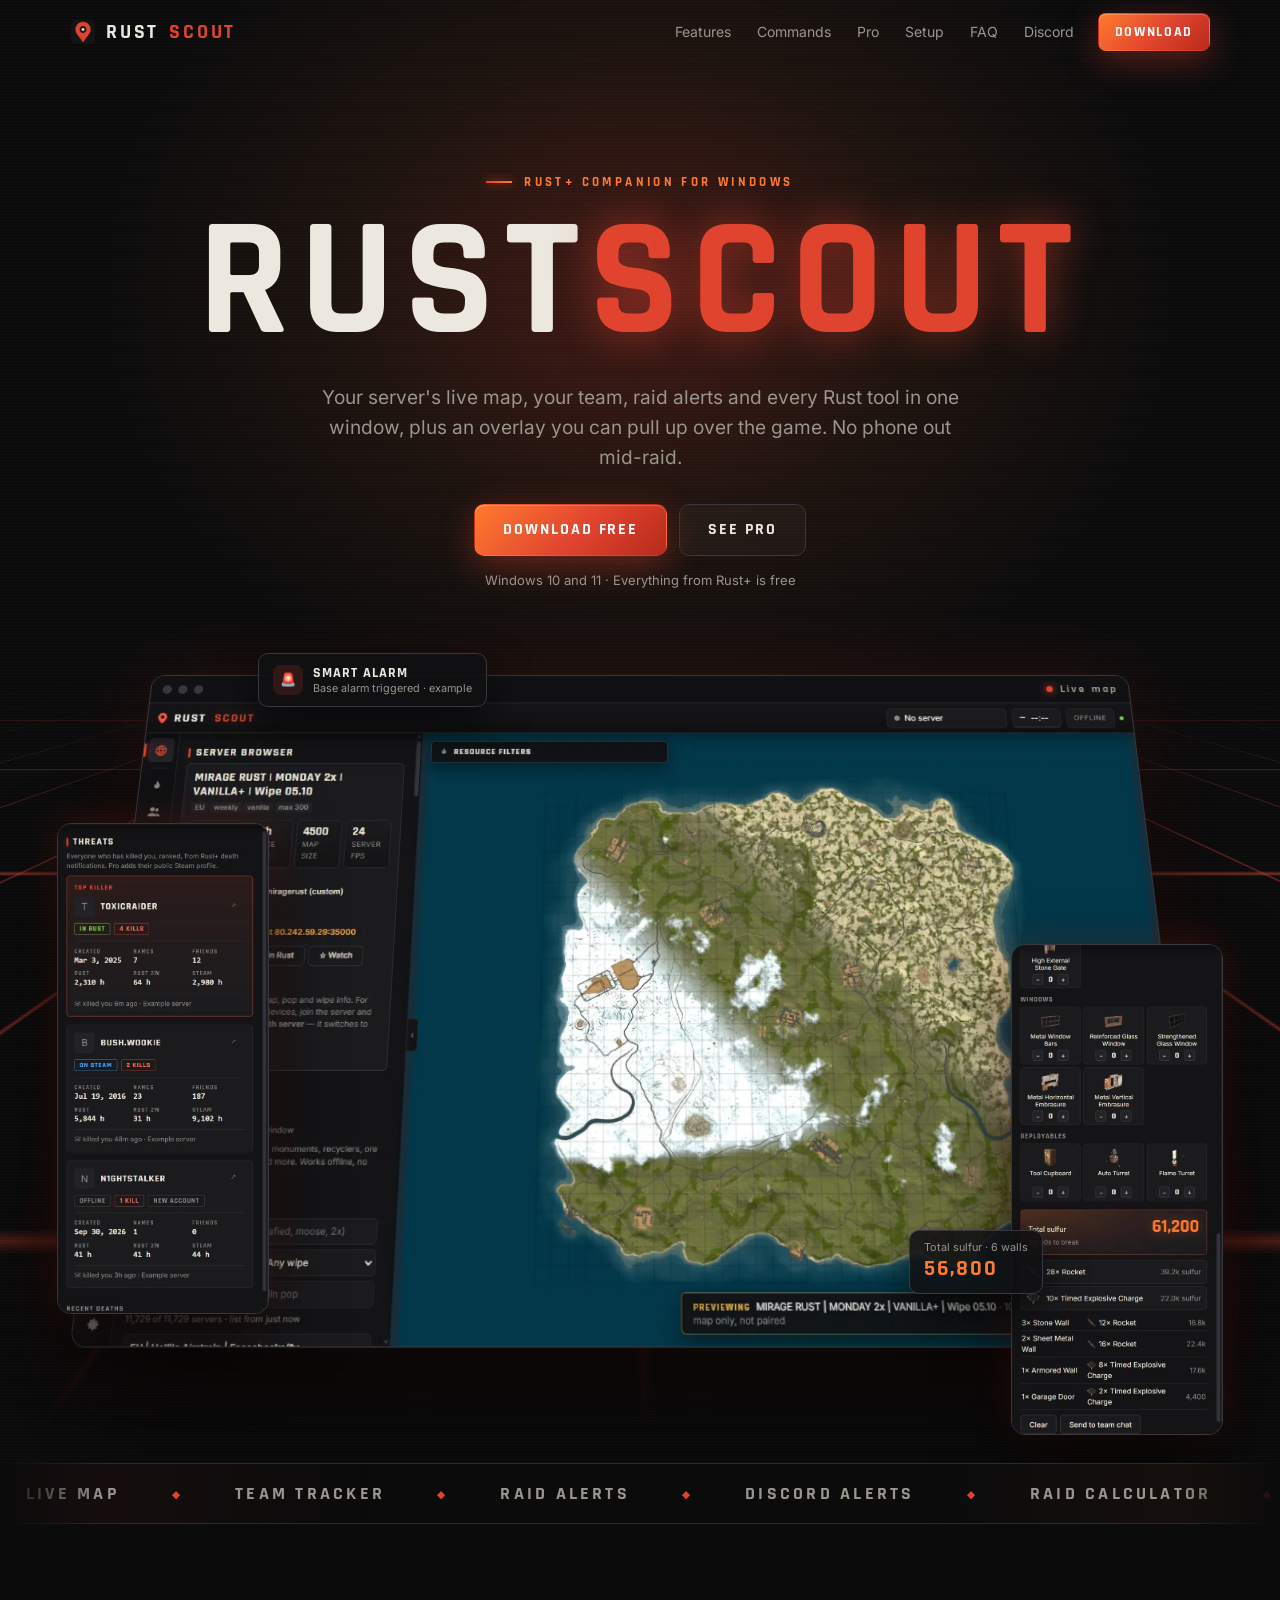
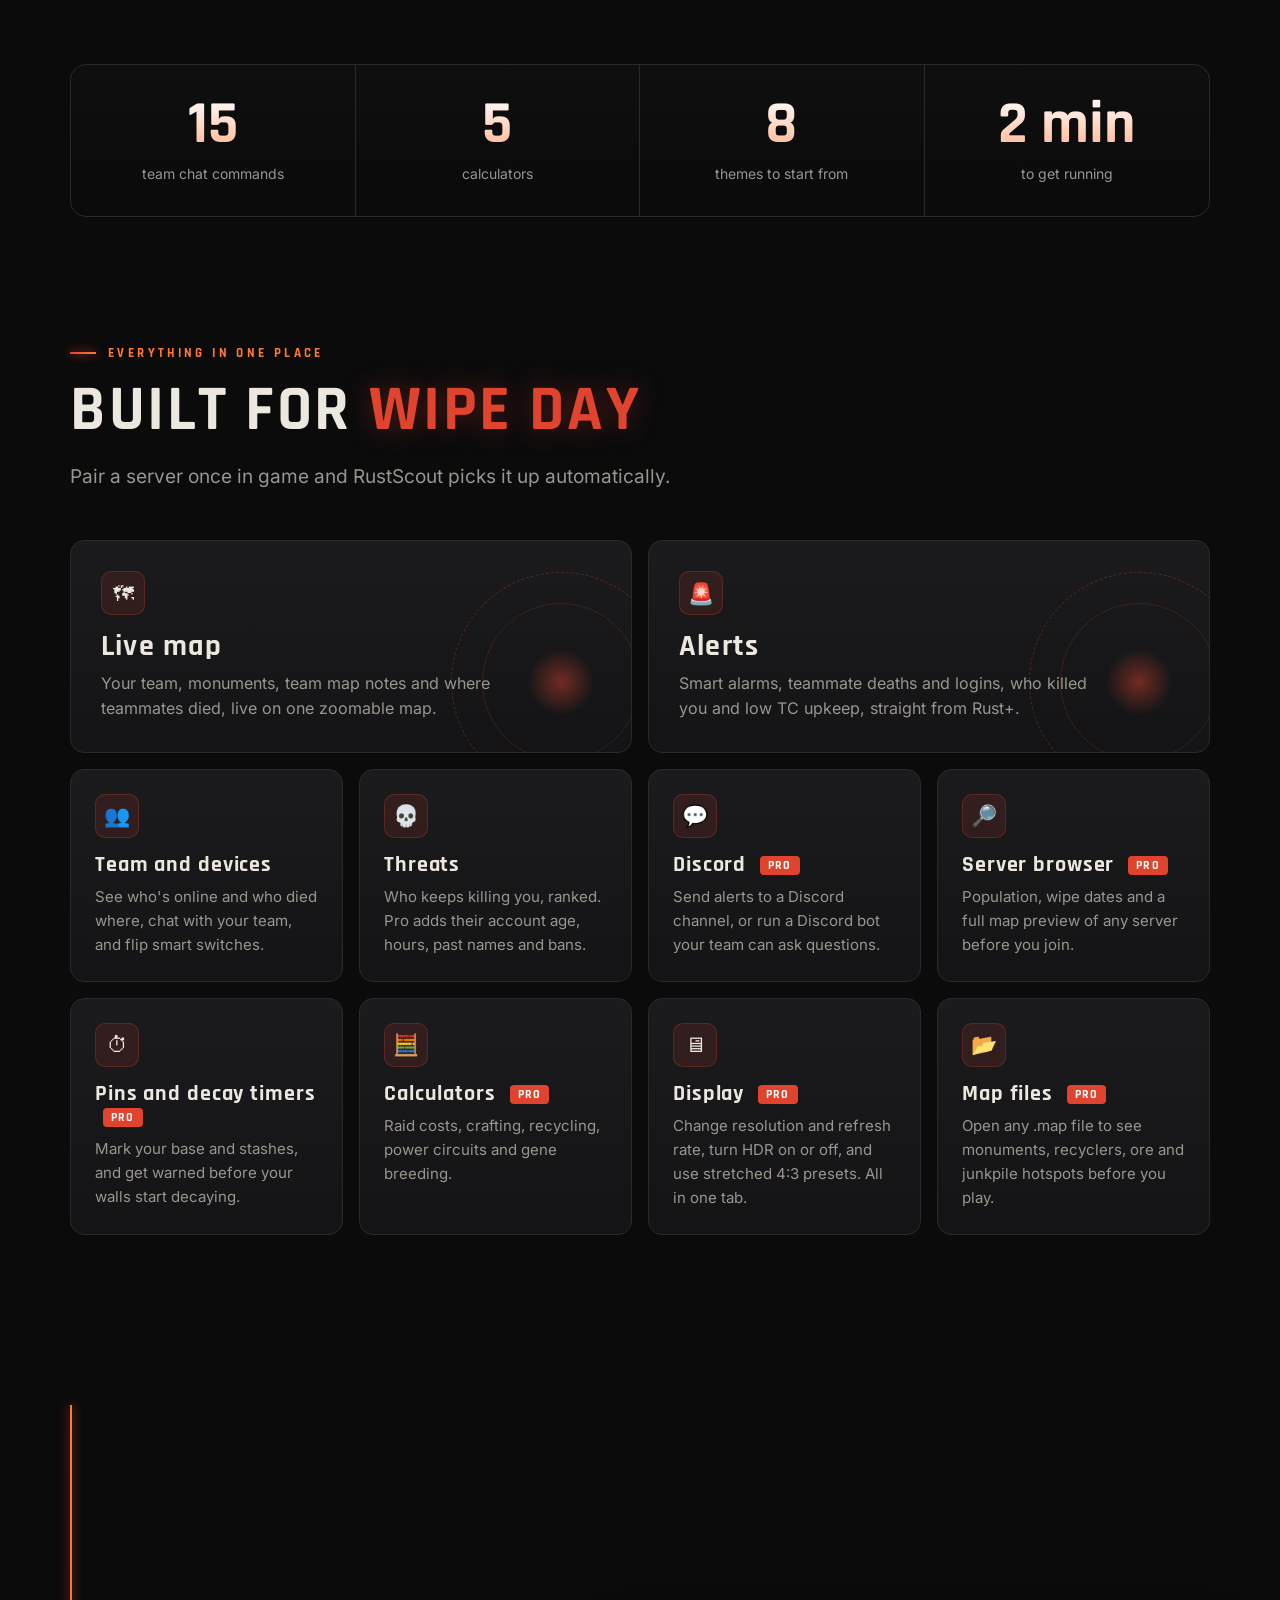
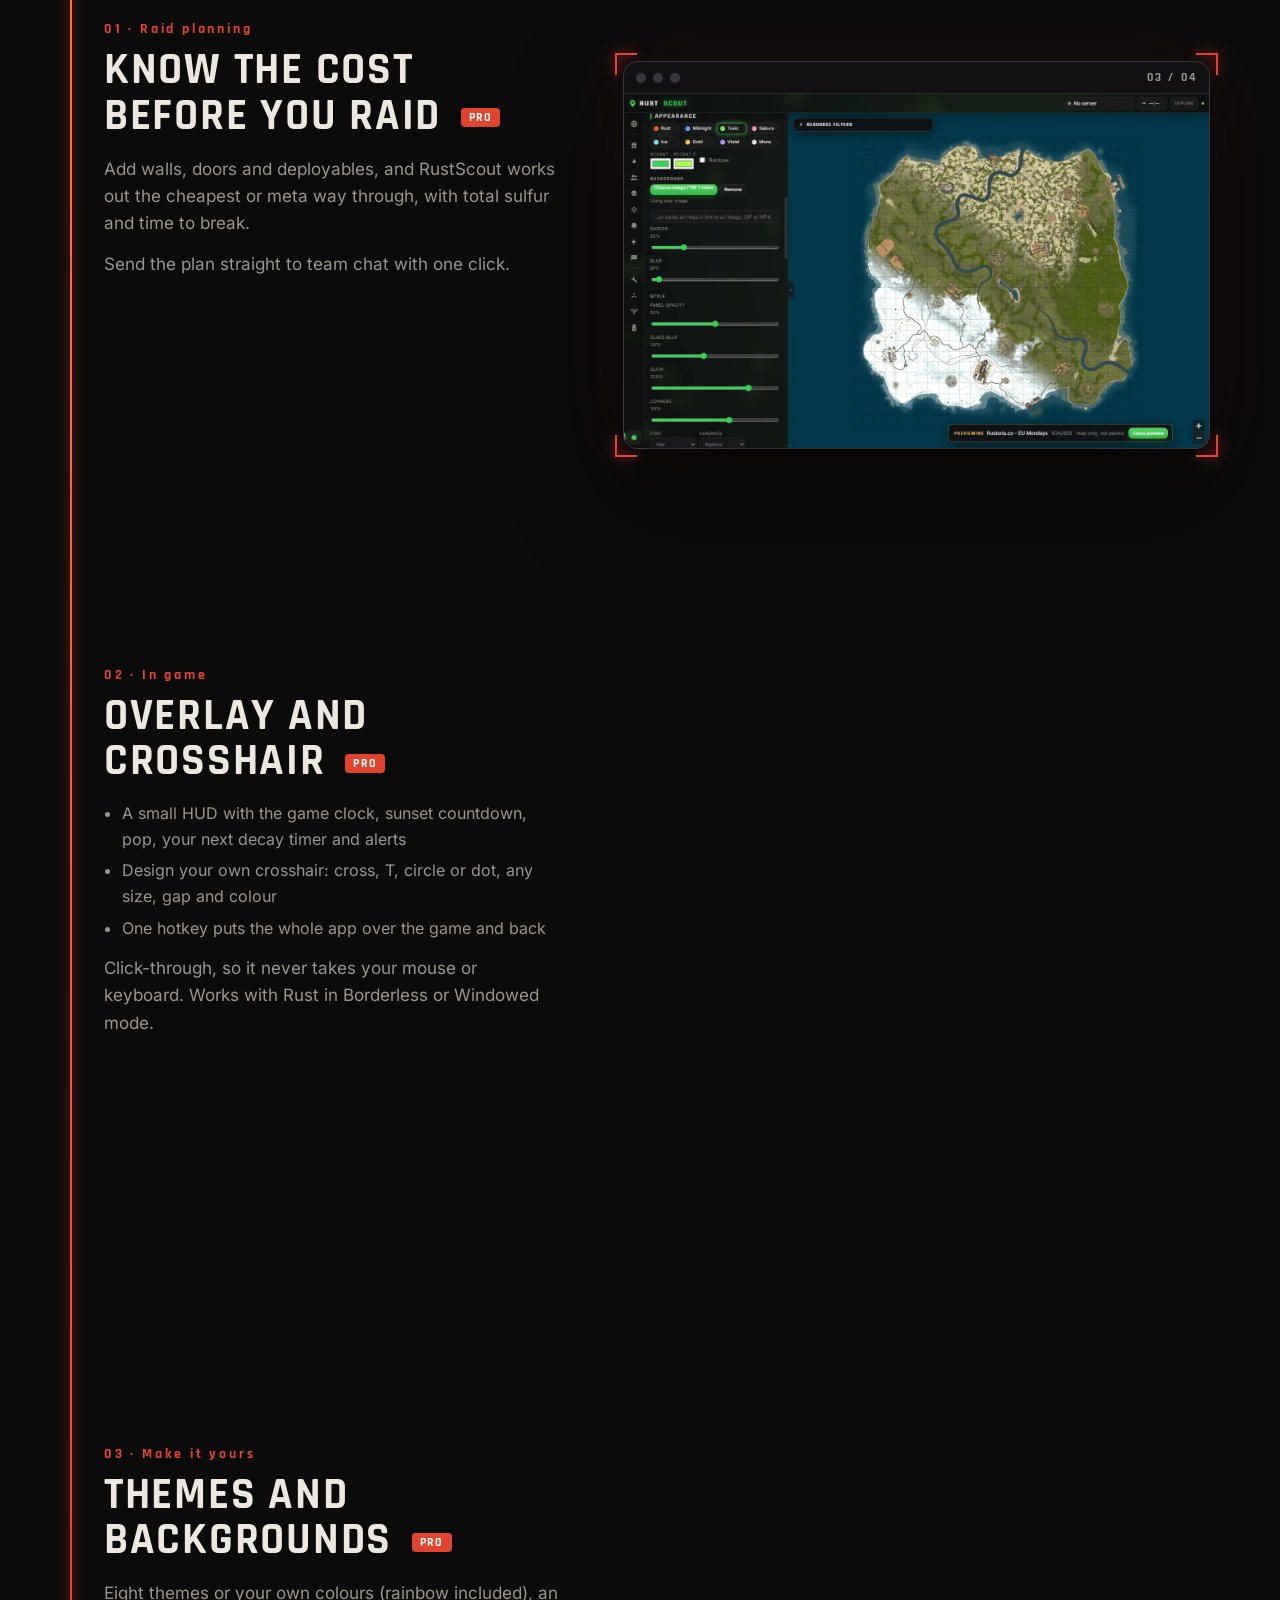
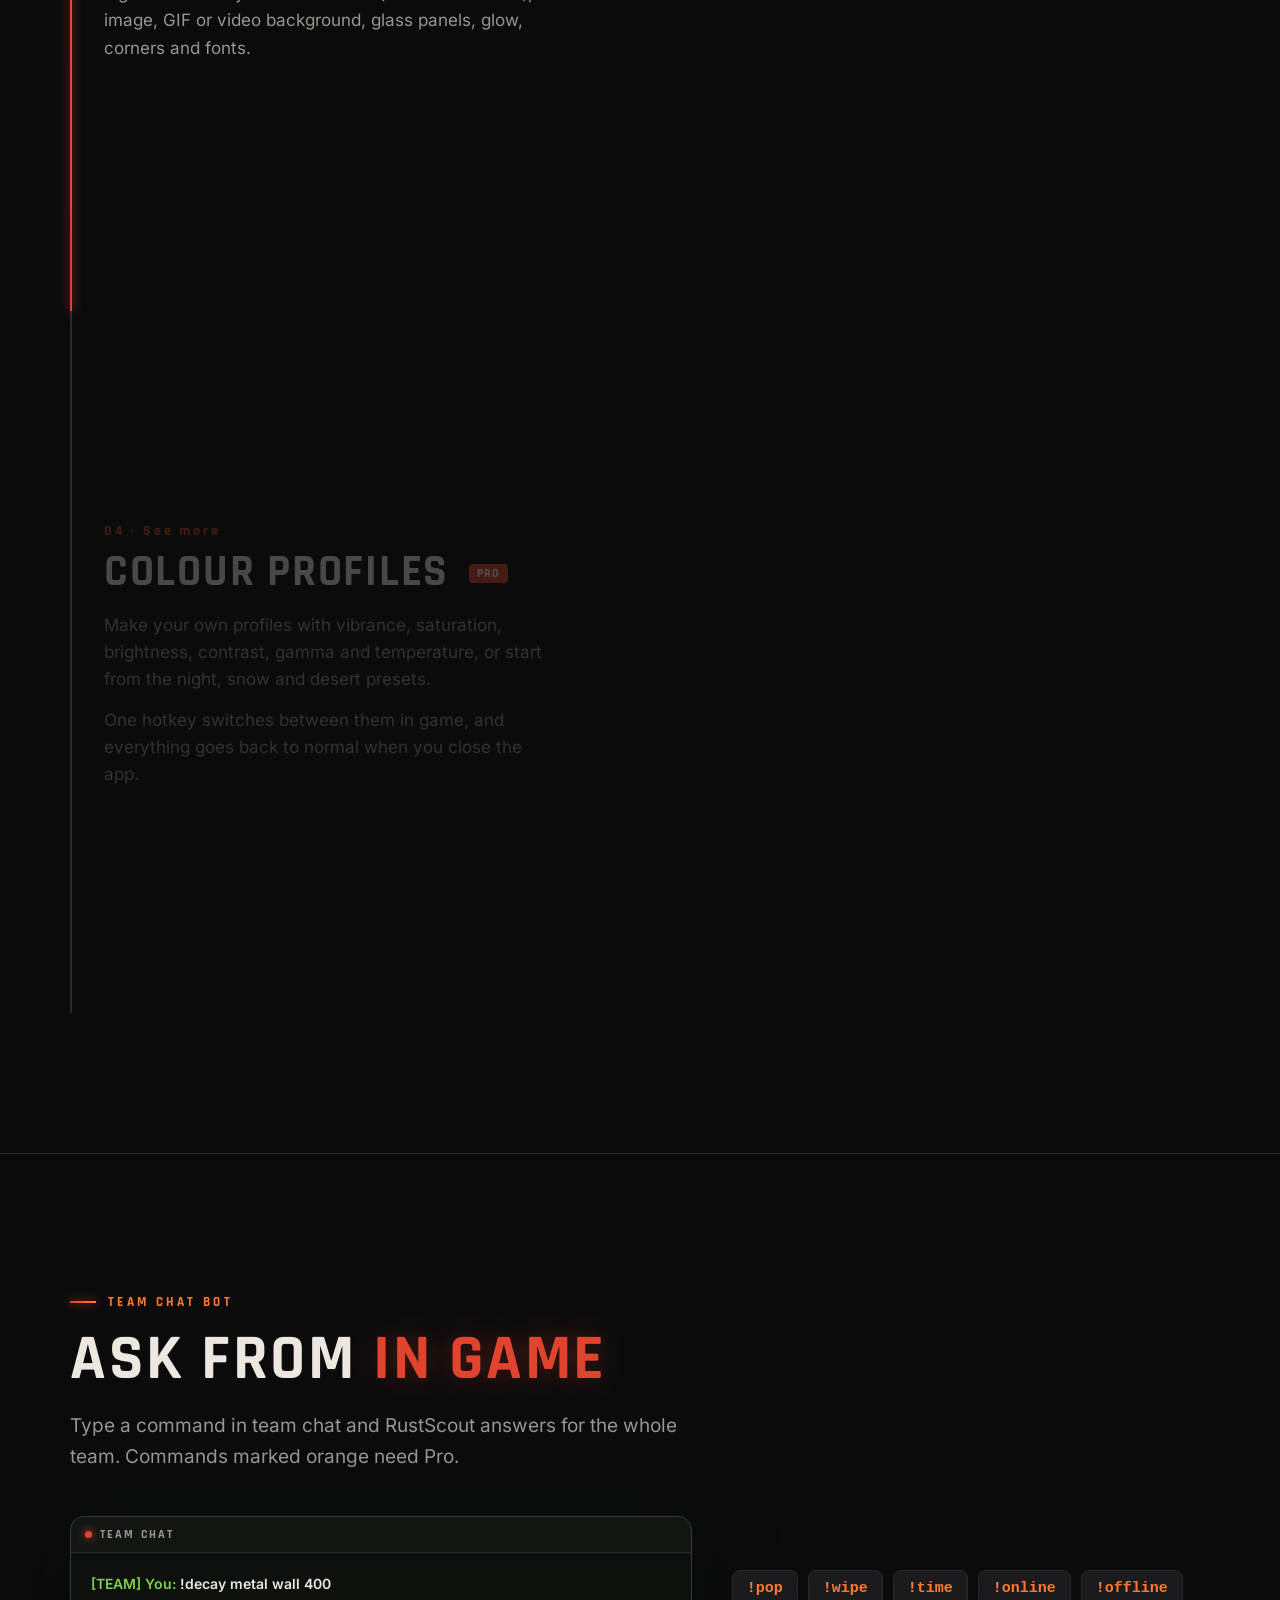
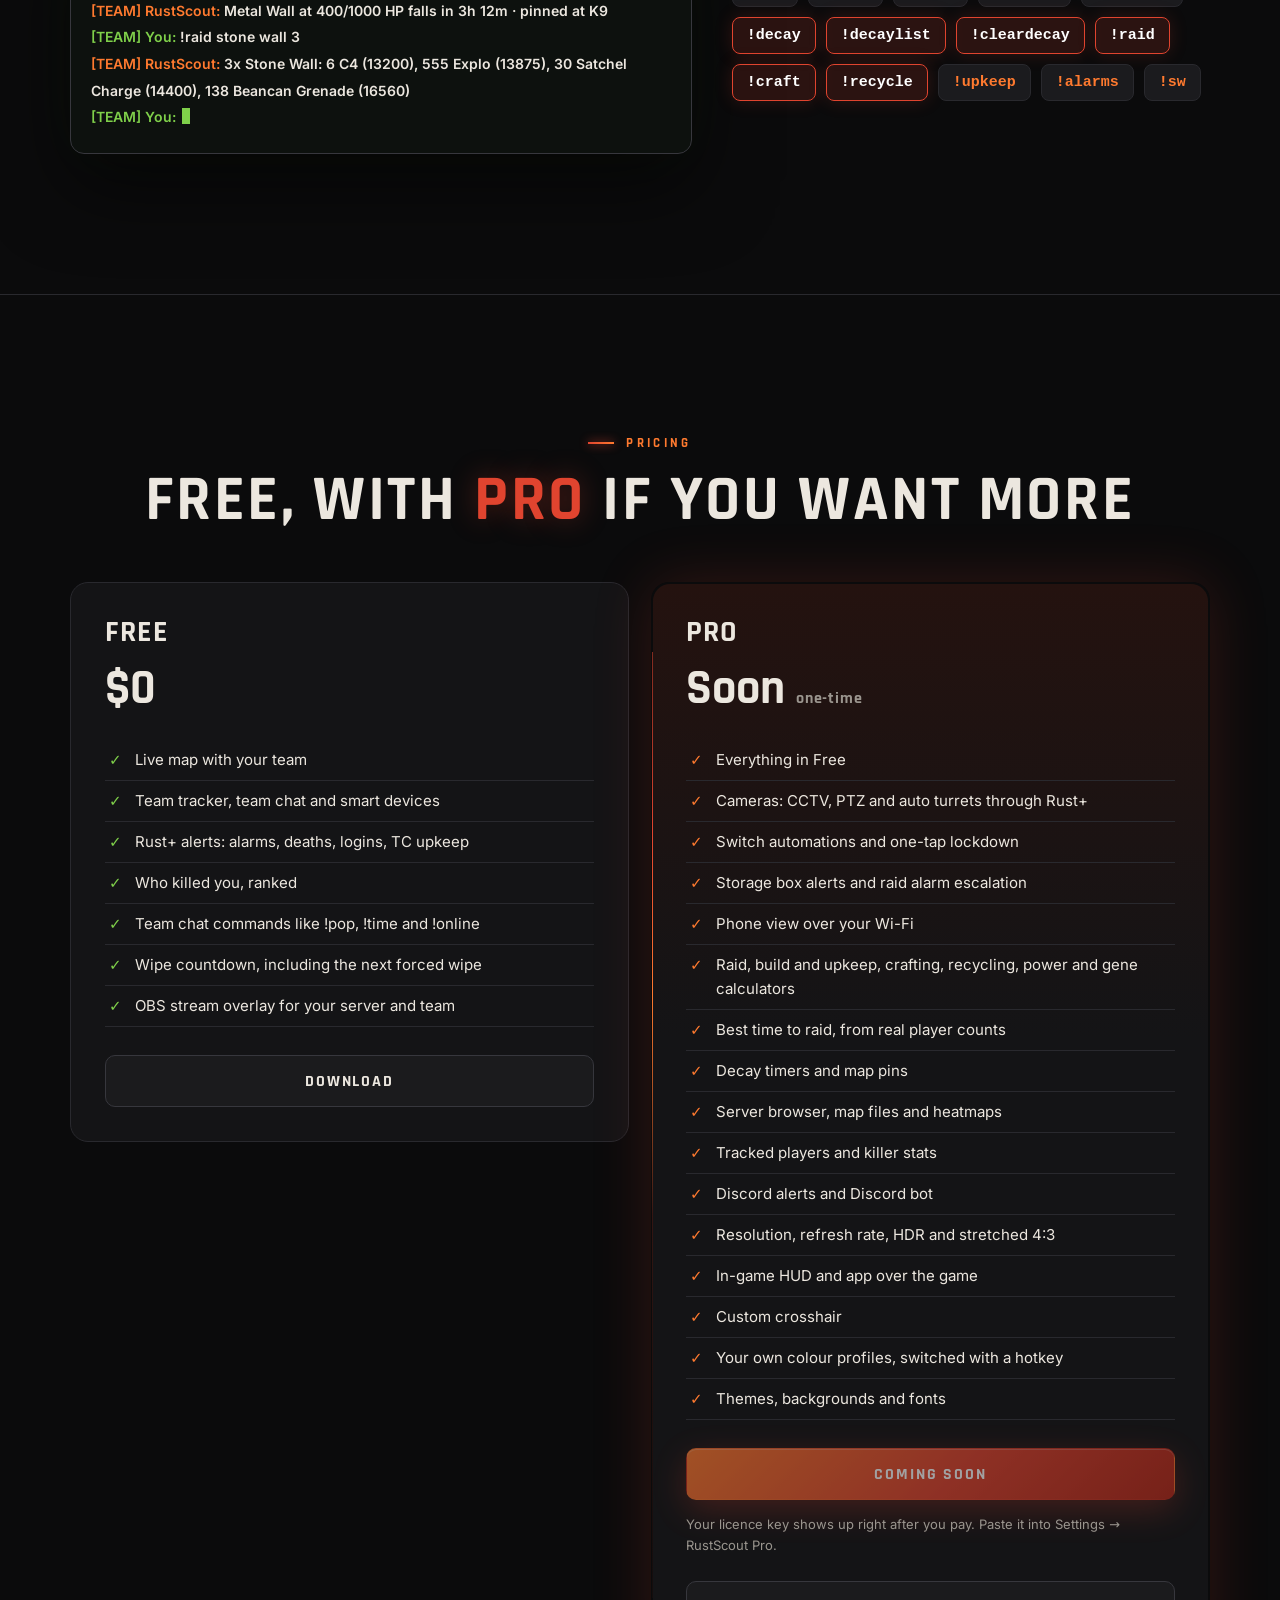
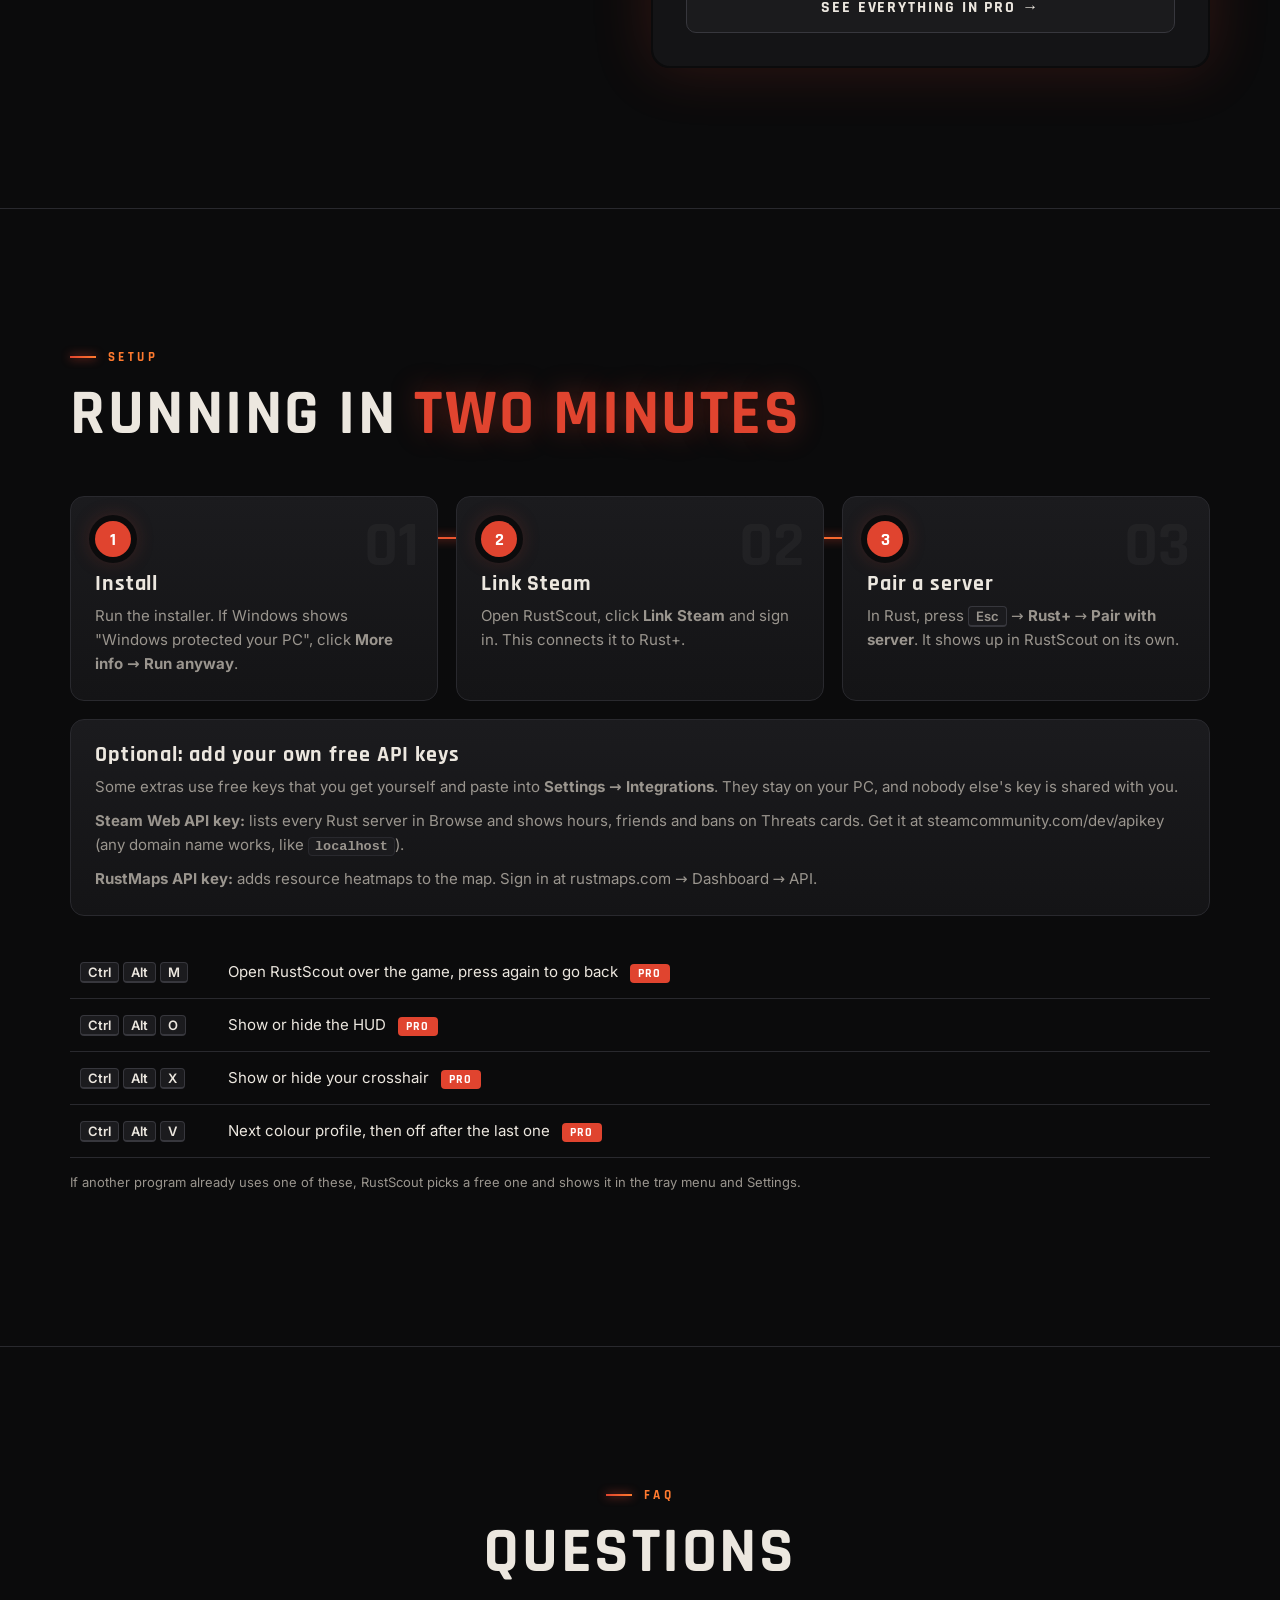
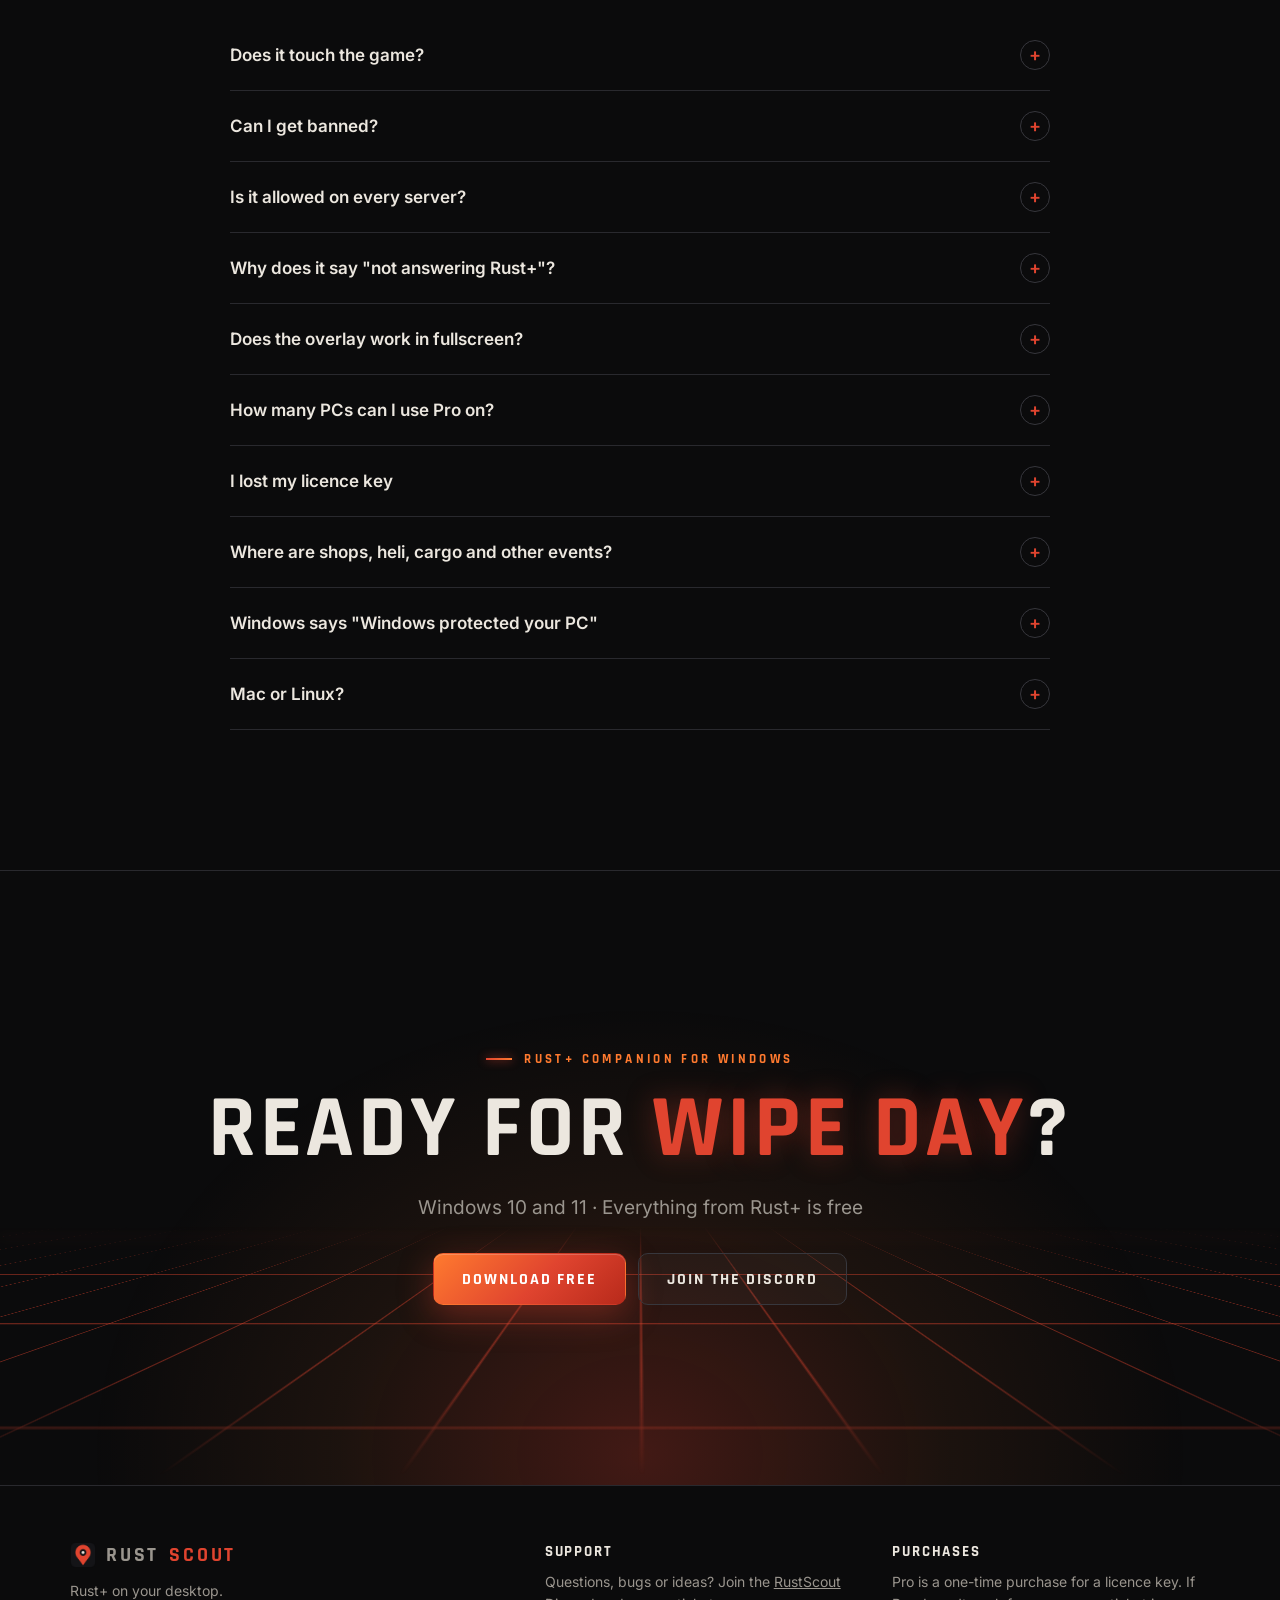
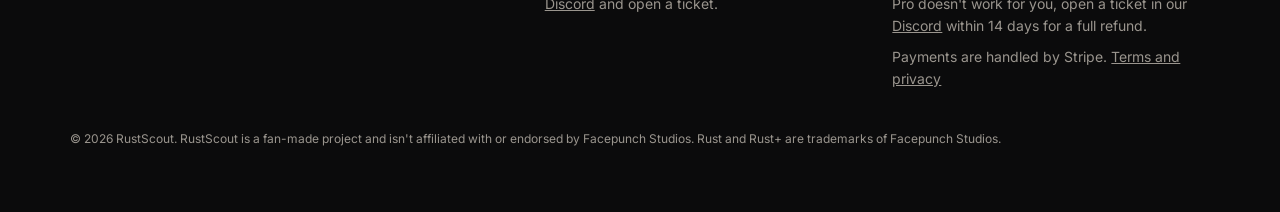
==== commit 3ce1ea61: "List the 1.2.0 features: cameras, automations, storage alerts, phone view and more" ====
--- a/index.html
+++ b/index.html
@@ -208,7 +208,7 @@
 <section id="features">
     <div class="wrap">
         <div class="stats" data-reveal="scale">
-            <div><b data-count="14">14</b><span>team chat commands</span></div>
+            <div><b data-count="15">15</b><span>team chat commands</span></div>
             <div><b data-count="5">5</b><span>calculators</span></div>
             <div><b data-count="8">8</b><span>themes to start from</span></div>
             <div><b data-count="2" data-suffix=" min">2 min</b><span>to get running</span></div>
@@ -342,6 +342,8 @@
                     <li>Rust+ alerts: alarms, deaths, logins, TC upkeep</li>
                     <li>Who killed you, ranked</li>
                     <li>Team chat commands like !pop, !time and !online</li>
+                    <li>Wipe countdown, including the next forced wipe</li>
+                    <li>OBS stream overlay for your server and team</li>
                 </ul>
                 <a class="btn ghost block" data-download href="#download">Download</a>
             </div>
@@ -351,7 +353,12 @@
                 <div class="price"><span data-price></span> <small>one-time</small></div>
                 <ul>
                     <li>Everything in Free</li>
-                    <li>Raid, crafting, recycling, power and gene calculators</li>
+                    <li>Cameras: CCTV, PTZ and auto turrets through Rust+</li>
+                    <li>Switch automations and one-tap lockdown</li>
+                    <li>Storage box alerts and raid alarm escalation</li>
+                    <li>Phone view over your Wi-Fi</li>
+                    <li>Raid, build and upkeep, crafting, recycling, power and gene calculators</li>
+                    <li>Best time to raid, from real player counts</li>
                     <li>Decay timers and map pins</li>
                     <li>Server browser, map files and heatmaps</li>
                     <li>Tracked players and killer stats</li>
